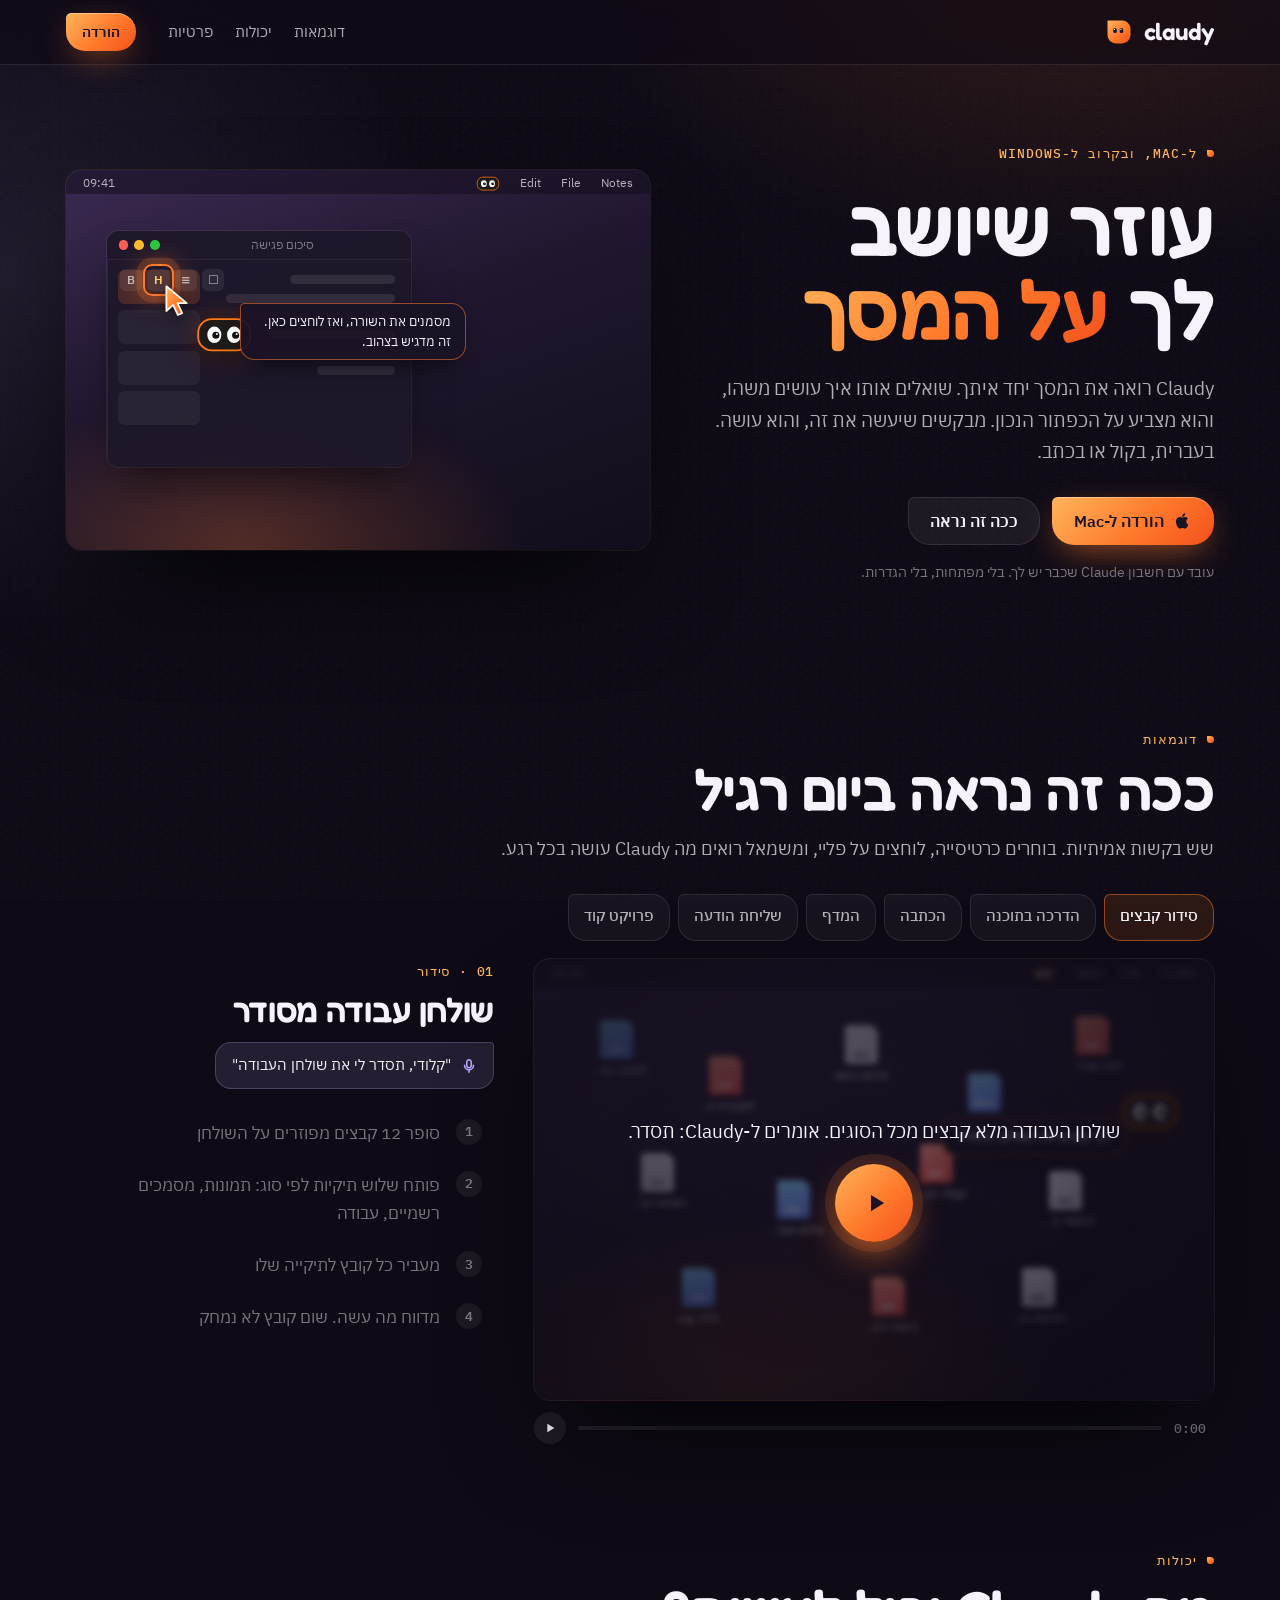
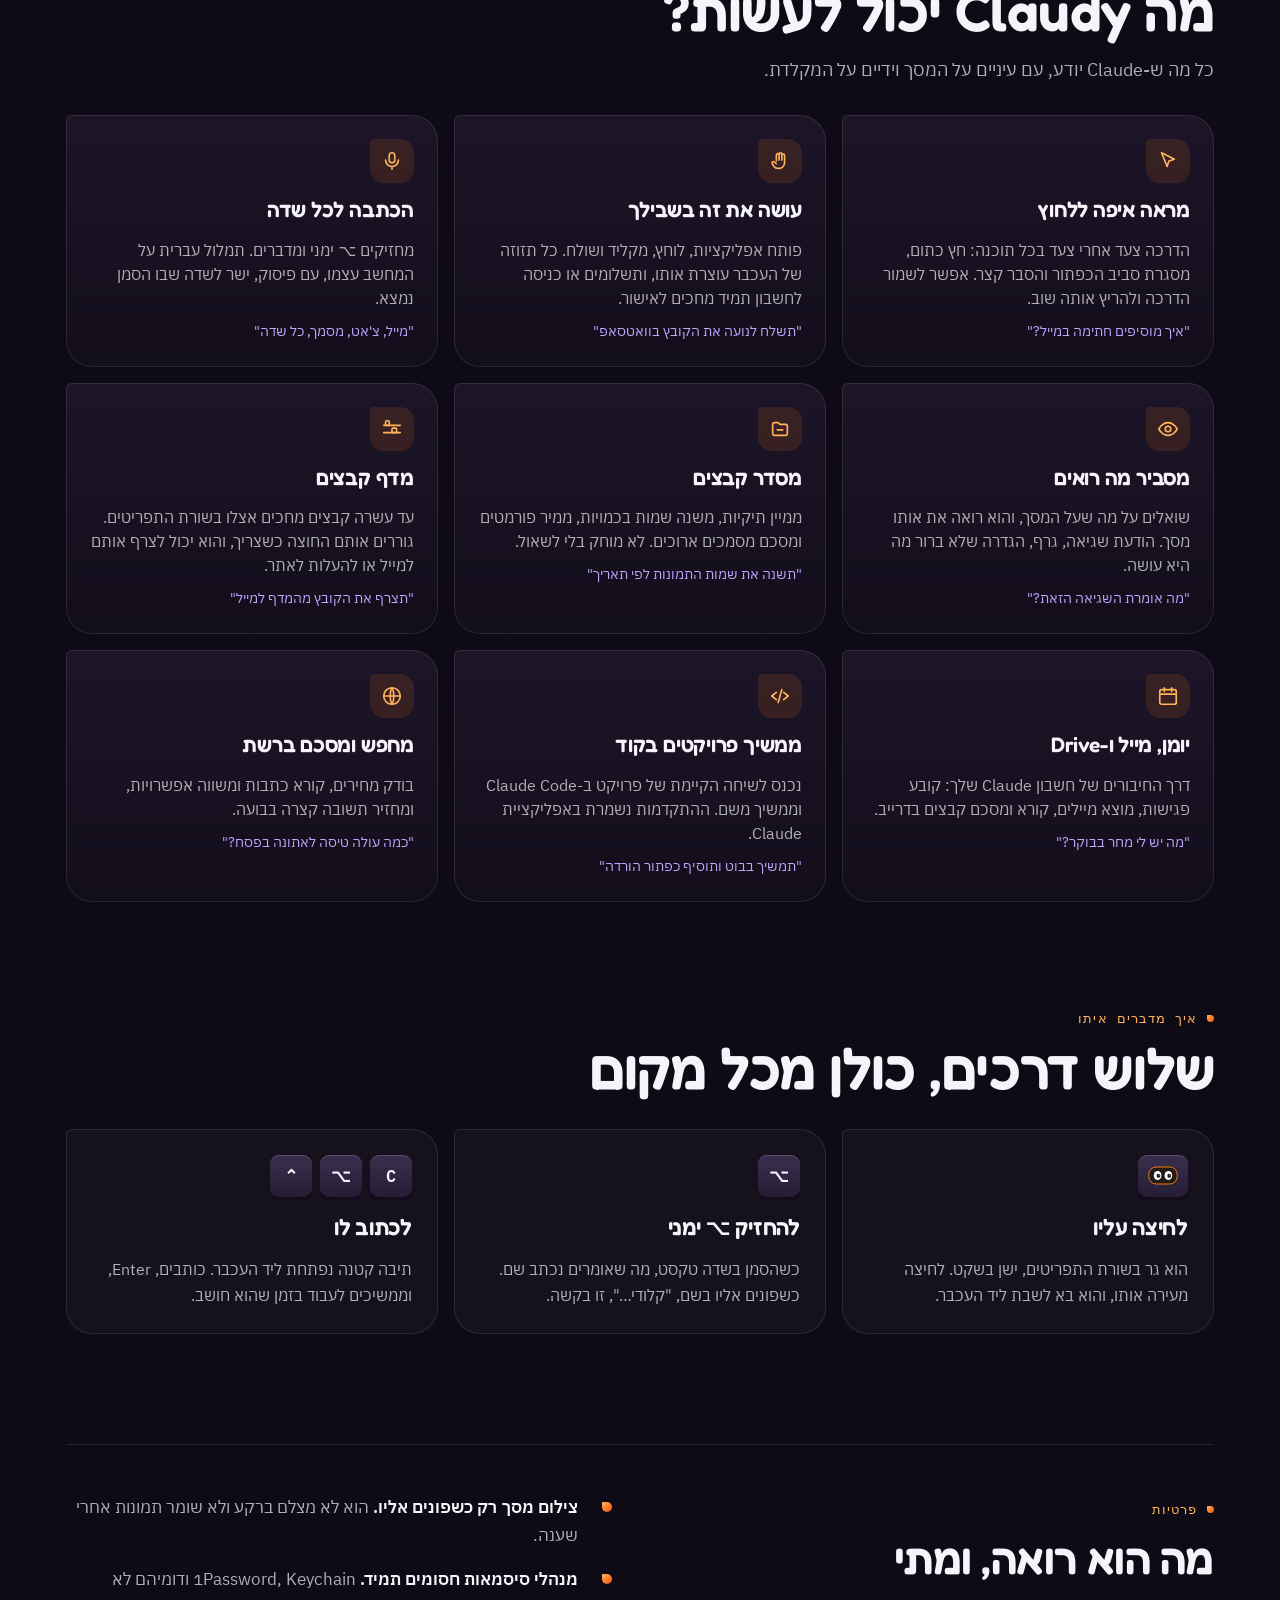
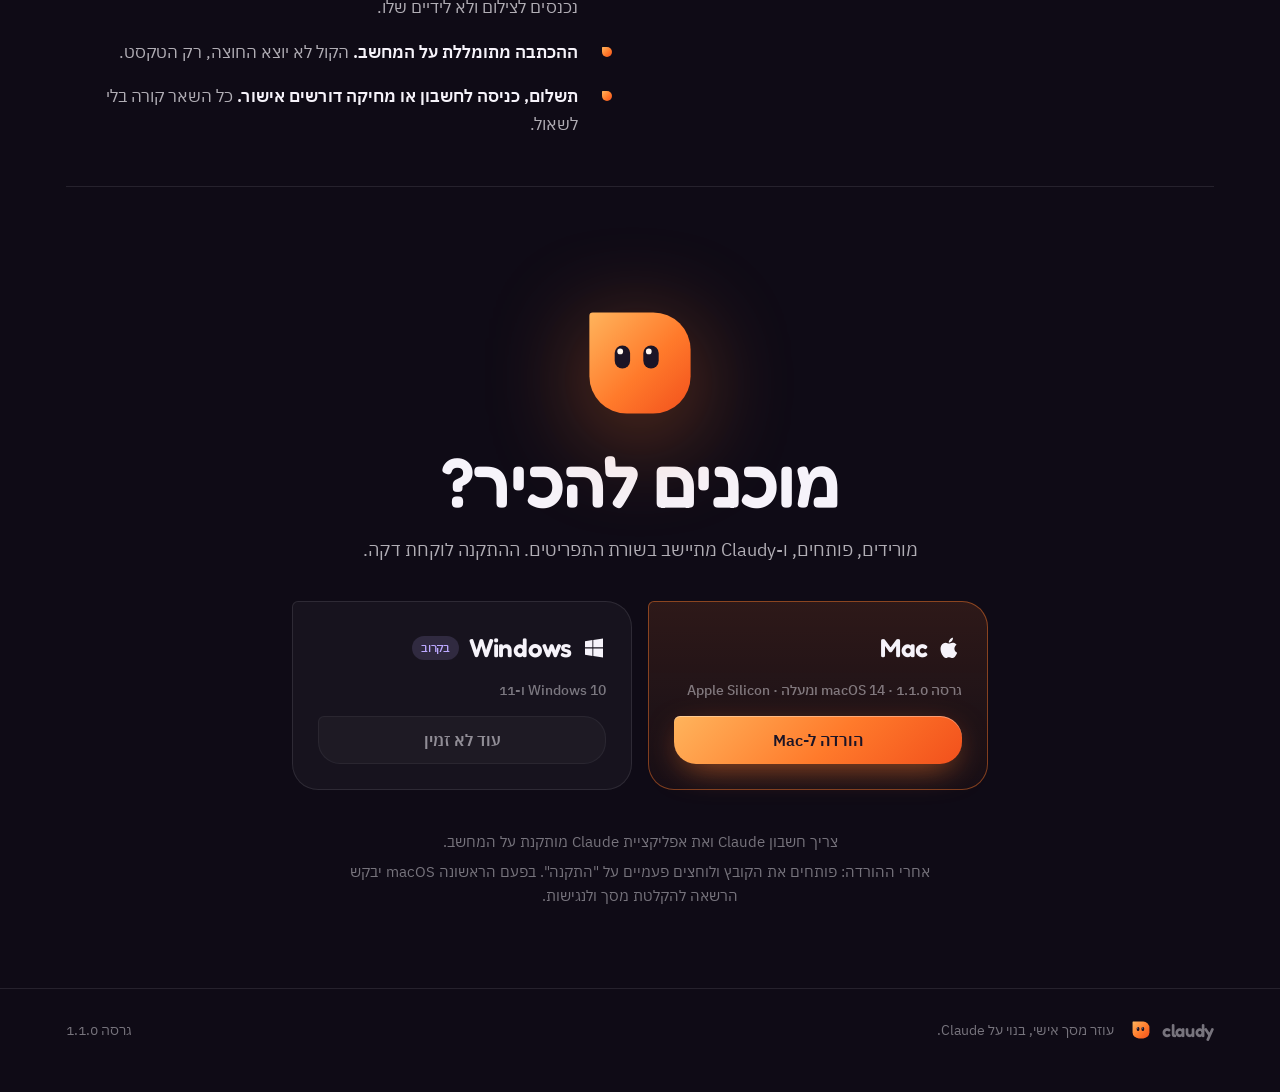
==== index.html @ 17c53e14 "Claudy site 1.1.0" ====
<!doctype html>
<html lang="he" dir="rtl">
<head>
<meta charset="utf-8">
<meta name="viewport" content="width=device-width, initial-scale=1, viewport-fit=cover">
<title>Claudy</title>
<meta name="description" content="Claudy יושב בשורת התפריטים, רואה את המסך יחד איתך, מצביע על הכפתור הנכון ועושה משימות. בעברית.">
<link rel="icon" href="assets/mark.svg" type="image/svg+xml">
<link rel="preconnect" href="https://fonts.googleapis.com">
<link rel="preconnect" href="https://fonts.gstatic.com" crossorigin>
<link rel="stylesheet" href="https://fonts.googleapis.com/css2?family=Fredoka:wght@500;600;700&family=IBM+Plex+Sans+Hebrew:wght@400;500;600&family=IBM+Plex+Mono:wght@500&display=swap">
<style>
/* Layout: one long night sky. A hero with a live desktop, then six sticky stages that play as you scroll,
   then the faces, the ways in, and the downloads. Claudy himself rides next to the mouse the whole way. */
:root {
  --night: #0F0B16;
  --plum: #1B1426;
  --plum-2: #261D35;
  --plum-3: #3A2E4E;
  --mist: #F6F3FA;
  --mist-2: rgba(246, 243, 250, .7);
  --mist-3: rgba(246, 243, 250, .45);
  --line: rgba(246, 243, 250, .1);
  --ember: #FF7A2B;
  --ember-hi: #FFB45C;
  --ember-lo: #F2501C;
  --lilac: #BBA8FF;
  --mint: #7DE3B5;
  --grad: linear-gradient(135deg, #FFB45C 0%, #FF7A2B 55%, #F2501C 100%);
  --f-display: "Fredoka", ui-rounded, "SF Pro Rounded", system-ui, sans-serif;
  --f-body: "IBM Plex Sans Hebrew", -apple-system, "Segoe UI", system-ui, sans-serif;
  --f-mono: "IBM Plex Mono", ui-monospace, Menlo, monospace;
  --pad: max(16px, env(safe-area-inset-left, 0px));
  --pad-r: max(16px, env(safe-area-inset-right, 0px));
  color-scheme: dark;
}
* { box-sizing: border-box; }
html { scroll-behavior: smooth; }
body {
  margin: 0; background: var(--night); color: var(--mist);
  font: 17px/1.65 var(--f-body); -webkit-font-smoothing: antialiased; overflow-x: hidden;
}
img, svg { max-width: 100%; }
a { color: inherit; }
h1, h2, h3 { font-family: var(--f-display); font-weight: 600; text-wrap: balance; margin: 0; letter-spacing: -.01em; }
p { margin: 0; }
.wrap { max-width: 1180px; margin: 0 auto; padding-left: var(--pad); padding-right: var(--pad-r); }
.sky {
  position: fixed; inset: 0; z-index: -1; pointer-events: none;
  background:
    radial-gradient(60vw 40vw at 85% -10%, rgba(255, 122, 43, .16), transparent 70%),
    radial-gradient(50vw 40vw at 0% 30%, rgba(187, 168, 255, .10), transparent 70%),
    var(--night);
}
.grain { position: fixed; inset: 0; z-index: -1; opacity: .06; pointer-events: none;
  background-image: url("data:image/svg+xml,%3Csvg xmlns='http://www.w3.org/2000/svg' width='160' height='160'%3E%3Cfilter id='n'%3E%3CfeTurbulence baseFrequency='.9' numOctaves='2'/%3E%3C/filter%3E%3Crect width='100%25' height='100%25' filter='url(%23n)'/%3E%3C/svg%3E"); }

/* nav */
nav { position: sticky; top: env(safe-area-inset-top, 0px); z-index: 40; backdrop-filter: blur(14px) saturate(1.3);
  background: rgba(15, 11, 22, .62); border-bottom: 1px solid var(--line); }
body::before { content: ""; position: fixed; inset: 0 0 auto; height: env(safe-area-inset-top, 0px); z-index: 41; background: var(--night); }
nav .wrap { display: flex; align-items: center; gap: 28px; height: 64px; }
.logo { display: flex; align-items: center; gap: 10px; text-decoration: none; direction: ltr; }
.logo svg { width: 30px; height: 30px; }
.logo b { font: 600 24px/1 var(--f-display); letter-spacing: -.02em; }
nav .links { display: flex; gap: 22px; margin-inline-start: auto; font-size: 15px; color: var(--mist-2); }
nav .links a { text-decoration: none; transition: color .15s; }
nav .links a:hover { color: var(--mist); }
.btn {
  display: inline-flex; align-items: center; gap: 10px; height: 48px; padding: 0 22px; border: 0; cursor: pointer;
  font: 600 16px/1 var(--f-body); text-decoration: none; color: var(--plum);
  background: var(--grad); border-radius: 6px 22px 22px 22px;
  box-shadow: 0 10px 34px -10px rgba(255, 122, 43, .75), inset 0 1px 0 rgba(255, 255, 255, .35);
  transition: transform .2s cubic-bezier(.3, 1.6, .5, 1), box-shadow .2s;
}
.btn:hover { transform: translateY(-2px); box-shadow: 0 16px 40px -10px rgba(255, 122, 43, .9), inset 0 1px 0 rgba(255, 255, 255, .35); }
.btn.ghost { background: rgba(255, 255, 255, .06); color: var(--mist); box-shadow: inset 0 0 0 1px var(--line); }
.btn.sm { height: 38px; padding: 0 16px; font-size: 14px; }
.btn:focus-visible, a:focus-visible { outline: 2px solid var(--ember-hi); outline-offset: 3px; }
nav .btn { margin-inline-start: 4px; }

/* hero */
.hero { padding-block: 72px 40px; }
.hero .wrap { display: grid; grid-template-columns: 1fr 1.15fr; gap: 56px; align-items: center; }
.eyebrow { font: 500 13px/1 var(--f-mono); letter-spacing: .08em; color: var(--ember-hi); text-transform: uppercase; display: inline-flex; gap: 10px; align-items: center; }
.eyebrow::before { content: ""; width: 7px; height: 7px; border-radius: 1px 7px 7px 7px; background: var(--grad); }
.hero h1 { font-size: clamp(44px, 6.4vw, 84px); line-height: 1.02; margin: 18px 0 22px; }
.hero h1 em { font-style: normal; background: var(--grad); -webkit-background-clip: text; background-clip: text; color: transparent; }
.hero .lead { font-size: clamp(17px, 1.5vw, 19.5px); color: var(--mist-2); max-width: 34em; }
.hero .cta { display: flex; flex-wrap: wrap; gap: 12px; margin-top: 30px; }
.hero .fine { margin-top: 16px; font-size: 13.5px; color: var(--mist-3); }

/* a fake Mac screen */
.screen {
  position: relative; aspect-ratio: 16 / 10.4; width: 100%; max-width: 100%; border-radius: 16px; overflow: hidden;
  background: linear-gradient(160deg, #3B2A52 0%, #20172E 45%, #120D1B 100%);
  box-shadow: 0 50px 120px -40px rgba(0, 0, 0, .9), 0 0 0 1px rgba(255, 255, 255, .08), inset 0 1px 0 rgba(255, 255, 255, .06);
  font-size: clamp(9px, 1.05vw, 13px); direction: rtl;
}
.screen::before { content: ""; position: absolute; inset: 0; pointer-events: none;
  background: radial-gradient(70% 60% at 30% 100%, rgba(255, 122, 43, .25), transparent 70%); }
.menubar { position: absolute; inset: 0 0 auto; height: 6.2%; display: flex; align-items: center; gap: 1.6em; padding: 0 1.4em;
  background: rgba(20, 14, 30, .55); backdrop-filter: blur(8px); color: var(--mist-2); font-size: .95em; z-index: 3; }
.menubar .face { margin-inline-end: auto; }
.menubar .clock { font-variant-numeric: tabular-nums; }
.win { position: absolute; border-radius: .9em; background: rgba(30, 23, 42, .92); box-shadow: 0 1.6em 3em -1em rgba(0, 0, 0, .6), 0 0 0 1px rgba(255, 255, 255, .07); overflow: hidden; }
.win .bar { height: 2.2em; display: flex; align-items: center; gap: .45em; padding: 0 .9em; border-bottom: 1px solid rgba(255, 255, 255, .06); direction: ltr; }
.win .bar i { width: .75em; height: .75em; border-radius: 50%; background: #FF5F57; }
.win .bar i:nth-child(2) { background: #FEBC2E; } .win .bar i:nth-child(3) { background: #28C840; }
.win .bar span { margin-inline-start: auto; margin-inline-end: auto; color: var(--mist-3); font-size: .9em; direction: rtl; }

/* Claudy as drawn in scenes */
.cl { position: absolute; width: 4.8em; height: 3.2em; z-index: 6; transition: left .6s cubic-bezier(.4, 1.4, .5, 1), top .6s cubic-bezier(.4, 1.4, .5, 1); }
.cl svg { width: 100%; height: 100%; overflow: visible; filter: drop-shadow(0 .4em .9em rgba(0, 0, 0, .55)) drop-shadow(0 0 .8em rgba(255, 120, 20, .25)); }
.bubble {
  position: absolute; z-index: 7; max-width: 17em; padding: .65em 1em; font-size: 1.02em; line-height: 1.45;
  background: rgba(27, 20, 38, .94); color: var(--mist); border: 1px solid rgba(255, 122, 43, .55);
  border-radius: .35em 1.1em 1.1em 1.1em; box-shadow: 0 1em 2em -1em rgba(0, 0, 0, .7);
  transition: opacity .3s, transform .3s; white-space: normal;
}
.bubble.off { opacity: 0; transform: translateY(.4em); }
.arrow { position: absolute; width: 2.1em; height: 2.6em; z-index: 8; transition: left .7s cubic-bezier(.5, 0, .2, 1), top .7s cubic-bezier(.5, 0, .2, 1), opacity .3s; filter: drop-shadow(0 .3em .5em rgba(0, 0, 0, .5)); }
.ring { position: absolute; z-index: 5; border: .2em solid var(--ember); border-radius: .7em; box-shadow: 0 0 0 .5em rgba(255, 122, 43, .18), 0 0 2em rgba(255, 122, 43, .5);
  transition: all .7s cubic-bezier(.5, 0, .2, 1); pointer-events: none; }

/* hero scene */
#heroScene .win.notes { left: 7%; top: 16%; width: 52%; height: 62%; }
.notes .side { position: absolute; inset: 2.2em auto 0 0; width: 34%; border-inline-end: 1px solid rgba(255, 255, 255, .06); padding: .8em; display: grid; gap: .5em; align-content: start; }
.notes .side b { display: block; height: 2.6em; border-radius: .5em; background: rgba(255, 255, 255, .05); }
.notes .side b:first-child { background: rgba(255, 122, 43, .18); }
.notes .page { position: absolute; inset: 2.2em 0 0 34%; padding: 1.2em; display: grid; gap: .7em; align-content: start; }
.notes .page s { display: block; height: .7em; border-radius: .4em; background: rgba(255, 255, 255, .09); text-decoration: none; }
.notes .tool { position: absolute; top: 2.9em; left: 1em; display: flex; gap: .4em; direction: ltr; }
.notes .tool u { width: 1.9em; height: 1.9em; border-radius: .5em; background: rgba(255, 255, 255, .07); display: grid; place-items: center; text-decoration: none; color: var(--mist-2); font-size: .9em; font-weight: 600; }

/* demos */
.section-head { padding-block: 110px 30px; display: grid; gap: 14px; max-width: 760px; }
.section-head h2 { font-size: clamp(34px, 4.4vw, 58px); line-height: 1.06; }
.section-head p { color: var(--mist-2); font-size: 18px; max-width: 40em; }
.demo { position: relative; height: 260vh; }
.demo .pin { position: sticky; top: calc(64px + env(safe-area-inset-top, 0px)); height: calc(100vh - 64px); display: flex; align-items: center; }
.demo .pin .wrap { width: 100%; display: grid; grid-template-columns: .82fr 1.18fr; gap: 56px; align-items: center; }
.demo .copy { display: grid; gap: 16px; align-content: center; }
.demo .copy .kicker { font: 500 13px/1 var(--f-mono); color: var(--ember-hi); letter-spacing: .06em; }
.demo .copy h3 { font-size: clamp(30px, 3.4vw, 46px); line-height: 1.08; }
.demo .copy p { color: var(--mist-2); font-size: 18px; max-width: 30em; }
.demo .ask { align-self: start; display: inline-flex; gap: 10px; align-items: center; padding: 10px 16px; border-radius: 4px 16px 16px 16px;
  background: rgba(187, 168, 255, .12); border: 1px solid rgba(187, 168, 255, .25); color: var(--mist); font-size: 15.5px; width: fit-content; max-width: 100%; }
.demo .ask svg { flex: none; width: 16px; height: 16px; color: var(--lilac); }
.progress { height: 3px; border-radius: 3px; background: var(--line); overflow: hidden; max-width: 240px; }
.progress i { display: block; height: 100%; width: calc(var(--p, 0) * 100%); background: var(--grad); }

/* desktop cleanup */
.file { position: absolute; width: 5.4em; display: grid; justify-items: center; gap: .25em; font-size: .82em; color: var(--mist); text-align: center; z-index: 2; will-change: transform; }
.file .ic { width: 3.1em; height: 3.7em; border-radius: .35em .9em .35em .35em; background: #E9E4F1; position: relative; box-shadow: 0 .4em .8em -.3em rgba(0, 0, 0, .5); }
.file .ic::after { content: attr(data-ext); position: absolute; bottom: .45em; inset-inline: 0; font: 700 .72em/1 var(--f-mono); color: #fff; padding: .2em 0; }
.file .ic[data-k="img"] { background: linear-gradient(160deg, #8BD3FF, #5B7CFA); }
.file .ic[data-k="doc"] { background: linear-gradient(160deg, #F4F1F8, #C9C0D8); } .file .ic[data-k="doc"]::after { color: #4A3D63; }
.file .ic[data-k="pdf"] { background: linear-gradient(160deg, #FF9C8A, #E5484D); }
.file .ic[data-k="vid"] { background: linear-gradient(160deg, #C4A6FF, #7C5CFF); }
.file span { text-shadow: 0 1px 3px rgba(0, 0, 0, .8); white-space: nowrap; overflow: hidden; text-overflow: ellipsis; max-width: 100%; }
.folder { position: absolute; width: 6.4em; display: grid; justify-items: center; gap: .3em; font-size: .88em; z-index: 1; transform-origin: 50% 80%; }
.folder .fi { width: 4.6em; height: 3.5em; position: relative; }
.folder .fi::before { content: ""; position: absolute; inset: 0 0 auto 0; width: 45%; height: 30%; border-radius: .4em .4em 0 0; background: #5AA7F2; }
.folder .fi::after { content: ""; position: absolute; inset: 20% 0 0; border-radius: .25em .5em .5em .5em; background: linear-gradient(180deg, #7CC0FF, #4C95E8); box-shadow: 0 .4em .9em -.3em rgba(0, 0, 0, .5); }
.folder b { font-weight: 500; text-shadow: 0 1px 3px rgba(0, 0, 0, .8); }
.folder em { position: absolute; top: -.4em; left: .2em; min-width: 1.6em; height: 1.6em; padding: 0 .35em; border-radius: 1em; background: var(--ember); color: var(--plum); font: 700 .8em/1.6em var(--f-body); font-style: normal; text-align: center; z-index: 2; }

/* editor tutorial */
.ed { position: absolute; inset: 9% 4% 5% 4%; display: grid; grid-template-rows: 2.2em 2.6em 1fr 32%; }
.ed .tools { display: flex; gap: .4em; padding: .3em .8em; align-items: center; direction: ltr; border-bottom: 1px solid rgba(255, 255, 255, .06); }
.ed .tools u { height: 1.9em; padding: 0 .7em; border-radius: .45em; background: rgba(255, 255, 255, .06); display: grid; place-items: center; text-decoration: none; color: var(--mist-2); font-size: .85em; }
.ed .tools u.exp { margin-left: auto; background: rgba(255, 122, 43, .2); color: var(--ember-hi); }
.ed .viewer { display: grid; place-items: center; }
.ed .viewer div { width: 58%; aspect-ratio: 16 / 9; border-radius: .4em; background: linear-gradient(135deg, #2D6D7A, #E08A4C 60%, #3B2A52); position: relative; overflow: hidden; }
.ed .viewer div::after { content: ""; position: absolute; width: 22%; aspect-ratio: 1; border-radius: 50%; background: #FFD27A; top: 18%; right: 20%; box-shadow: 0 0 2em #FFD27A; }
.ed .tl { border-top: 1px solid rgba(255, 255, 255, .06); position: relative; padding: .7em .8em; display: grid; gap: .4em; direction: ltr; }
.ed .track { display: flex; gap: .25em; height: 1.9em; }
.ed .track b { border-radius: .35em; background: linear-gradient(180deg, #8C76E8, #6A55C9); }
.ed .track.a b { background: linear-gradient(180deg, #3CBF94, #26876A); height: 1.4em; align-self: end; }
.ed .head { position: absolute; top: .3em; bottom: .3em; left: 41%; width: 2px; background: var(--ember-hi); box-shadow: 0 0 .6em var(--ember); }
.ed .head::before { content: ""; position: absolute; top: -.2em; left: -.35em; width: .8em; height: .6em; background: var(--ember-hi); border-radius: .15em; }
.steps { position: absolute; bottom: 3%; right: 3%; display: flex; gap: .35em; z-index: 9; }
.steps i { width: .55em; height: .55em; border-radius: 50%; background: rgba(255, 255, 255, .2); transition: background .3s, width .3s; }
.steps i.on { background: var(--ember); width: 1.6em; border-radius: .3em; }

/* dictation */
.chat { position: absolute; inset: 11% 8% 24% 8%; display: grid; grid-template-rows: 2.2em 1fr auto; }
.chat .log { padding: 1em 1.2em; display: grid; gap: .6em; align-content: end; }
.chat .log p { max-width: 70%; padding: .5em .9em; border-radius: 1em 1em 1em .3em; background: rgba(255, 255, 255, .07); justify-self: end; font-size: .95em; }
.chat .log p.me { justify-self: start; background: #2C6BE8; border-radius: 1em 1em .3em 1em; }
.chat .field { margin: .8em; padding: .7em 1em; min-height: 2.8em; border-radius: 1.4em; background: rgba(255, 255, 255, .06); box-shadow: inset 0 0 0 1px rgba(255, 255, 255, .1); display: flex; align-items: center; gap: .3em; flex-wrap: wrap; }
.chat .field.live { box-shadow: inset 0 0 0 2px rgba(255, 122, 43, .7), 0 0 1.4em rgba(255, 122, 43, .25); }
.chat .caret { display: inline-block; width: 2px; height: 1.2em; background: var(--ember-hi); animation: blink 1s steps(2) infinite; vertical-align: middle; }
@keyframes blink { 50% { opacity: 0; } }
.chat .raw { color: var(--mist-3); }
.key { position: absolute; z-index: 9; display: grid; place-items: center; min-width: 3.4em; height: 3.4em; padding: 0 .8em; border-radius: .6em;
  background: linear-gradient(180deg, #3A2E4E, #261D35); box-shadow: 0 .35em 0 #120D1B, inset 0 1px 0 rgba(255, 255, 255, .15); font: 600 1.05em/1 var(--f-mono); color: var(--mist); transition: transform .12s, box-shadow .12s, background .2s; direction: ltr; }
.key.down { transform: translateY(.3em); box-shadow: 0 .05em 0 #120D1B, 0 0 1.6em rgba(255, 122, 43, .6); background: linear-gradient(180deg, #FF8A3D, #F2501C); color: var(--plum); }
.key small { display: block; font-size: .55em; font-weight: 500; opacity: .7; margin-top: .2em; }
.wave { position: absolute; z-index: 9; display: flex; gap: .22em; align-items: center; height: 2.6em; }
.wave i { width: .28em; border-radius: .2em; background: var(--ember-hi); height: 20%; transition: height .12s; }

/* shelf */
.shelf-bar { position: absolute; top: 0; left: 0; right: 0; height: 6.2%; z-index: 4; }
.strip { position: absolute; top: 7.4%; z-index: 5; height: 7.2em; border-radius: 1.6em .4em 1.6em 1.6em; background: rgba(27, 20, 38, .95); border: 1px solid rgba(255, 122, 43, .6);
  box-shadow: 0 1.4em 3em -1em rgba(0, 0, 0, .8); display: flex; align-items: center; gap: .7em; padding: 0 .9em; overflow: hidden; direction: rtl; }
.strip .tile { flex: none; width: 5.3em; height: 5.6em; border-radius: .7em; background: rgba(255, 255, 255, .05); display: grid; justify-items: center; align-content: center; gap: .35em; font-size: .78em; color: var(--mist-2); }
.strip .tile .ic { width: 2.4em; height: 2.9em; }
.drop { position: absolute; z-index: 2; border: .15em dashed rgba(255, 255, 255, .25); border-radius: .9em; display: grid; place-items: center; text-align: center; color: var(--mist-3); transition: all .3s; padding: 1em; }
.drop.ok { border-color: var(--mint); color: var(--mint); background: rgba(125, 227, 181, .08); border-style: solid; }
.badge { position: absolute; top: -.35em; left: -.45em; min-width: 1.4em; height: 1.4em; border-radius: 1em; background: var(--ember); color: var(--plum); font: 700 .75em/1.4em var(--f-body); text-align: center; z-index: 2; transition: transform .25s cubic-bezier(.3, 1.8, .5, 1); }

/* hands */
.msgr { position: absolute; inset: 11% 6% 6% 6%; display: grid; grid-template-columns: 34% 1fr; grid-template-rows: 2.2em 1fr; }
.msgr .bar { grid-column: 1 / -1; }
.msgr .contacts { border-inline-end: 1px solid rgba(255, 255, 255, .06); padding: .6em; display: grid; gap: .3em; align-content: start; }
.msgr .search { height: 2.2em; border-radius: .6em; background: rgba(255, 255, 255, .06); display: flex; align-items: center; padding: 0 .8em; color: var(--mist-3); font-size: .9em; margin-bottom: .4em; transition: box-shadow .3s; }
.msgr .search.on { box-shadow: inset 0 0 0 2px var(--ember); color: var(--mist); }
.msgr .c { display: flex; gap: .6em; align-items: center; padding: .45em .5em; border-radius: .6em; font-size: .92em; transition: background .3s; }
.msgr .c.on { background: rgba(44, 107, 232, .35); }
.msgr .c i { width: 2.1em; height: 2.1em; border-radius: 50%; flex: none; background: linear-gradient(135deg, #F3B4C9, #B66AD9); }
.msgr .c:nth-child(3) i { background: linear-gradient(135deg, #9FD6FF, #4C7DF0); } .msgr .c:nth-child(4) i { background: linear-gradient(135deg, #B8F0C9, #3BAA77); }
.msgr .c:nth-child(5) i { background: linear-gradient(135deg, #FFD9A0, #E58B2E); }
.msgr .c small { display: block; color: var(--mist-3); font-size: .85em; }
.msgr .conv { display: grid; grid-template-rows: 1fr auto; }
.msgr .conv .log { padding: 1em; display: grid; gap: .5em; align-content: end; }
.msgr .conv .log p { max-width: 70%; padding: .5em .9em; border-radius: 1em 1em 1em .3em; background: rgba(255, 255, 255, .07); justify-self: end; font-size: .95em; }
.msgr .conv .log p.me { justify-self: start; background: #2C6BE8; border-radius: 1em 1em .3em 1em; }
.msgr .conv .field { margin: .7em; height: 2.6em; border-radius: 1.3em; background: rgba(255, 255, 255, .06); display: flex; align-items: center; padding: 0 1em; font-size: .95em; }
.check { position: absolute; z-index: 9; width: 4em; height: 4em; opacity: 0; transform: scale(.6); transition: all .35s cubic-bezier(.3, 1.8, .5, 1); }
.check.on { opacity: 1; transform: scale(1); }

/* projects */
.term { position: absolute; inset: 12% 6% 7% 34%; font-family: var(--f-mono); font-size: .88em; direction: ltr; text-align: left; }
.term .body { padding: 1em 1.2em; display: grid; gap: .55em; }
.term .ln { opacity: .0; transform: translateY(.3em); transition: all .35s; color: var(--mist-2); display: flex; gap: .7em; }
.term .ln.on { opacity: 1; transform: none; }
.term .ln b { color: var(--ember-hi); font-weight: 500; } .term .ln .ok { color: var(--mint); }
.plist { position: absolute; inset: 12% 68% 7% 4%; padding: .8em; display: grid; gap: .45em; align-content: start; }
.plist div { padding: .55em .7em; border-radius: .6em; background: rgba(255, 255, 255, .04); font-size: .88em; color: var(--mist-2); transition: all .4s; }
.plist div.on { background: rgba(255, 122, 43, .16); color: var(--mist); box-shadow: inset 0 0 0 1px rgba(255, 122, 43, .5); }
.plist small { display: block; color: var(--mist-3); font-size: .85em; }

/* examples player: tabs on top, the screen plays, the beats on the side light up in step */
.tabs { display: flex; gap: 8px; flex-wrap: wrap; margin-bottom: 18px; }
.tab { all: unset; cursor: pointer; position: relative; overflow: hidden; padding: 10px 16px 12px; border-radius: 6px 18px 18px 18px;
  background: rgba(255, 255, 255, .04); box-shadow: inset 0 0 0 1px var(--line); color: var(--mist-2); font-size: 15px; font-weight: 500; transition: background .2s, color .2s; }
.tab:hover { color: var(--mist); background: rgba(255, 255, 255, .07); }
.tab[aria-selected="true"] { color: var(--mist); background: rgba(255, 120, 20, .12); box-shadow: inset 0 0 0 1px rgba(255, 122, 43, .5); }
.tab i { position: absolute; inset: auto 0 0 auto; height: 3px; width: calc(var(--p, 0) * 100%); background: var(--grad); }
.tab:focus-visible { outline: 2px solid var(--ember-hi); outline-offset: 2px; }
.player { display: grid; grid-template-columns: 1.35fr .85fr; gap: 40px; align-items: start; }
.stagebox { position: relative; min-width: 0; }
.stagebox .stage { display: none; }
.stagebox .stage.on { display: block; }
.playov { all: unset; position: absolute; inset: 0 0 44px 0; border-radius: 16px; cursor: pointer; z-index: 20; display: grid; place-content: center; justify-items: center; gap: 18px;
  background: radial-gradient(60% 60% at 50% 50%, rgba(15, 11, 22, .55), rgba(15, 11, 22, .82)); backdrop-filter: blur(3px); transition: opacity .35s; text-align: center; padding: 20px; }
.playov.hide { opacity: 0; pointer-events: none; }
.playov .sit { max-width: 26em; font-size: clamp(15px, 1.6vw, 19px); color: var(--mist); line-height: 1.5; text-wrap: balance; }
.pbtn { width: 78px; height: 78px; border-radius: 50%; display: grid; place-items: center; color: var(--plum); background: var(--grad);
  box-shadow: 0 16px 40px -10px rgba(255, 122, 43, .9), 0 0 0 10px rgba(255, 122, 43, .14); transition: transform .25s cubic-bezier(.3, 1.6, .5, 1); }
.pbtn svg { margin-right: -4px; }
.playov:hover .pbtn { transform: scale(1.08); }
.playov:focus-visible .pbtn { outline: 3px solid var(--mist); outline-offset: 4px; }
.pbar { display: flex; align-items: center; gap: 12px; margin-top: 12px; direction: ltr; }
.pbar button { all: unset; cursor: pointer; width: 32px; height: 32px; border-radius: 50%; display: grid; place-items: center; background: rgba(255, 255, 255, .07); color: var(--mist); }
.pbar button:hover { background: rgba(255, 255, 255, .13); }
.scrub { flex: 1; height: 4px; border-radius: 4px; background: var(--line); overflow: hidden; }
.scrub i { display: block; height: 100%; width: 0; background: var(--grad); }
#ptime { font: 500 12.5px var(--f-mono); color: var(--mist-3); font-variant-numeric: tabular-nums; min-width: 3.2em; }
.explain { display: grid; gap: 14px; align-content: start; padding-top: 6px; min-width: 0; }
.explain .kicker { font: 500 13px/1 var(--f-mono); color: var(--ember-hi); letter-spacing: .06em; }
.explain h3 { font-size: clamp(26px, 2.6vw, 36px); line-height: 1.1; }
.explain .ask { display: inline-flex; gap: 10px; align-items: center; padding: 10px 16px; border-radius: 16px 4px 16px 16px;
  background: rgba(187, 168, 255, .12); border: 1px solid rgba(187, 168, 255, .25); font-size: 15px; width: fit-content; max-width: 100%; }
.explain .ask svg { flex: none; width: 16px; height: 16px; color: var(--lilac); }
.beats { list-style: none; margin: 6px 0 0; padding: 0; display: grid; gap: 4px; counter-reset: b; }
.beats li { counter-increment: b; display: grid; grid-template-columns: 30px 1fr; gap: 12px; align-items: start; padding: 10px 12px; border-radius: 6px 16px 16px 16px;
  color: var(--mist-3); transition: color .35s, background .35s; }
.beats li::before { content: counter(b); width: 26px; height: 26px; border-radius: 50%; display: grid; place-items: center; font: 600 13px/1 var(--f-mono);
  background: rgba(255, 255, 255, .06); color: var(--mist-3); transition: all .35s; }
.beats li.done { color: var(--mist-2); }
.beats li.done::before { background: rgba(125, 227, 181, .16); color: var(--mint); content: "✓"; }
.beats li.now { color: var(--mist); background: rgba(255, 255, 255, .045); }
.beats li.now::before { background: var(--grad); color: var(--plum); }
.explain .next { font-size: 13.5px; color: var(--mist-3); min-height: 1.4em; }

/* capabilities */
.caps { display: grid; grid-template-columns: repeat(3, minmax(0, 1fr)); gap: 16px; }
.cap { padding: 24px; border-radius: 6px 26px 26px 26px; background: linear-gradient(180deg, rgba(38, 29, 53, .6), rgba(27, 20, 38, .35)); box-shadow: inset 0 0 0 1px var(--line);
  display: grid; gap: 10px; align-content: start; transition: transform .3s cubic-bezier(.3, 1.5, .5, 1), box-shadow .3s; }
.cap:hover { transform: translateY(-4px); box-shadow: inset 0 0 0 1px rgba(255, 122, 43, .45), 0 20px 40px -22px rgba(255, 122, 43, .5); }
.cap .ic { width: 44px; height: 44px; border-radius: 4px 14px 14px 14px; display: grid; place-items: center; background: rgba(255, 120, 20, .13); color: var(--ember-hi); }
.cap .ic svg { width: 22px; height: 22px; }
.cap h3 { font-size: 21px; }
.cap p { color: var(--mist-2); font-size: 15.5px; line-height: 1.55; }
.cap q { quotes: none; font-size: 14px; color: var(--lilac); }
.reveal { transition: opacity .6s ease, transform .6s cubic-bezier(.2, .8, .2, 1); }
.reveal.pre { opacity: 0; transform: translateY(24px); }
@media (max-width: 920px) { .player { grid-template-columns: 1fr; gap: 22px; } .caps { grid-template-columns: 1fr 1fr; } }
@media (max-width: 560px) { .caps { grid-template-columns: 1fr; } .tab { padding: 8px 12px 10px; font-size: 14px; } }

/* faces */
.faces { display: grid; grid-template-columns: repeat(4, minmax(0, 1fr)); gap: 16px; padding-bottom: 40px; }
.facecard { border-radius: 6px 26px 26px 26px; padding: 26px 22px 22px; background: linear-gradient(180deg, rgba(38, 29, 53, .7), rgba(27, 20, 38, .5)); box-shadow: inset 0 0 0 1px var(--line);
  display: grid; gap: 12px; justify-items: start; transition: transform .3s cubic-bezier(.3, 1.5, .5, 1), box-shadow .3s; }
.facecard:hover { transform: translateY(-4px); box-shadow: inset 0 0 0 1px rgba(255, 122, 43, .45), 0 20px 40px -20px rgba(255, 122, 43, .4); }
.facecard svg { width: 92px; height: 92px; overflow: visible; }
.facecard h3 { font-size: 21px; }
.facecard p { color: var(--mist-2); font-size: 15px; line-height: 1.55; }

/* ways in */
.ways { display: grid; grid-template-columns: repeat(3, minmax(0, 1fr)); gap: 16px; }
.way { padding: 26px; border-radius: 6px 26px 26px 26px; background: rgba(255, 255, 255, .03); box-shadow: inset 0 0 0 1px var(--line); display: grid; gap: 12px; align-content: start; }
.way .keys { display: flex; gap: 8px; direction: ltr; justify-content: flex-end; }
.way kbd { min-width: 42px; height: 42px; padding: 0 10px; display: grid; place-items: center; border-radius: 9px; font: 600 17px/1 var(--f-mono); color: var(--mist);
  background: linear-gradient(180deg, #3A2E4E, #261D35); box-shadow: 0 4px 0 #120D1B, inset 0 1px 0 rgba(255, 255, 255, .15); }
.way h3 { font-size: 22px; }
.way p { color: var(--mist-2); font-size: 15.5px; }

.privacy { margin-top: 110px; display: grid; grid-template-columns: 1fr 1fr; gap: 56px; align-items: start; padding-block: 48px; border-top: 1px solid var(--line); border-bottom: 1px solid var(--line); }
.privacy h2 { font-size: clamp(30px, 3.4vw, 44px); line-height: 1.1; }
.privacy ul { margin: 0; padding: 0; list-style: none; display: grid; gap: 16px; }
.privacy li { display: grid; grid-template-columns: 22px 1fr; gap: 12px; color: var(--mist-2); }
.privacy li::before { content: ""; width: 10px; height: 10px; margin-top: 9px; border-radius: 1px 10px 10px 10px; background: var(--grad); }
.privacy li b { color: var(--mist); font-weight: 600; }

/* download */
.dl { padding-block: 110px 80px; text-align: center; display: grid; justify-items: center; gap: 18px; }
.dl .big { width: 132px; height: 132px; filter: drop-shadow(0 20px 50px rgba(255, 122, 43, .45)); animation: float 5s ease-in-out infinite; }
@keyframes float { 50% { transform: translateY(-10px) rotate(-2deg); } }
.dl h2 { font-size: clamp(40px, 5.4vw, 72px); line-height: 1.02; }
.dl > p { color: var(--mist-2); font-size: 18px; max-width: 36em; }
.platforms { display: grid; grid-template-columns: repeat(2, minmax(0, 340px)); gap: 16px; margin-top: 18px; justify-content: center; width: 100%; }
.plat { text-align: start; padding: 26px; border-radius: 6px 26px 26px 26px; background: rgba(255, 255, 255, .035); box-shadow: inset 0 0 0 1px var(--line); display: grid; gap: 10px; }
.plat.main { background: linear-gradient(180deg, rgba(255, 122, 43, .13), rgba(255, 122, 43, .03)); box-shadow: inset 0 0 0 1px rgba(255, 122, 43, .45); }
.plat h3 { font-size: 26px; display: flex; align-items: center; gap: 10px; }
.plat h3 svg { width: 24px; height: 24px; }
.plat .meta { font: 500 13.5px/1.5 var(--f-body); color: var(--mist-3); direction: rtl; }
.plat .btn { justify-content: center; margin-top: 6px; }
.plat .soon { font-size: 12px; padding: 2px 9px; border-radius: 99px; background: rgba(187, 168, 255, .15); color: var(--lilac); font-family: var(--f-body); font-weight: 500; }
.btn[aria-disabled="true"] { pointer-events: none; opacity: .55; }
.steps-install { margin-top: 22px; display: grid; gap: 6px; color: var(--mist-3); font-size: 14.5px; max-width: 40em; }
footer { padding-block: 30px 50px; color: var(--mist-3); font-size: 14px; border-top: 1px solid var(--line); }
footer .wrap { display: flex; gap: 16px; align-items: center; flex-wrap: wrap; }
footer .logo svg { width: 22px; height: 22px; } footer .logo b { font-size: 18px; }

/* the Claudy that follows the mouse */
#buddy { position: fixed; left: 0; top: 0; z-index: 100; pointer-events: none; width: 66px; height: 44px; will-change: transform; transition: opacity .3s; }
#buddy svg { width: 100%; height: 100%; overflow: visible; filter: drop-shadow(0 6px 12px rgba(0, 0, 0, .6)) drop-shadow(0 0 10px rgba(255, 120, 20, .25)); }
#buddy .say { position: absolute; top: 2px; right: 74px; white-space: nowrap; padding: 7px 13px; font-size: 14px; border-radius: 14px 4px 14px 14px;
  background: rgba(27, 20, 38, .95); border: 1px solid rgba(255, 122, 43, .55); color: var(--mist); box-shadow: 0 10px 24px -8px rgba(0, 0, 0, .7);
  opacity: 0; transform: translateX(6px) scale(.96); transform-origin: right top; transition: opacity .25s, transform .25s; }
#buddy .say.on { opacity: 1; transform: none; }
#buddy .zz { position: absolute; top: -14px; left: -6px; font: 600 14px var(--f-display); color: var(--lilac); opacity: 0; transition: opacity .4s; }
#buddy.sleep .zz { opacity: 1; animation: zz 2.4s ease-in-out infinite; }
@keyframes zz { 50% { transform: translate(-4px, -6px); } }
@media (hover: none) { #buddy { display: none; } }

@media (max-width: 920px) {
  .hero .wrap, .demo .pin .wrap, .privacy { grid-template-columns: 1fr; gap: 28px; }
  .hero { padding-block: 40px 20px; }
  .demo { height: 230vh; }
  .demo .pin .wrap { gap: 18px; }
  .demo .copy p { font-size: 16px; }
  .demo .copy h3 { font-size: 28px; }
  .faces { grid-template-columns: repeat(2, minmax(0, 1fr)); }
  .ways { grid-template-columns: 1fr; }
  nav .links { display: none; }
  nav .btn { margin-inline-start: auto; }
}
@media (max-width: 560px) {
  .platforms { grid-template-columns: 1fr; }
  .demo .copy p { display: none; }
  .faces { grid-template-columns: 1fr 1fr; gap: 10px; }
  .facecard { padding: 18px 14px; } .facecard svg { width: 64px; height: 64px; } .facecard p { font-size: 13.5px; }
}
@media (prefers-reduced-motion: reduce) {
  html { scroll-behavior: auto; }
  .dl .big, #buddy .zz { animation: none; }
  .cl, .arrow, .ring { transition: none; }
}
</style>
</head>
<body>
<div class="sky" aria-hidden="true"></div>
<div class="grain" aria-hidden="true"></div>

<svg width="0" height="0" style="position:absolute" aria-hidden="true">
  <defs>
    <linearGradient id="em" x1="0" y1="0" x2="1" y2="1"><stop offset="0" stop-color="#FFB45C"/><stop offset=".55" stop-color="#FF7A2B"/><stop offset="1" stop-color="#F2501C"/></linearGradient>
    <path id="shape" d="M14 17 Q14 14 17 14 L72 14 A34 34 0 0 1 106 48 L106 72 A34 34 0 0 1 72 106 L48 106 A34 34 0 0 1 14 72 Z"/>
    <symbol id="mark" viewBox="0 0 120 120">
      <use href="#shape" fill="url(#em)"/>
      <rect x="37" y="44" width="14" height="21" rx="7" fill="#1B1426"/><rect x="63" y="44" width="14" height="21" rx="7" fill="#1B1426"/>
      <circle cx="42" cy="49.5" r="2.6" fill="#FFF6EE"/><circle cx="68" cy="49.5" r="2.6" fill="#FFF6EE"/>
    </symbol>
    <symbol id="claudy" viewBox="0 0 120 80">
      <rect x="10" y="10" width="100" height="60" rx="26" fill="#1F1B19" stroke="#FF7814" stroke-width="3.5"/>
      <ellipse cx="41" cy="40" rx="13.5" ry="16" fill="#fff"/><ellipse cx="79" cy="40" rx="13.5" ry="16" fill="#fff"/>
      <circle cx="44" cy="41" r="6.8" fill="#121212"/><circle cx="82" cy="41" r="6.8" fill="#121212"/>
      <circle cx="46" cy="38.5" r="1.9" fill="#fff"/><circle cx="84" cy="38.5" r="1.9" fill="#fff"/>
    </symbol>
    <symbol id="arrow" viewBox="0 0 24 30"><path d="M2 2 L2 24 L8 18.5 L12.2 27.5 L16 25.8 L11.9 17 L20 17 Z" fill="url(#em)" stroke="#FFF6EE" stroke-width="1.6" stroke-linejoin="round"/></symbol>
    <symbol id="apple" viewBox="0 0 24 24"><path fill="currentColor" d="M16.4 12.6c0-2.6 2.1-3.8 2.2-3.9-1.2-1.8-3.1-2-3.7-2-1.6-.2-3.1.9-3.9.9-.8 0-2-.9-3.4-.9-1.7 0-3.3 1-4.2 2.6-1.8 3.1-.5 7.7 1.3 10.2.9 1.2 1.9 2.6 3.2 2.6 1.3-.1 1.8-.8 3.3-.8 1.6 0 2 .8 3.4.8 1.4 0 2.3-1.3 3.1-2.5 1-1.4 1.4-2.8 1.4-2.9 0 0-2.7-1-2.7-4.1zM13.9 5c.7-.9 1.2-2 1-3.2-1 0-2.3.7-3 1.6-.7.8-1.3 2-1.1 3.1 1.2.1 2.3-.6 3.1-1.5z"/></symbol>
    <symbol id="win" viewBox="0 0 24 24"><path fill="currentColor" d="M3 5.2 10.4 4v7.3H3zm8.3-1.3L21 2.5v8.8h-9.7zM3 12.6h7.4V20L3 18.8zm8.3 0H21v8.9l-9.7-1.4z"/></symbol>
    <symbol id="mic" viewBox="0 0 16 16"><path fill="none" stroke="currentColor" stroke-width="1.6" stroke-linecap="round" d="M8 1.8a2.2 2.2 0 0 0-2.2 2.2v3.6a2.2 2.2 0 0 0 4.4 0V4A2.2 2.2 0 0 0 8 1.8zM3.6 7.4a4.4 4.4 0 0 0 8.8 0M8 11.8v2.4"/></symbol>
  </defs>
</svg>

<nav aria-label="ראשי">
  <div class="wrap">
    <a class="logo" href="#top" aria-label="Claudy"><svg><use href="#mark"/></svg><b>claudy</b></a>
    <div class="links"><a href="#demos">דוגמאות</a><a href="#can">יכולות</a><a href="#privacy">פרטיות</a></div>
    <a class="btn sm" href="#download" data-say="אני כאן למטה">הורדה</a>
  </div>
</nav>

<header class="hero" id="top">
  <div class="wrap">
    <div>
      <span class="eyebrow">ל-Mac, ובקרוב ל-Windows</span>
      <h1>עוזר שיושב לך <em>על המסך</em></h1>
      <p class="lead">Claudy רואה את המסך יחד איתך. שואלים אותו איך עושים משהו, והוא מצביע על הכפתור הנכון. מבקשים שיעשה את זה, והוא עושה. בעברית, בקול או בכתב.</p>
      <div class="cta">
        <a class="btn" href="#download" data-say="בוא נתקין אותי"><svg width="18" height="18"><use href="#apple"/></svg>הורדה ל-Mac</a>
        <a class="btn ghost" href="#demos" data-say="גוללים, ואני מראה">ככה זה נראה</a>
      </div>
      <p class="fine">עובד עם חשבון Claude שכבר יש לך. בלי מפתחות, בלי הגדרות.</p>
    </div>
    <div class="screen" id="heroScene" data-say="זה אני, בגרסה הקטנה" aria-label="הדגמה: Claudy מצביע על כפתור ההדגשה בתוכנת פתקים">
      <div class="menubar"><span>Notes</span><span>File</span><span>Edit</span><span class="face"></span><span class="clock">09:41</span></div>
      <div class="win notes">
        <div class="bar"><i></i><i></i><i></i><span>סיכום פגישה</span></div>
        <div class="side"><b></b><b></b><b></b><b></b></div>
        <div class="tool"><u>B</u><u data-t="hl" style="color:#FFD27A">H</u><u>≡</u><u>☐</u></div>
        <div class="page"><s style="width:62%"></s><s></s><s style="width:88%"></s><s style="width:74%; background:rgba(255,210,122,.35)"></s><s style="width:80%"></s><s style="width:46%"></s></div>
      </div>
      <div class="ring" id="hRing"></div>
      <svg class="arrow" id="hArrow"><use href="#arrow"/></svg>
      <div class="cl" id="hCl"><svg viewBox="0 0 120 80"><use href="#claudy"/></svg></div>
      <div class="bubble" id="hBub">מסמנים את השורה, ואז לוחצים כאן. זה מדגיש בצהוב.</div>
    </div>
  </div>
</header>

<main>
<section class="wrap" id="demos">
  <div class="section-head">
    <span class="eyebrow">דוגמאות</span>
    <h2>ככה זה נראה ביום רגיל</h2>
    <p>שש בקשות אמיתיות. בוחרים כרטיסייה, לוחצים על פליי, ומשמאל רואים מה Claudy עושה בכל רגע.</p>
  </div>
  <div class="tabs" role="tablist" aria-label="דוגמאות"><button class="tab" role="tab" data-i="0" aria-selected="false"><span>סידור קבצים</span><i></i></button><button class="tab" role="tab" data-i="1" aria-selected="false"><span>הדרכה בתוכנה</span><i></i></button><button class="tab" role="tab" data-i="2" aria-selected="false"><span>הכתבה</span><i></i></button><button class="tab" role="tab" data-i="3" aria-selected="false"><span>המדף</span><i></i></button><button class="tab" role="tab" data-i="4" aria-selected="false"><span>שליחת הודעה</span><i></i></button><button class="tab" role="tab" data-i="5" aria-selected="false"><span>פרויקט קוד</span><i></i></button></div>
  <div class="player">
    <div class="stagebox">
      <div class="screen stage" data-scene="desk" data-say="תראו כמה בלגן">
      <div class="menubar"><span>Finder</span><span>File</span><span>View</span><span class="face"></span><span class="clock">16:20</span></div>
      <div class="desk"></div>
      <div class="cl"><svg viewBox="0 0 120 80"><use href="#claudy"/></svg></div>
      <div class="bubble off"></div>
    </div><div class="screen stage" data-scene="edit" data-say="שלושה צעדים, זה הכל">
      <div class="menubar"><span>Editor</span><span>File</span><span>Clip</span><span class="face"></span><span class="clock">11:05</span></div>
      <div class="win ed">
        <div class="bar"><i></i><i></i><i></i><span>טיול לים.mov</span></div>
        <div class="tools"><u data-t="select">Select</u><u data-t="blade">✂ Blade</u><u>Trim</u><u>Text</u><u class="exp" data-t="export">Export ↗</u></div>
        <div class="viewer"><div></div></div>
        <div class="tl" data-t="tl">
          <div class="track"><b style="width:22%"></b><b style="width:30%" data-t="clip"></b><b style="width:18%"></b><b style="width:24%"></b></div>
          <div class="track a"><b style="width:52%"></b><b style="width:40%"></b></div>
          <div class="head"></div>
        </div>
      </div>
      <div class="ring"></div>
      <svg class="arrow"><use href="#arrow"/></svg>
      <div class="cl"><svg viewBox="0 0 120 80"><use href="#claudy"/></svg></div>
      <div class="bubble off"></div>
      <div class="steps"><i></i><i></i><i></i></div>
    </div><div class="screen stage" data-scene="dict" data-say="אני מקשיב">
      <div class="menubar"><span>Messages</span><span>Edit</span><span class="face"></span><span class="clock">18:47</span></div>
      <div class="win chat">
        <div class="bar"><i></i><i></i><i></i><span>אמא</span></div>
        <div class="log"><p>מתי אתה מגיע?</p></div>
        <div class="field"><span class="txt"></span><span class="caret"></span></div>
      </div>
      <div class="key" style="left:8%; bottom:5%">⌥<small>right</small></div>
      <div class="wave" style="left:22%; bottom:8%"></div>
      <div class="cl"><svg viewBox="0 0 120 80"><use href="#claudy"/></svg></div>
    </div><div class="screen stage" data-scene="shelf" data-say="תנו לי, אני אחזיק">
      <div class="menubar"><span>Safari</span><span>File</span><span class="face"></span><span class="clock">13:12</span></div>
      <div class="win" style="left:6%; top:42%; width:56%; height:52%">
        <div class="bar"><i></i><i></i><i></i><span>טופס הגשה</span></div>
        <div class="drop" style="inset:3em 1.4em 1.4em">גוררים קבצים לכאן</div>
      </div>
      <div class="desk"></div>
      <div class="strip" style="opacity:0"></div>
      <div class="cl" style="width:3.4em;height:2.4em"><svg viewBox="0 0 120 80"><use href="#claudy"/></svg><span class="badge" style="transform:scale(0)">0</span></div>
    </div><div class="screen stage" data-scene="hands" data-say="שנייה, אני על זה">
      <div class="menubar"><span>Messages</span><span>Edit</span><span class="face"></span><span class="clock">19:02</span></div>
      <div class="win msgr">
        <div class="bar"><i></i><i></i><i></i><span>הודעות</span></div>
        <div class="contacts">
          <div class="search">חיפוש</div>
          <div class="c" data-t="mom"><i></i><div>אמא<small>מתי אתה מגיע?</small></div></div>
          <div class="c"><i></i><div>נועה<small>שלחתי לך את הקובץ</small></div></div>
          <div class="c"><i></i><div>ועד הבית<small>מחר יש מים חמים</small></div></div>
          <div class="c"><i></i><div>יואב<small>נדבר בערב</small></div></div>
        </div>
        <div class="conv"><div class="log"><p>מתי אתה מגיע?</p></div><div class="field"><span class="txt" style="color:var(--mist-3)">הודעה</span></div></div>
      </div>
      <svg class="arrow"><use href="#arrow"/></svg>
      <div class="cl"><svg viewBox="0 0 120 80"><use href="#claudy"/></svg></div>
      <svg class="check" viewBox="0 0 40 40"><circle cx="20" cy="20" r="19" fill="#7DE3B5"/><path d="M11 20.5l6 6 12-13" fill="none" stroke="#1B1426" stroke-width="4" stroke-linecap="round" stroke-linejoin="round"/></svg>
    </div><div class="screen stage" data-scene="proj" data-say="קסדה, ויאללה לעבודה">
      <div class="menubar"><span>Claude</span><span class="face"></span><span class="clock">22:30</span></div>
      <div class="win plist">
        <div data-p="0">video-bot<small>בוט הורדת סרטונים</small></div>
        <div>portfolio-site<small>האתר האישי</small></div>
        <div>seminar<small>סמינריון</small></div>
      </div>
      <div class="win term">
        <div class="bar"><i></i><i></i><i></i><span>video-bot</span></div>
        <div class="body">
          <div class="ln"><b>›</b>resume session 7f3a… (yesterday)</div>
          <div class="ln"><b>read</b>bot/handlers.py</div>
          <div class="ln"><b>edit</b>add_download_button()</div>
          <div class="ln"><b>run</b>pytest -q</div>
          <div class="ln"><span class="ok">✓ 14 passed</span></div>
          <div class="ln"><b>say</b>הכפתור נוסף ועובד</div>
        </div>
      </div>
      <div class="cl"><svg viewBox="0 0 120 80"><use href="#claudy"/></svg></div>
      <div class="bubble off"></div>
    </div>
      <button class="playov" id="playov" aria-label="הפעלה">
        <span class="sit" id="sit"></span>
        <span class="pbtn"><svg viewBox="0 0 24 24" width="30" height="30"><path d="M8 5.5v13l10.5-6.5z" fill="currentColor"/></svg></span>
      </button>
      <div class="pbar"><button id="pp" aria-label="השהיה"><svg viewBox="0 0 24 24" width="16" height="16"><path id="ppIcon" d="M7 5h3.5v14H7zM13.5 5H17v14h-3.5z" fill="currentColor"/></svg></button><div class="scrub"><i id="scrubFill"></i></div><span id="ptime">0:00</span></div>
    </div>
    <div class="explain">
      <span class="kicker" id="exKick"></span>
      <h3 id="exTitle"></h3>
      <div class="ask" id="exAsk"><svg><use href="#mic"/></svg><span></span></div>
      <ol class="beats" id="beats"></ol>
      <p class="next" id="exNext"></p>
    </div>
  </div>
</section>

<section class="wrap" id="can">
  <div class="section-head">
    <span class="eyebrow">יכולות</span>
    <h2>מה Claudy יכול לעשות?</h2>
    <p>כל מה ש-Claude יודע, עם עיניים על המסך וידיים על המקלדת.</p>
  </div>
  <div class="caps" id="caps"></div>
</section>

<section class="wrap">
  <div class="section-head">
    <span class="eyebrow">איך מדברים איתו</span>
    <h2>שלוש דרכים, כולן מכל מקום</h2>
  </div>
  <div class="ways">
    <div class="way" data-say="נגיעה קטנה ואני ער">
      <div class="keys"><kbd style="padding:0 8px"><svg width="34" height="23" viewBox="0 0 120 80"><use href="#claudy"/></svg></kbd></div>
      <h3>לחיצה עליו</h3>
      <p>הוא גר בשורת התפריטים, ישן בשקט. לחיצה מעירה אותו, והוא בא לשבת ליד העכבר.</p>
    </div>
    <div class="way" data-say="מחזיקים ומדברים">
      <div class="keys"><kbd>⌥</kbd></div>
      <h3>להחזיק ⌥ ימני</h3>
      <p>כשהסמן בשדה טקסט, מה שאומרים נכתב שם. כשפונים אליו בשם, "קלודי…", זו בקשה.</p>
    </div>
    <div class="way" data-say="או פשוט לכתוב לי">
      <div class="keys"><kbd>⌃</kbd><kbd>⌥</kbd><kbd>C</kbd></div>
      <h3>לכתוב לו</h3>
      <p>תיבה קטנה נפתחת ליד העכבר. כותבים, Enter, וממשיכים לעבוד בזמן שהוא חושב.</p>
    </div>
  </div>

  <div class="privacy" id="privacy">
    <div>
      <span class="eyebrow">פרטיות</span>
      <h2 style="margin-top:14px">מה הוא רואה, ומתי</h2>
    </div>
    <ul>
      <li><span><b>צילום מסך רק כשפונים אליו.</b> הוא לא מצלם ברקע ולא שומר תמונות אחרי שענה.</span></li>
      <li><span><b>מנהלי סיסמאות חסומים תמיד.</b> 1Password, Keychain ודומיהם לא נכנסים לצילום ולא לידיים שלו.</span></li>
      <li><span><b>ההכתבה מתומללת על המחשב.</b> הקול לא יוצא החוצה, רק הטקסט.</span></li>
      <li><span><b>תשלום, כניסה לחשבון או מחיקה דורשים אישור.</b> כל השאר קורה בלי לשאול.</span></li>
    </ul>
  </div>
</section>

<section class="dl" id="download">
  <svg class="big"><use href="#mark"/></svg>
  <h2>מוכנים להכיר?</h2>
  <p>מורידים, פותחים, ו-Claudy מתיישב בשורת התפריטים. ההתקנה לוקחת דקה.</p>
  <div class="platforms">
    <div class="plat main" data-say="זה אני! לחיצה ואני אצלך">
      <h3><svg><use href="#apple"/></svg>Mac</h3>
      <div class="meta">גרסה <span data-version>1.1.0</span> · macOS 14 ומעלה · Apple Silicon</div>
      <a class="btn" id="dlMac" href="downloads/Claudy-mac.zip" download>הורדה ל-Mac</a>
    </div>
    <div class="plat" data-say="עובדים על זה">
      <h3><svg><use href="#win"/></svg>Windows <span class="soon">בקרוב</span></h3>
      <div class="meta">Windows 10 ו-11</div>
      <a class="btn ghost" id="dlWin" href="downloads/Claudy-windows.zip" aria-disabled="true">עוד לא זמין</a>
    </div>
  </div>
  <div class="steps-install">
    <span>צריך חשבון Claude ואת אפליקציית Claude מותקנת על המחשב.</span>
    <span>אחרי ההורדה: פותחים את הקובץ ולוחצים פעמיים על "התקנה". בפעם הראשונה macOS יבקש הרשאה להקלטת מסך ולנגישות.</span>
  </div>
</section>
</main>

<footer>
  <div class="wrap">
    <a class="logo" href="#top"><svg><use href="#mark"/></svg><b>claudy</b></a>
    <span>עוזר מסך אישי, בנוי על Claude.</span><span style="margin-inline-start:auto">גרסה <span data-version>1.1.0</span></span>
  </div>
</footer>

<div id="buddy" aria-hidden="true">
  <svg viewBox="0 0 120 80">
    <defs>
      <clipPath id="bcl"><ellipse cx="41" cy="40" rx="13.5" ry="16"/></clipPath>
      <clipPath id="bcr"><ellipse cx="79" cy="40" rx="13.5" ry="16"/></clipPath>
    </defs>
    <g id="bBody">
      <rect x="10" y="10" width="100" height="60" rx="26" fill="#1F1B19" stroke="#FF7814" stroke-width="3.5"/>
      <g clip-path="url(#bcl)"><ellipse cx="41" cy="40" rx="13.5" ry="16" fill="#fff"/><circle class="pu" cx="41" cy="40" r="6.8" fill="#121212"/><circle class="hi" cx="43" cy="37.5" r="1.9" fill="#fff"/><rect class="lid" x="25" y="22" width="32" height="0" fill="#1F1B19"/></g>
      <g clip-path="url(#bcr)"><ellipse cx="79" cy="40" rx="13.5" ry="16" fill="#fff"/><circle class="pu" cx="79" cy="40" r="6.8" fill="#121212"/><circle class="hi" cx="81" cy="37.5" r="1.9" fill="#fff"/><rect class="lid" x="63" y="22" width="32" height="0" fill="#1F1B19"/></g>
      <path class="brow" d="M30 18 Q41 13 52 18" fill="none" stroke="#fff" stroke-width="3" stroke-linecap="round" opacity="0"/>
      <path class="brow" d="M68 18 Q79 13 90 18" fill="none" stroke="#fff" stroke-width="3" stroke-linecap="round" opacity="0"/>
      <ellipse id="bMouth" cx="60" cy="60" rx="0" ry="0" fill="#0B0908" stroke="#FF7814" stroke-width="1.5"/>
    </g>
    <g id="bProps"></g>
  </svg>
  <span class="zz">z z</span>
  <div class="say"></div>
</div>
</div>

<script>
const $ = (s, r = document) => r.querySelector(s);
const $$ = (s, r = document) => [...r.querySelectorAll(s)];
const clamp = (v, a = 0, b = 1) => Math.min(b, Math.max(a, v));
const seg = (p, a, b) => clamp((p - a) / (b - a));
const ease = t => t < .5 ? 2 * t * t : 1 - Math.pow(-2 * t + 2, 2) / 2;
const lerp = (a, b, t) => a + (b - a) * t;
const reduced = matchMedia("(prefers-reduced-motion: reduce)").matches;

/* Positions inside a stage, in % of the stage, from an element's box. */
function spot(stage, el, ax = .5, ay = .5) {
  const s = stage.getBoundingClientRect(), r = el.getBoundingClientRect();
  return { x: (r.left - s.left + r.width * ax) / s.width * 100, y: (r.top - s.top + r.height * ay) / s.height * 100,
           w: r.width / s.width * 100, h: r.height / s.height * 100 };
}
const place = (el, x, y) => { el.style.left = x + "%"; el.style.top = y + "%"; };
function say(b, text, x, y) {
  if (!text) { b.classList.add("off"); return; }
  if (b.dataset.t !== text) { b.textContent = text; b.dataset.t = text; }
  b.classList.remove("off"); place(b, x, y);
}

/* ---------- hero: Claudy points at the highlight button, then wanders ---------- */
(() => {
  const st = $("#heroScene"), ring = $("#hRing"), arrow = $("#hArrow"), cl = $("#hCl"), bub = $("#hBub");
  const tgt = $('[data-t="hl"]', st);
  function go() {
    const t = spot(st, tgt);
    Object.assign(ring.style, { left: (t.x - t.w / 2 - .8) + "%", top: (t.y - t.h / 2 - 1.2) + "%", width: (t.w + 1.6) + "%", height: (t.h + 2.4) + "%" });
    place(arrow, t.x + 1, t.y + 1);
    place(cl, t.x + 6, t.y + 9);
    place(bub, Math.max(2, t.x + 14), t.y + 6);
  }
  go(); addEventListener("resize", go); addEventListener("load", go);
  document.fonts && document.fonts.ready.then(go);
  // menu-bar face in every scene
  $$(".menubar .face").forEach(f => f.innerHTML = '<svg width="2.1em" height="1.4em" viewBox="0 0 120 80" style="vertical-align:middle"><use href="#claudy"/></svg>');
})();

/* ---------- scenes ---------- */
const scenes = {};

/* 1. desktop cleanup */
scenes.desk = (() => {
  const files = [
    ["תמונה 2031.jpg", "img", "JPG", 0], ["חשבונית מאי.pdf", "pdf", "PDF", 1], ["סיכום.docx", "doc", "DOC", 2],
    ["IMG_4410.heic", "img", "HEIC", 0], ["חוזה שכירות.pdf", "pdf", "PDF", 1], ["רשימת קניות.txt", "doc", "TXT", 2],
    ["צילום מסך.png", "img", "PNG", 0], ["קבלה 0417.pdf", "pdf", "PDF", 1], ["הרצאה 3.docx", "doc", "DOC", 2],
    ["סלפי.jpg", "img", "JPG", 0], ["ביטוח רכב.pdf", "pdf", "PDF", 1], ["רעיונות.docx", "doc", "DOC", 2],
  ];
  const starts = [[8, 14], [24, 22], [44, 15], [62, 26], [78, 13], [14, 44], [34, 50], [55, 42], [74, 48], [20, 70], [48, 72], [70, 70]];
  const folders = [["תמונות", 16, 76], ["מסמכים רשמיים", 44, 76], ["עבודה", 72, 76]];
  return stage => {
    const desk = $(".desk", stage);
    desk.innerHTML = folders.map(([n, x, y], i) => `<div class="folder" data-f="${i}" style="left:${x}%;top:${y}%"><em>0</em><div class="fi"></div><b>${n}</b></div>`).join("") +
      files.map(([n, k, ext], i) => `<div class="file" data-i="${i}" style="left:${starts[i][0]}%;top:${starts[i][1]}%"><div class="ic" data-k="${k}" data-ext="${ext}"></div><span>${n}</span></div>`).join("");
    const fEls = $$(".file", desk), dEls = $$(".folder", desk), cl = $(".cl", stage), bub = $(".bubble", stage);
    return p => {
      const fo = ease(seg(p, .08, .22));
      dEls.forEach(d => d.style.transform = `scale(${fo})`);
      const counts = [0, 0, 0];
      let active = -1;
      fEls.forEach((el, i) => {
        const f = files[i][3], a = .22 + i * .045, t = ease(seg(p, a, a + .12));
        const [sx, sy] = starts[i], [, tx, ty] = folders[f];
        el.style.left = lerp(sx, tx + 1.2, t) + "%"; el.style.top = lerp(sy, ty - 2, t) + "%"; el.style.transform = `scale(${1 - .6 * t})`;
        el.style.opacity = t > .96 ? 0 : 1;
        if (t > .96) counts[f]++;
        if (t > 0 && t < 1) active = i;
      });
      dEls.forEach((d, i) => { const e = $("em", d); e.textContent = counts[i]; e.style.display = counts[i] ? "" : "none"; });
      if (active >= 0) { const [sx, sy] = starts[active]; place(cl, sx + 5, sy - 3); }
      else if (p < .22) place(cl, 86, 30); else place(cl, 46, 50);
      if (p < .1) say(bub, "12 קבצים על השולחן. מתחיל.", 60, 36);
      else if (p < .22) say(bub, "שלוש תיקיות: תמונות, מסמכים רשמיים ועבודה.", 46, 28);
      else if (p > .82) say(bub, "סידרתי 12 קבצים ב-3 תיקיות. לא מחקתי כלום.", 30, 34);
      else say(bub, null);
    };
  };
})();

/* 2. editing tutorial */
scenes.edit = stage => {
  const ring = $(".ring", stage), arrow = $(".arrow", stage), cl = $(".cl", stage), bub = $(".bubble", stage), dots = $$(".steps i", stage);
  const steps = [
    ['[data-t="blade"]', "לוחצים על הלהב, או B במקלדת."],
    ['[data-t="clip"]', "עכשיו לוחצים על הקליפ בדיוק איפה שרוצים לחתוך."],
    ['[data-t="export"]', "וזהו. Export, ובוחרים איכות."],
  ];
  let last = -2;
  return p => {
    const k = p < .12 ? -1 : p < .42 ? 0 : p < .72 ? 1 : 2;
    dots.forEach((d, i) => d.classList.toggle("on", i === k));
    if (k === last) return; last = k;
    if (k < 0) { ring.style.opacity = 0; arrow.style.opacity = 0; place(cl, 82, 44); say(bub, "יש פה שלושה צעדים. אני מראה כל אחד.", 50, 30); return; }
    const t = spot(stage, $(steps[k][0], stage));
    ring.style.opacity = 1; arrow.style.opacity = 1;
    Object.assign(ring.style, { left: (t.x - t.w / 2 - .7) + "%", top: (t.y - t.h / 2 - 1) + "%", width: (t.w + 1.4) + "%", height: (t.h + 2) + "%" });
    place(arrow, t.x + .5, t.y + 1);
    place(cl, clamp(t.x + 4, 4, 88), clamp(t.y + 8, 10, 80));
    say(bub, steps[k][1], clamp(t.x - 10, 2, 58), clamp(t.y + (t.y > 60 ? -24 : 12), 8, 70));
  };
};

/* 3. dictation */
scenes.dict = stage => {
  const key = $(".key", stage), wave = $(".wave", stage), txt = $(".txt", stage), field = $(".field", stage), cl = $(".cl", stage), log = $(".log", stage);
  wave.innerHTML = "<i></i>".repeat(14);
  const bars = $$("i", wave);
  const raw = "בדרך אני אהיה אצלך בעוד עשר דקות תשאירי לי קפה".split(" ");
  const done = "בדרך! אהיה אצלך בעוד 10 דקות, תשאירי לי קפה.";
  let sent = false;
  place(cl, 84, 80);
  return (p, time) => {
    const talking = p > .08 && p < .62;
    key.classList.toggle("down", talking);
    field.classList.toggle("live", talking);
    bars.forEach((b, i) => b.style.height = talking ? (25 + 70 * Math.abs(Math.sin(time / 140 + i * .9) * Math.sin(time / 330 + i))) + "%" : "15%");
    if (p < .62) {
      const n = Math.floor(seg(p, .12, .58) * raw.length);
      txt.className = "txt raw"; txt.textContent = raw.slice(0, n).join(" ");
    } else if (p < .82) { txt.className = "txt"; txt.textContent = done; }
    const s = p > .84;
    if (s !== sent) {
      sent = s;
      $$(".me", log).forEach(e => e.remove());
      if (s) { log.insertAdjacentHTML("beforeend", `<p class="me">${done}</p>`); txt.textContent = ""; }
    }
  };
};

/* 4. shelf */
scenes.shelf = stage => {
  const desk = $(".desk", stage), strip = $(".strip", stage), cl = $(".cl", stage), badge = $(".badge", stage), drop = $(".drop", stage);
  const items = [["מצגת.pdf", "pdf", "PDF", 72, 30], ["חוזה.pdf", "pdf", "PDF", 84, 46], ["תמונת פרופיל.jpg", "img", "JPG", 70, 64]];
  desk.innerHTML = items.map(([n, k, e, x, y]) => `<div class="file" style="left:${x}%;top:${y}%"><div class="ic" data-k="${k}" data-ext="${e}"></div><span>${n}</span></div>`).join("");
  strip.innerHTML = items.map(([n, k, e]) => `<div class="tile"><div class="ic" data-k="${k}" data-ext="${e}" style="position:relative;border-radius:.3em .7em .3em .3em"></div>${n.split(".")[0]}</div>`).join("") +
    '<div class="tile" style="opacity:.35"></div>'.repeat(3);
  const fEls = $$(".file", desk), tiles = $$(".tile", strip);
  const home = () => { const f = spot(stage, $(".menubar .face", stage)); return f; };
  return p => {
    const h = home();
    place(cl, h.x - 2.2, h.y - 2.4);
    let n = 0;
    fEls.forEach((el, i) => {
      const t = ease(seg(p, .06 + i * .09, .18 + i * .09));
      const [, , , sx, sy] = items[i];
      el.style.left = lerp(sx, h.x - 2, t) + "%"; el.style.top = lerp(sy, h.y - 3, t) + "%";
      el.style.transform = `scale(${1 - .75 * t})`; el.style.opacity = t > .95 ? 0 : 1;
      if (t > .95) n++;
    });
    badge.textContent = n; badge.style.transform = `scale(${n ? 1 : 0})`;
    const o = ease(seg(p, .42, .56));
    const w = lerp(4, 50, o);
    strip.style.opacity = o; strip.style.left = clamp(h.x + 3 - w, 1, 99) + "%";
    strip.style.width = w + "%"; strip.style.transform = `scaleY(${.5 + .5 * o})`; strip.style.transformOrigin = "100% 0";
    // drag the first tile out to the drop zone
    const d = ease(seg(p, .62, .82));
    const t0 = tiles[0];
    if (d > 0 && d < 1) { t0.style.transform = `translate(${-d * 9}em, ${d * 13}em) rotate(${-6 * d}deg)`; t0.style.opacity = 1; }
    else t0.style.transform = "";
    if (d >= 1) t0.style.opacity = .25;
    const ok = p > .82;
    drop.classList.toggle("ok", ok);
    drop.textContent = ok ? "✓ מצגת.pdf הועלתה" : "גוררים קבצים לכאן";
    if (p > .88) { strip.style.opacity = 1 - seg(p, .88, .96); }
  };
};

/* 5. hands */
scenes.hands = stage => {
  const arrow = $(".arrow", stage), cl = $(".cl", stage), search = $(".search", stage), mom = $('[data-t="mom"]', stage), txt = $(".conv .txt", stage),
        log = $(".conv .log", stage), check = $(".check", stage);
  const msg = "הגעתי הביתה, הכל טוב";
  let sent = false;
  return p => {
    const sp = spot(stage, search), mp = spot(stage, mom), fp = spot(stage, $(".conv .field", stage));
    let a;
    if (p < .12) a = [92, 70];
    else if (p < .36) a = [sp.x + 4, sp.y];
    else if (p < .5) a = [mp.x, mp.y];
    else a = [fp.x - 10, fp.y];
    place(arrow, a[0], a[1]); place(cl, clamp(a[0] + 4, 3, 90), clamp(a[1] + 6, 10, 82));
    search.classList.toggle("on", p > .14 && p < .5);
    const q = "אמא".slice(0, Math.floor(seg(p, .18, .32) * 3));
    search.textContent = p > .14 && p < .5 ? (q || "|") : "חיפוש";
    mom.classList.toggle("on", p > .46);
    const typed = msg.slice(0, Math.floor(seg(p, .54, .78) * msg.length));
    const s = p > .84;
    txt.textContent = s ? "הודעה" : (typed || "הודעה");
    txt.style.color = typed && !s ? "var(--mist)" : "var(--mist-3)";
    if (s !== sent) { sent = s; $$(".me", log).forEach(e => e.remove()); if (s) log.insertAdjacentHTML("beforeend", `<p class="me">${msg}</p>`); }
    check.classList.toggle("on", p > .88);
    place(check, clamp(a[0] - 6, 2, 80), clamp(a[1] - 20, 8, 70));
  };
};

/* 6. projects */
scenes.proj = stage => {
  const cl = $(".cl", stage), bub = $(".bubble", stage), lines = $$(".ln", stage), first = $('[data-p="0"]', stage);
  // a work helmet on top of the mark
  cl.innerHTML = `<svg viewBox="0 0 120 80"><use href="#claudy"/><g class="helmet" style="transition:transform .5s cubic-bezier(.3,1.6,.5,1),opacity .3s">
    <path d="M26 16 Q26 -22 60 -22 Q94 -22 94 16 Z" fill="#FFCC1A" stroke="#1B1426" stroke-opacity=".5" stroke-width="2"/>
    <rect x="53" y="-22" width="14" height="38" rx="4" fill="#E69E00"/><rect x="16" y="10" width="88" height="9" rx="4.5" fill="#FFCC1A" stroke="#1B1426" stroke-opacity=".5" stroke-width="2"/></g></svg>`;
  const helmet = $(".helmet", cl);
  return p => {
    const on = p > .2;
    helmet.style.opacity = on ? 1 : 0; helmet.style.transform = on ? "none" : "translateY(-30px)";
    first.classList.toggle("on", p > .12);
    lines.forEach((l, i) => l.classList.toggle("on", p > .26 + i * .09));
    place(cl, p < .12 ? 80 : 20, p < .12 ? 70 : 76);
    if (p < .12) say(bub, "מחפש את הבוט בין הפרויקטים…", 50, 50);
    else if (p < .26) say(bub, "מצאתי: video-bot. ממשיך מאתמול.", 30, 60);
    else if (p > .84) say(bub, "הכפתור נוסף ועובד. רואים את זה גם באפליקציית Claude.", 34, 56);
    else say(bub, null);
  };
};

/* ---------- examples player ---------- */
const META = {
  desk: { kick: "סידור", title: "שולחן עבודה מסודר", ask: "קלודי, תסדר לי את שולחן העבודה",
    sit: "שולחן העבודה מלא קבצים מכל הסוגים. אומרים ל-Claudy: תסדר.",
    beats: [[0, "סופר 12 קבצים מפוזרים על השולחן"], [.1, "פותח שלוש תיקיות לפי סוג: תמונות, מסמכים רשמיים, עבודה"],
            [.24, "מעביר כל קובץ לתיקייה שלו"], [.84, "מדווח מה עשה. שום קובץ לא נמחק"]] },
  edit: { kick: "הדרכה", title: "לומדים את התוכנה בתוך התוכנה", ask: "איך חותכים את הקטע הזה ומייצאים?",
    sit: "תוכנת עריכה פתוחה, ולא ברור איפה הכלים. שואלים את Claudy.",
    beats: [[0, "רואה את המסך ומבין באיזו תוכנה מדובר"], [.12, "צעד 1: מקיף את כלי החיתוך ומסביר"],
            [.42, "צעד 2: מראה איפה בדיוק ללחוץ על הקליפ"], [.72, "צעד 3: מוביל לייצוא"]] },
  dict: { kick: "הכתבה", title: "מדברים, והטקסט נכנס לשדה", ask: "מחזיקים ⌥ ימני ומדברים",
    sit: "אמא שואלת מתי מגיעים. הידיים עסוקות, אז מכתיבים.",
    beats: [[.08, "מחזיקים ⌥ ימני, Claudy מקשיב"], [.14, "התמלול רץ על המחשב, מילה אחרי מילה"],
            [.62, "משחררים: הוא מוסיף פיסוק והופך מילים למספרים"], [.84, "הטקסט נכנס לשדה ונשלח"]] },
  shelf: { kick: "המדף", title: "מדף לקבצים שבדרך", ask: "גוררים קבצים אל Claudy",
    sit: "צריך להעלות מצגת לטופס, והקבצים מפוזרים בכל מקום.",
    beats: [[.05, "גוררים שלושה קבצים אל Claudy בשורת התפריטים"], [.42, "המדף נפתח ומראה מה מחכה"],
            [.62, "גוררים את המצגת ישר לטופס"], [.82, "הקובץ עלה"]] },
  hands: { kick: "ידיים", title: "מבקשים, והוא עושה", ask: "תכתוב לאמא שהגעתי",
    sit: "הגעתם הביתה וצריך לעדכן את אמא. אומרים את זה ל-Claudy.",
    beats: [[.1, "פותח את אפליקציית ההודעות"], [.16, "מחפש את אמא"], [.46, "נכנס לשיחה"],
            [.54, "מקליד את ההודעה ושולח"], [.88, "וי אחד גדול: בוצע"]] },
  proj: { kick: "פרויקטים", title: "ממשיך פרויקט ב-Claude Code", ask: "תמשיך בבוט ותוסיף כפתור הורדה",
    sit: "יש בוט שעבדתם עליו אתמול ב-Claude Code. מבקשים להמשיך.",
    beats: [[.05, "מחפש את הפרויקט בין השיחות שלך"], [.2, "חובש קסדה ונכנס לשיחה של אתמול"],
            [.3, "קורא את הקוד, עורך ומריץ בדיקות"], [.84, "מדווח. הכל שמור גם באפליקציית Claude"]] },
};
const DUR = 11000;
const player = (() => {
  const tabsEl = $$(".tab"), stagesEl = $$(".stagebox .stage"), ov = $("#playov"), beatsEl = $("#beats");
  const order = stagesEl.map(st => st.dataset.scene);
  const runs = stagesEl.map(st => scenes[st.dataset.scene](st));
  let cur = 0, t = 0, playing = false, started = false, lastT = 0, endHold = 0;
  function select(i, autoplay) {
    cur = i; t = 0; endHold = 0;
    tabsEl.forEach((b, k) => { b.setAttribute("aria-selected", k === i); b.style.setProperty("--p", 0); });
    stagesEl.forEach((st, k) => st.classList.toggle("on", k === i));
    const m = META[order[i]];
    $("#exKick").textContent = `0${i + 1} · ${m.kick}`;
    $("#exTitle").textContent = m.title;
    $("#exAsk span").textContent = `"${m.ask}"`;
    $("#sit").textContent = m.sit;
    beatsEl.innerHTML = m.beats.map(([, txt]) => `<li>${txt}</li>`).join("");
    $("#exNext").textContent = "";
    runs[i](0, performance.now());
    playing = !!autoplay;
    ov.classList.toggle("hide", playing);
    draw();
  }
  function draw() {
    const p = clamp(t / DUR), m = META[order[cur]];
    tabsEl[cur].style.setProperty("--p", p);
    $("#scrubFill").style.width = p * 100 + "%";
    const sec = Math.floor(t / 1000); $("#ptime").textContent = `0:${String(sec).padStart(2, "0")}`;
    $("#ppIcon").setAttribute("d", playing ? "M7 5h3.5v14H7zM13.5 5H17v14h-3.5z" : "M8 5.5v13l10.5-6.5z");
    const lis = $$("li", beatsEl);
    let now = -1; m.beats.forEach(([at], k) => { if (p >= at && (t > 0)) now = k; });
    lis.forEach((li, k) => { li.className = k < now || (p >= 1 && k === now) ? "done" : k === now ? "now" : ""; });
  }
  function loop(ts) {
    const dt = Math.min(400, ts - (lastT || ts)); lastT = ts;
    if (playing) {
      if (t < DUR) { t = Math.min(DUR, t + dt); runs[cur](t / DUR, ts); }
      else {
        endHold += dt;
        const nxt = (cur + 1) % order.length;
        $("#exNext").textContent = `עוד רגע: ${META[order[nxt]].title}`;
        if (endHold > 2600) select(nxt, true);
      }
      draw();
    } else if (order[cur] === "dict") runs[cur](t / DUR, ts);
    requestAnimationFrame(loop);
  }
  ov.addEventListener("click", () => { started = true; if (t >= DUR) t = 0; playing = true; ov.classList.add("hide"); draw(); });
  $("#pp").addEventListener("click", () => {
    if (t >= DUR) { select(cur, true); return; }
    playing = !playing; started = true; ov.classList.toggle("hide", playing || t > 0); draw();
  });
  tabsEl.forEach((b, i) => b.addEventListener("click", () => select(i, started)));
  $(".stagebox").addEventListener("keydown", e => { if (e.key === " ") { e.preventDefault(); $("#pp").click(); } });
  // pause when the player scrolls out of view, resume when it's back
  let wasPlaying = false;
  new IntersectionObserver(([e]) => {
    if (!e.isIntersecting) { wasPlaying = playing; playing = false; draw(); }
    else if (wasPlaying) { playing = true; wasPlaying = false; }
  }, { threshold: .25 }).observe($(".player"));
  select(0, false);
  requestAnimationFrame(loop);
  return { select, seek(p) { t = p * DUR; runs[cur](p, performance.now()); draw(); } };
})();
window.__goto = (name, p) => { const i = $$(".stagebox .stage").findIndex(s => s.dataset.scene === name); player.select(i, false); $("#playov").classList.add("hide"); player.seek(p); };

/* ---------- capabilities ---------- */
(() => {
  const I = {
    point: '<path d="M5 3l14 7-6 2-2 6z"/>',
    hand: '<path d="M8 12V5.5a1.5 1.5 0 0 1 3 0V11m0-1V4.5a1.5 1.5 0 0 1 3 0V11m0-.5V6a1.5 1.5 0 0 1 3 0v8a6 6 0 0 1-6 6h-1a6 6 0 0 1-4.8-2.4L3.6 15a1.5 1.5 0 0 1 2.3-1.9L8 15"/>',
    mic: '<rect x="9" y="3" width="6" height="11" rx="3"/><path d="M5 11a7 7 0 0 0 14 0M12 18v3"/>',
    eye: '<path d="M2 12s3.6-7 10-7 10 7 10 7-3.6 7-10 7S2 12 2 12z"/><circle cx="12" cy="12" r="3"/>',
    files: '<path d="M4 7a2 2 0 0 1 2-2h4l2 2h6a2 2 0 0 1 2 2v8a2 2 0 0 1-2 2H6a2 2 0 0 1-2-2z"/><path d="M9 13h6"/>',
    shelf: '<path d="M3 8h18M3 16h18"/><rect x="5" y="3" width="4" height="5" rx="1"/><rect x="12" y="11" width="5" height="5" rx="1"/>',
    cal: '<rect x="3" y="5" width="18" height="16" rx="2"/><path d="M3 10h18M8 3v4M16 3v4"/>',
    code: '<path d="M8 8l-5 4 5 4M16 8l5 4-5 4M14 5l-4 14"/>',
    web: '<circle cx="12" cy="12" r="9"/><path d="M3 12h18M12 3c2.5 3 2.5 15 0 18M12 3c-2.5 3-2.5 15 0 18"/>',
  };
  const C = [
    ["point", "מראה איפה ללחוץ", "הדרכה צעד אחרי צעד בכל תוכנה: חץ כתום, מסגרת סביב הכפתור והסבר קצר. אפשר לשמור הדרכה ולהריץ אותה שוב.", "איך מוסיפים חתימה במייל?"],
    ["hand", "עושה את זה בשבילך", "פותח אפליקציות, לוחץ, מקליד ושולח. כל תזוזה של העכבר עוצרת אותו, ותשלומים או כניסה לחשבון תמיד מחכים לאישור.", "תשלח לנועה את הקובץ בוואטסאפ"],
    ["mic", "הכתבה לכל שדה", "מחזיקים ⌥ ימני ומדברים. תמלול עברית על המחשב עצמו, עם פיסוק, ישר לשדה שבו הסמן נמצא.", "מייל, צ'אט, מסמך, כל שדה"],
    ["eye", "מסביר מה רואים", "שואלים על מה שעל המסך, והוא רואה את אותו מסך. הודעת שגיאה, גרף, הגדרה שלא ברור מה היא עושה.", "מה אומרת השגיאה הזאת?"],
    ["files", "מסדר קבצים", "ממיין תיקיות, משנה שמות בכמויות, ממיר פורמטים ומסכם מסמכים ארוכים. לא מוחק בלי לשאול.", "תשנה את שמות התמונות לפי תאריך"],
    ["shelf", "מדף קבצים", "עד עשרה קבצים מחכים אצלו בשורת התפריטים. גוררים אותם החוצה כשצריך, והוא יכול לצרף אותם למייל או להעלות לאתר.", "תצרף את הקובץ מהמדף למייל"],
    ["cal", "יומן, מייל ו-Drive", "דרך החיבורים של חשבון Claude שלך: קובע פגישות, מוצא מיילים, קורא ומסכם קבצים בדרייב.", "מה יש לי מחר בבוקר?"],
    ["code", "ממשיך פרויקטים בקוד", "נכנס לשיחה הקיימת של פרויקט ב-Claude Code וממשיך משם. ההתקדמות נשמרת באפליקציית Claude.", "תמשיך בבוט ותוסיף כפתור הורדה"],
    ["web", "מחפש ומסכם ברשת", "בודק מחירים, קורא כתבות ומשווה אפשרויות, ומחזיר תשובה קצרה בבועה.", "כמה עולה טיסה לאתונה בפסח?"],
  ];
  $("#caps").innerHTML = C.map(([ic, h, p, q]) => `<article class="cap reveal" data-say="${h}? בכיף">
    <span class="ic"><svg viewBox="0 0 24 24" fill="none" stroke="currentColor" stroke-width="1.8" stroke-linecap="round" stroke-linejoin="round">${I[ic]}</svg></span>
    <h3>${h}</h3><p>${p}</p><q>"${q}"</q></article>`).join("");
})();

/* scroll reveal: elements below the fold rise in; anything already on screen just stays */
(() => {
  if (reduced || !("IntersectionObserver" in window)) return;
  const els = $$(".reveal, .way, .privacy li, .plat");
  const io = new IntersectionObserver(es => es.forEach(e => { if (e.isIntersecting) { e.target.classList.remove("pre"); io.unobserve(e.target); } }), { rootMargin: "0px 0px -8% 0px" });
  els.forEach((el, i) => {
    el.classList.add("reveal");
    if (el.getBoundingClientRect().top > innerHeight) { el.classList.add("pre"); el.style.transitionDelay = (i % 3) * 80 + "ms"; io.observe(el); }
  });
})();

/* ---------- the Claudy that rides next to your mouse (drawn like the real app) ---------- */
(() => {
  const b = $("#buddy"); if (!b || matchMedia("(hover: none)").matches) return;
  const sayEl = $(".say", b), body = $("#bBody"), props = $("#bProps"), mouth = $("#bMouth");
  const pupils = $$(".pu", b), his = $$(".hi", b), lids = $$(".lid", b), brows = $$(".brow", b);
  const EYES = [41, 79];
  let mx = innerWidth * .7, my = innerHeight * .35, x = mx, y = my, vx = 0, vy = 0, last = performance.now();
  let idleSince = performance.now(), inside = false, blinkAt = performance.now() + 2500, sayUntil = 0, current = "";
  let trick = null, nextTrick = 7000 + Math.random() * 6000;
  b.style.opacity = 0;
  addEventListener("pointermove", e => {
    mx = e.clientX; my = e.clientY; idleSince = performance.now(); nextTrick = 7000 + Math.random() * 7000;
    if (trick) endTrick();
    if (!inside) { inside = true; b.style.opacity = 1; show("היי! אני Claudy", 1800); }
  });
  document.addEventListener("pointerleave", () => { inside = false; b.style.opacity = 0; });
  function show(text, ms = 2200) {
    if (!text) return;
    if (text !== current) { sayEl.textContent = text; current = text; }
    sayEl.classList.add("on"); sayUntil = performance.now() + ms;
  }
  document.addEventListener("pointerover", e => { const t = e.target.closest("[data-say]"); if (t) show(t.dataset.say); });

  /* boredom: after some seconds without the mouse moving he does one of these, like in the app */
  const TRICKS = {
    look:    { dur: 2600 },                                   // glances around
    yawn:    { dur: 2400 },
    roll:    { dur: 1700, say: "נו…" },                       // eye roll
    flip:    { dur: 1300 },                                   // a backflip
    juggle:  { dur: 3600 },                                   // three orange balls
    bubbles: { dur: 3200 },                                   // blows bubbles
    whistle: { dur: 2600, say: "♪ ♫" },
  };
  function startTrick(now) {
    const names = Object.keys(TRICKS).filter(n => n !== trick?.name);
    const name = names[Math.floor(Math.random() * names.length)];
    trick = { name, start: now, dur: TRICKS[name].dur };
    if (TRICKS[name].say) show(TRICKS[name].say, 1400);
    props.innerHTML = name === "juggle" ? [0, 1, 2].map(i => `<circle r="5.5" fill="#FF7814" stroke="#FFB45C" stroke-width="1.5" data-i="${i}"/>`).join("")
      : name === "bubbles" ? [0, 1, 2, 3].map(i => `<circle r="4" fill="none" stroke="#BBA8FF" stroke-width="1.6" data-i="${i}"/>`).join("") : "";
  }
  function endTrick() { trick = null; props.innerHTML = ""; body.setAttribute("transform", ""); mouth.setAttribute("rx", 0); mouth.setAttribute("ry", 0); }

  function tick(now) {
    const dt = Math.min(48, now - last) / 16.7; last = now;
    const idle = now - idleSince;
    const asleep = idle > 26000;
    if (!trick && !asleep && idle > nextTrick) startTrick(now);
    if (trick && now - trick.start > trick.dur) { endTrick(); nextTrick = idle + 8000 + Math.random() * 8000; }
    const u = trick ? (now - trick.start) / trick.dur : 0, tn = trick?.name;

    // springy follow, a little behind and below the pointer
    const tx = mx + 20, ty = my + 20;
    vx = (vx + (tx - x) * .09 * dt) * .74; vy = (vy + (ty - y) * .09 * dt) * .74;
    x += vx * dt; y += vy * dt;
    let tilt = clamp(vx * .9, -14, 14), hop = 0;
    if (tn === "flip") { tilt += 360 * ease(clamp(u * 1.15)); hop = -Math.sin(Math.PI * clamp(u)) * 26; }
    if (tn === "whistle") tilt += Math.sin(u * Math.PI * 6) * 6;
    b.style.transform = `translate(${x}px, ${y + hop}px) rotate(${tilt}deg)`;

    // gaze
    let lx = clamp((mx - x - 33) / 40, -1, 1), ly = clamp((my - y - 22) / 40, -1, 1);
    if (tn === "look") { const k = u < .3 ? -1 : u < .55 ? 1 : u < .75 ? -.4 : 0; lx = k; ly = -.2; }
    if (tn === "roll") { const a = Math.PI * (.1 + 1.8 * ease(u)); lx = -Math.cos(a) * .9; ly = -Math.abs(Math.sin(a)) * .95; }
    if (tn === "juggle") { const i = Math.floor(u * 9) % 3; lx = [-.5, 0, .5][i]; ly = -1; }
    if (tn === "bubbles") { lx = 0; ly = -.8; }
    pupils.forEach((p, i) => { p.setAttribute("cx", EYES[i] + lx * 5.5); p.setAttribute("cy", 40 + ly * 7); });
    his.forEach((h, i) => { h.setAttribute("cx", EYES[i] + 2 + lx * 5.5); h.setAttribute("cy", 37.5 + ly * 7); });

    // lids: blink, sleepy, yawn squint
    let blink = 0;
    if (now > blinkAt) { blink = Math.max(0, Math.sin((now - blinkAt) / 220 * Math.PI)); if (now > blinkAt + 220) blinkAt = now + 2200 + Math.random() * 3500; }
    let closed = asleep ? 1 : blink;
    if (tn === "yawn") closed = Math.max(closed, .6 * Math.sin(Math.PI * u));
    if (tn === "whistle") closed = Math.max(closed, .45);
    if (idle > 18000 && !asleep) closed = Math.max(closed, .45 * clamp((idle - 18000) / 8000));   // drowsy
    lids.forEach(l => l.setAttribute("height", 34 * closed));
    b.classList.toggle("sleep", asleep);

    // brows show only when they mean something
    const browUp = tn === "roll" ? 1 : tn === "yawn" ? Math.sin(Math.PI * u) : tn === "look" ? .6 : 0;
    brows.forEach(br => { br.setAttribute("opacity", browUp ? .3 + .7 * browUp : 0); br.setAttribute("transform", `translate(0 ${-browUp * 4})`); });

    // mouth: yawn opens wide, whistle a small o
    if (tn === "yawn") { const m = Math.sin(Math.PI * clamp(u * 1.1)); mouth.setAttribute("rx", 7 * m); mouth.setAttribute("ry", 6 * m); }
    else if (tn === "whistle" || tn === "bubbles") { mouth.setAttribute("rx", 3); mouth.setAttribute("ry", 3); }

    // props
    if (tn === "juggle") $$("circle", props).forEach((c, i) => {
      const ph = (u * 3 + i / 3) % 1;
      c.setAttribute("cx", 36 + 48 * ph); c.setAttribute("cy", 2 - Math.sin(Math.PI * ph) * 34);
    });
    if (tn === "bubbles") $$("circle", props).forEach((c, i) => {
      const ph = clamp(u * 1.6 - i * .2);
      c.setAttribute("cx", 60 + Math.sin(ph * 9 + i) * 8 + i * 3); c.setAttribute("cy", 58 - ph * 70);
      c.setAttribute("r", 2 + ph * 5); c.setAttribute("opacity", ph > 0 && ph < 1 ? 1 - ph * .8 : 0);
    });
    if (now > sayUntil) sayEl.classList.remove("on");
    requestAnimationFrame(tick);
  }
  requestAnimationFrame(tick);
})();
</script>
</body>
</html>
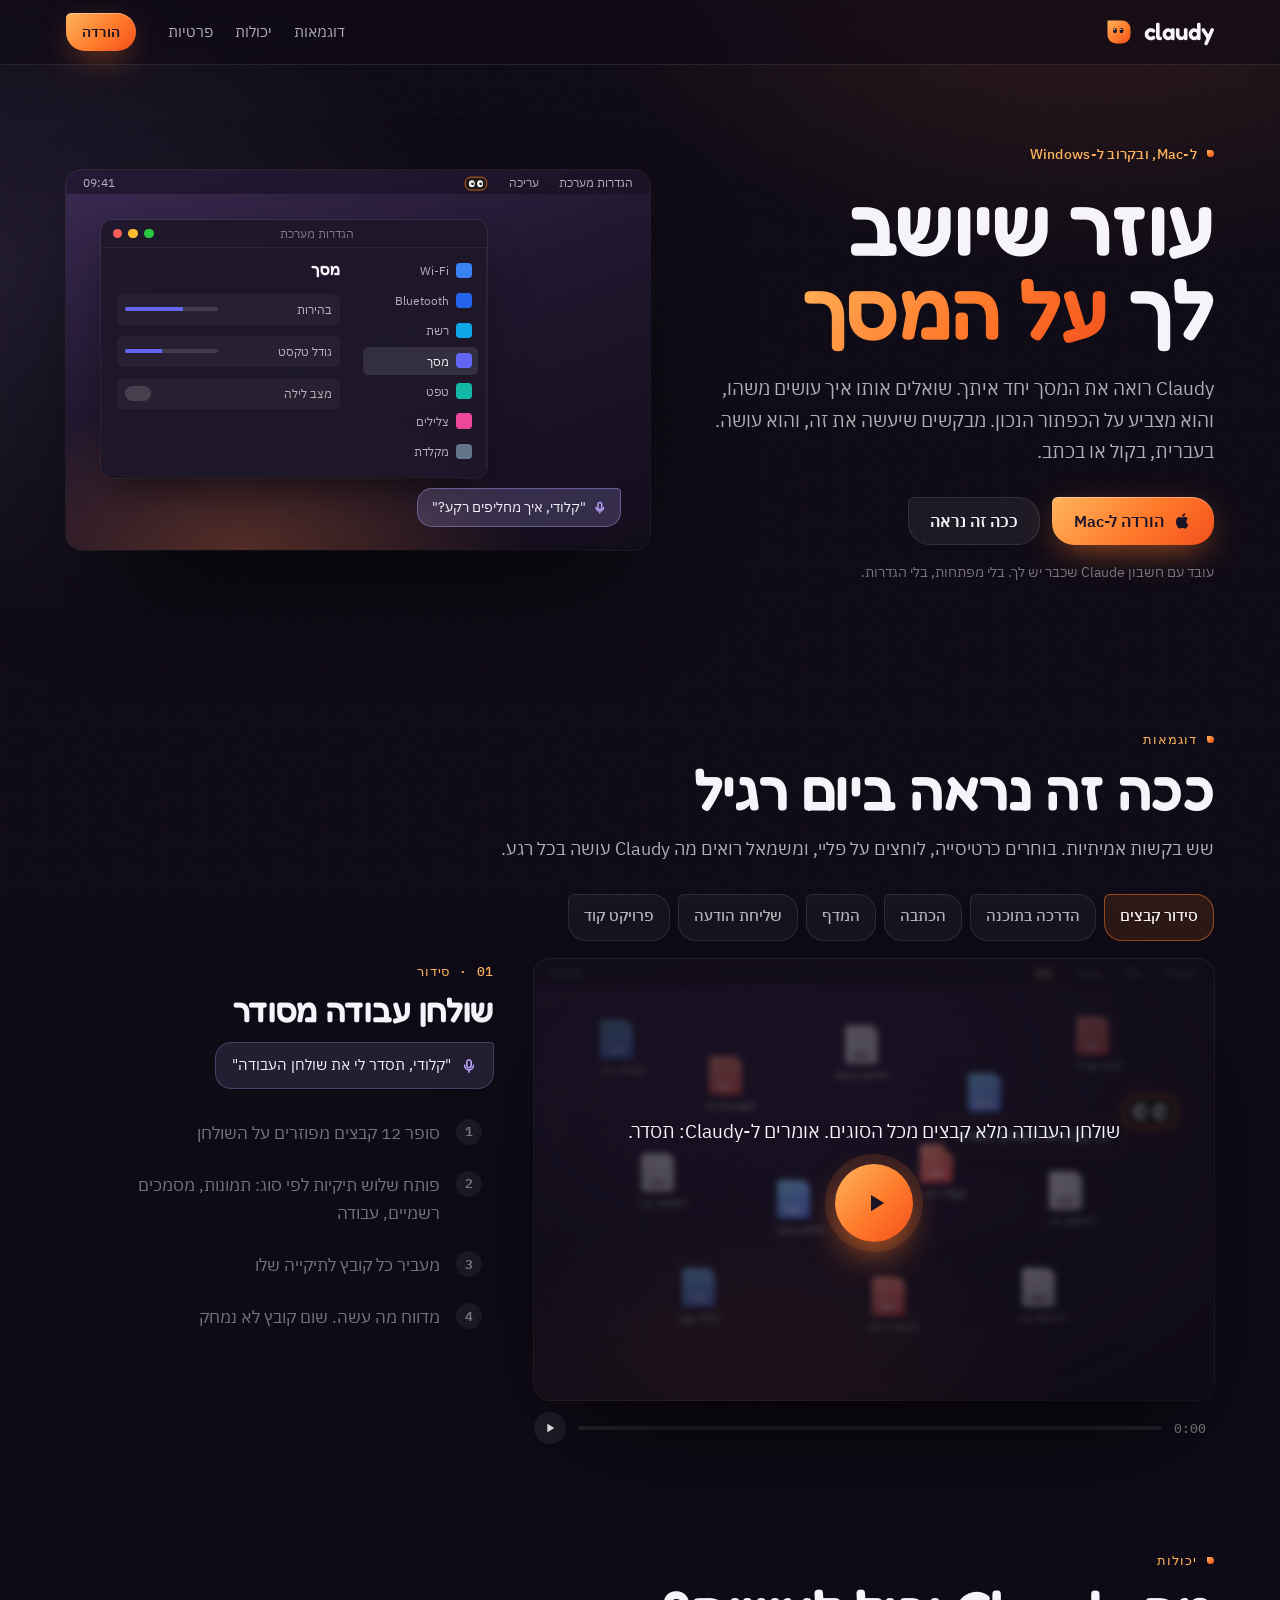
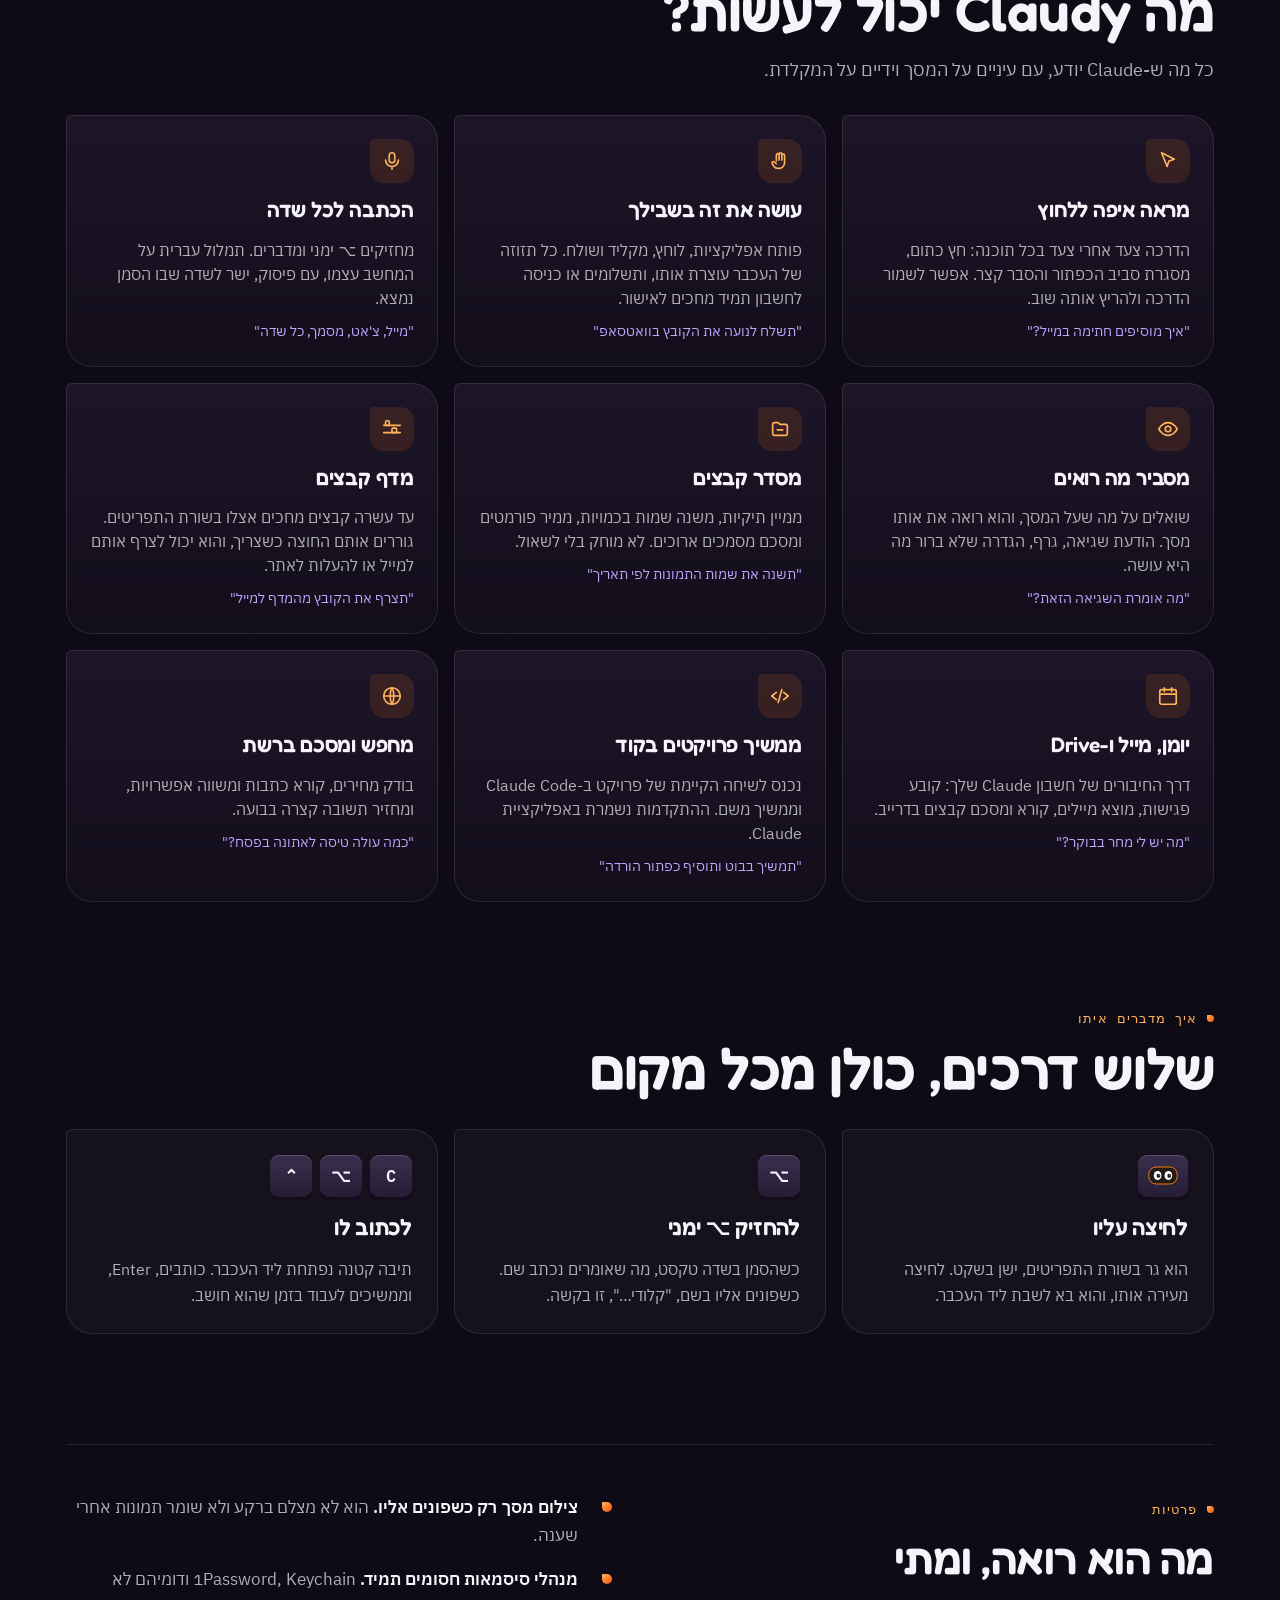
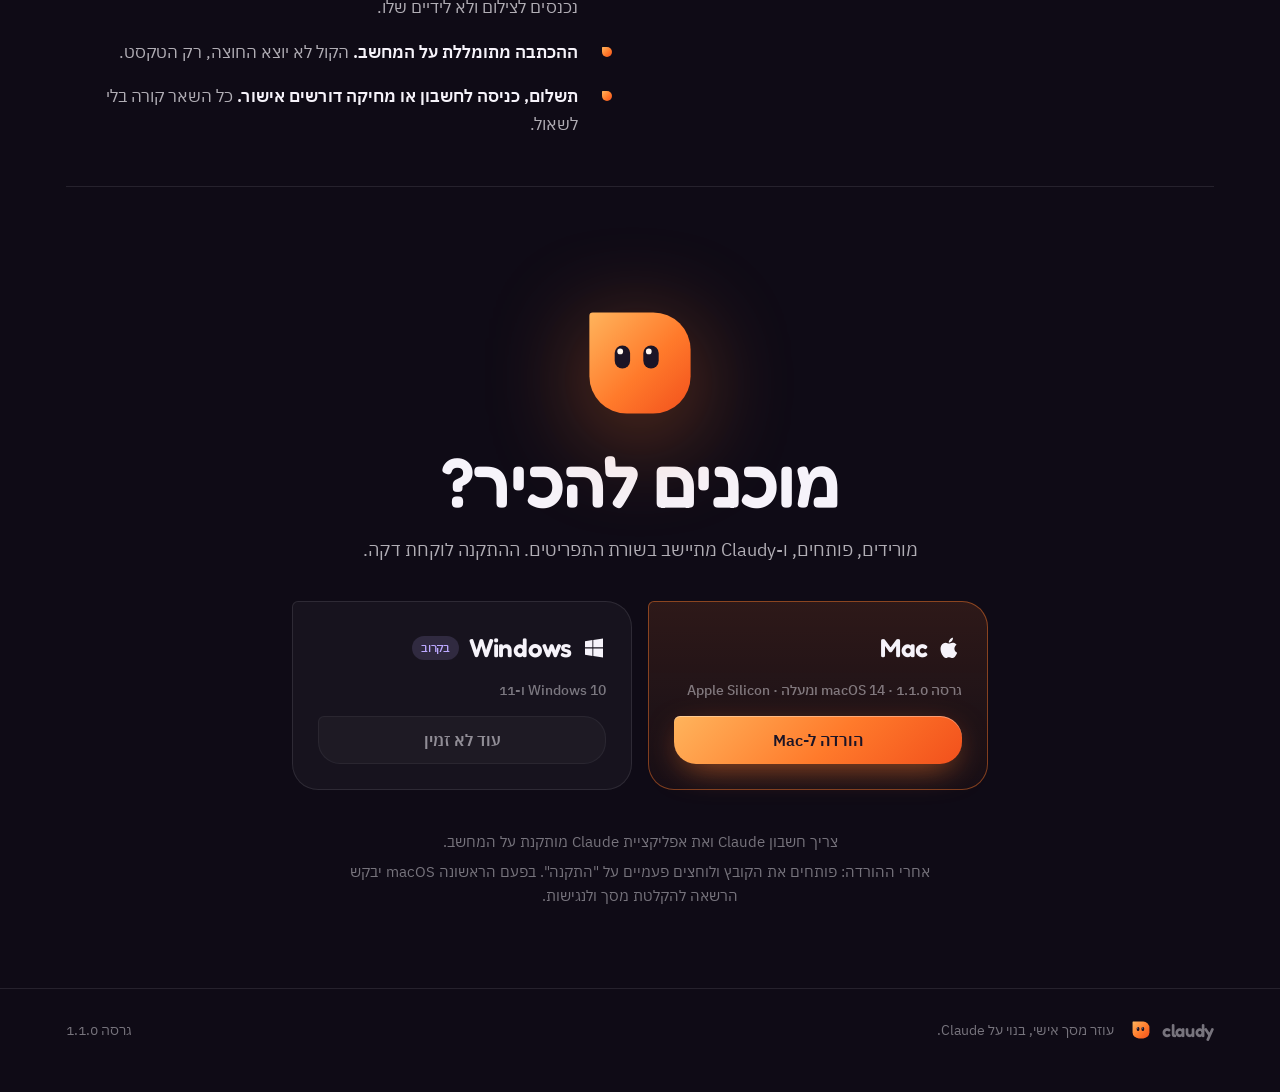
==== commit 4a76a805: "Claudy site 1.1.0" ====
--- a/index.html
+++ b/index.html
@@ -123,15 +123,34 @@
 .ring { position: absolute; z-index: 5; border: .2em solid var(--ember); border-radius: .7em; box-shadow: 0 0 0 .5em rgba(255, 122, 43, .18), 0 0 2em rgba(255, 122, 43, .5);
   transition: all .7s cubic-bezier(.5, 0, .2, 1); pointer-events: none; }
 
-/* hero scene */
-#heroScene .win.notes { left: 7%; top: 16%; width: 52%; height: 62%; }
-.notes .side { position: absolute; inset: 2.2em auto 0 0; width: 34%; border-inline-end: 1px solid rgba(255, 255, 255, .06); padding: .8em; display: grid; gap: .5em; align-content: start; }
-.notes .side b { display: block; height: 2.6em; border-radius: .5em; background: rgba(255, 255, 255, .05); }
-.notes .side b:first-child { background: rgba(255, 122, 43, .18); }
-.notes .page { position: absolute; inset: 2.2em 0 0 34%; padding: 1.2em; display: grid; gap: .7em; align-content: start; }
-.notes .page s { display: block; height: .7em; border-radius: .4em; background: rgba(255, 255, 255, .09); text-decoration: none; }
-.notes .tool { position: absolute; top: 2.9em; left: 1em; display: flex; gap: .4em; direction: ltr; }
-.notes .tool u { width: 1.9em; height: 1.9em; border-radius: .5em; background: rgba(255, 255, 255, .07); display: grid; place-items: center; text-decoration: none; color: var(--mist-2); font-size: .9em; font-weight: 600; }
+/* hero scene: ask → Claudy shows where → the wallpaper changes */
+#heroScene .wall2 { position: absolute; inset: 0; background: linear-gradient(160deg, #FFB45C 0%, #E2532A 45%, #5B2A6E 100%); opacity: 0; transition: opacity 1.2s ease; }
+#heroScene .wall2.on { opacity: 1; }
+.settings { left: 6%; top: 13%; width: 66%; height: 68%; }
+.settings .side { position: absolute; inset: 2.2em 0 0 auto; width: 34%; padding: .6em; display: grid; gap: .15em; align-content: start; border-inline-start: 1px solid rgba(255, 255, 255, .06); }
+.settings .it { display: flex; align-items: center; gap: .55em; padding: .32em .5em; border-radius: .45em; font-size: .95em; color: var(--mist-2); transition: background .3s, color .3s; }
+.settings .it i { width: 1.25em; height: 1.25em; border-radius: .3em; flex: none; }
+.settings .it.on { background: rgba(255, 255, 255, .1); color: var(--mist); }
+.settings .pane { position: absolute; inset: 2.2em 34% 0 0; padding: 1em 1.2em; display: none; align-content: start; gap: .8em; }
+.settings .pane.on { display: grid; animation: paneIn .35s ease; }
+@keyframes paneIn { from { opacity: 0; transform: translateX(.6em); } }
+.settings h4 { margin: 0 0 .2em; font: 600 1.2em/1.2 var(--f-display); color: var(--mist); }
+.settings .row { display: flex; align-items: center; gap: 1em; justify-content: space-between; font-size: .92em; color: var(--mist-2); padding: .5em .7em; border-radius: .5em; background: rgba(255, 255, 255, .04); }
+.settings .row b { width: 45%; height: .35em; border-radius: .3em; background: rgba(255, 255, 255, .12); overflow: hidden; direction: ltr; }
+.settings .row b u { display: block; height: 100%; background: #6366F1; }
+.settings .row em { width: 2.2em; height: 1.25em; border-radius: 1em; background: rgba(255, 255, 255, .14); }
+.settings .tiles { display: grid; grid-template-columns: repeat(3, 1fr); gap: .6em; }
+.settings .tiles i { aspect-ratio: 16 / 10; border-radius: .45em; box-shadow: inset 0 0 0 1px rgba(255, 255, 255, .1); transition: box-shadow .3s; }
+.settings .tiles i.sel { box-shadow: 0 0 0 .18em #3B82F6; }
+.hask { position: absolute; right: 5%; bottom: 6%; z-index: 9; display: flex; gap: .5em; align-items: center; padding: .55em 1em; border-radius: 1.1em .3em 1.1em 1.1em;
+  background: rgba(187, 168, 255, .2); border: 1px solid rgba(187, 168, 255, .4); color: var(--mist); font-size: 1.05em; backdrop-filter: blur(6px);
+  opacity: 0; transform: translateY(.6em); transition: opacity .4s, transform .4s; }
+.hask.on { opacity: 1; transform: none; }
+.hask svg { width: 1em; height: 1em; color: var(--lilac); }
+#hFace { transition: opacity .3s; }
+.ripple { position: absolute; z-index: 9; width: 2.6em; height: 2.6em; margin: -1.3em 0 0 -1.3em; border-radius: 50%; border: .2em solid var(--ember-hi); opacity: 0; pointer-events: none; }
+.ripple.go { animation: rip .55s ease-out; }
+@keyframes rip { from { opacity: 1; transform: scale(.3); } to { opacity: 0; transform: scale(1.4); } }
 
 /* demos */
 .section-head { padding-block: 110px 30px; display: grid; gap: 14px; max-width: 760px; }
@@ -420,7 +439,7 @@
 <header class="hero" id="top">
   <div class="wrap">
     <div>
-      <span class="eyebrow">ל-Mac, ובקרוב ל-Windows</span>
+      <span class="eyebrow" style="font-family:var(--f-body);text-transform:none;letter-spacing:.02em;font-size:14px">ל-Mac, ובקרוב ל-Windows</span>
       <h1>עוזר שיושב לך <em>על המסך</em></h1>
       <p class="lead">Claudy רואה את המסך יחד איתך. שואלים אותו איך עושים משהו, והוא מצביע על הכפתור הנכון. מבקשים שיעשה את זה, והוא עושה. בעברית, בקול או בכתב.</p>
       <div class="cta">
@@ -429,18 +448,45 @@
       </div>
       <p class="fine">עובד עם חשבון Claude שכבר יש לך. בלי מפתחות, בלי הגדרות.</p>
     </div>
-    <div class="screen" id="heroScene" data-say="זה אני, בגרסה הקטנה" aria-label="הדגמה: Claudy מצביע על כפתור ההדגשה בתוכנת פתקים">
-      <div class="menubar"><span>Notes</span><span>File</span><span>Edit</span><span class="face"></span><span class="clock">09:41</span></div>
-      <div class="win notes">
-        <div class="bar"><i></i><i></i><i></i><span>סיכום פגישה</span></div>
-        <div class="side"><b></b><b></b><b></b><b></b></div>
-        <div class="tool"><u>B</u><u data-t="hl" style="color:#FFD27A">H</u><u>≡</u><u>☐</u></div>
-        <div class="page"><s style="width:62%"></s><s></s><s style="width:88%"></s><s style="width:74%; background:rgba(255,210,122,.35)"></s><s style="width:80%"></s><s style="width:46%"></s></div>
+    <div class="screen" id="heroScene" data-say="ככה אני עוזר" aria-label="הדגמה: שואלים את Claudy איך מחליפים רקע, והוא מראה איפה ללחוץ">
+      <div class="wall2" id="hWall"></div>
+      <div class="menubar"><span>הגדרות מערכת</span><span>עריכה</span><span class="face" id="hFace"></span><span class="clock">09:41</span></div>
+      <div class="win settings">
+        <div class="bar"><i></i><i></i><i></i><span>הגדרות מערכת</span></div>
+        <div class="side">
+          <div class="it"><i style="background:#3B82F6"></i>Wi-Fi</div>
+          <div class="it"><i style="background:#2563EB"></i>Bluetooth</div>
+          <div class="it"><i style="background:#0EA5E9"></i>רשת</div>
+          <div class="it on" data-t="disp"><i style="background:#6366F1"></i>מסך</div>
+          <div class="it" data-t="wall"><i style="background:#14B8A6"></i>טפט</div>
+          <div class="it"><i style="background:#EC4899"></i>צלילים</div>
+          <div class="it"><i style="background:#64748B"></i>מקלדת</div>
+        </div>
+        <div class="pane disp on" id="pDisp">
+          <h4>מסך</h4>
+          <div class="row"><span>בהירות</span><b><u style="width:62%"></u></b></div>
+          <div class="row"><span>גודל טקסט</span><b><u style="width:40%"></u></b></div>
+          <div class="row"><span>מצב לילה</span><em></em></div>
+        </div>
+        <div class="pane walls" id="pWall">
+          <h4>טפט</h4>
+          <div class="tiles">
+            <i style="background:linear-gradient(160deg,#3B2A52,#120D1B)" class="sel"></i>
+            <i style="background:linear-gradient(160deg,#4FB3D9,#1E4E8C)"></i>
+            <i data-t="tile" style="background:linear-gradient(160deg,#FFB45C,#E2532A 55%,#5B2A6E)"></i>
+            <i style="background:linear-gradient(160deg,#9BE15D,#00A88E)"></i>
+            <i style="background:linear-gradient(160deg,#F9D9E4,#C084FC)"></i>
+            <i style="background:linear-gradient(160deg,#334155,#0F172A)"></i>
+          </div>
+        </div>
       </div>
-      <div class="ring" id="hRing"></div>
-      <svg class="arrow" id="hArrow"><use href="#arrow"/></svg>
-      <div class="cl" id="hCl"><svg viewBox="0 0 120 80"><use href="#claudy"/></svg></div>
-      <div class="bubble" id="hBub">מסמנים את השורה, ואז לוחצים כאן. זה מדגיש בצהוב.</div>
+      <div class="hask" id="hAsk"><svg><use href="#mic"/></svg>"קלודי, איך מחליפים רקע?"</div>
+      <div class="ring" id="hRing" style="opacity:0"></div>
+      <span class="ripple" id="hRip"></span>
+      <svg class="arrow" id="hArrow" style="opacity:0"><use href="#arrow"/></svg>
+      <div class="cl" id="hCl" style="opacity:0"><svg viewBox="0 0 120 80"><use href="#claudy"/></svg></div>
+      <div class="bubble off" id="hBub"></div>
+      <svg class="check" id="hCheck" viewBox="0 0 40 40"><circle cx="20" cy="20" r="19" fill="#7DE3B5"/><path d="M11 20.5l6 6 12-13" fill="none" stroke="#1B1426" stroke-width="4" stroke-linecap="round" stroke-linejoin="round"/></svg>
     </div>
   </div>
 </header>
@@ -668,21 +714,56 @@
   b.classList.remove("off"); place(b, x, y);
 }
 
-/* ---------- hero: Claudy points at the highlight button, then wanders ---------- */
+/* ---------- hero: you ask, Claudy comes out of the menu bar and shows where, the wallpaper changes ---------- */
+$$(".menubar .face").forEach(f => f.innerHTML = '<svg width="2.1em" height="1.4em" viewBox="0 0 120 80" style="vertical-align:middle"><use href="#claudy"/></svg>');
 (() => {
-  const st = $("#heroScene"), ring = $("#hRing"), arrow = $("#hArrow"), cl = $("#hCl"), bub = $("#hBub");
-  const tgt = $('[data-t="hl"]', st);
-  function go() {
-    const t = spot(st, tgt);
-    Object.assign(ring.style, { left: (t.x - t.w / 2 - .8) + "%", top: (t.y - t.h / 2 - 1.2) + "%", width: (t.w + 1.6) + "%", height: (t.h + 2.4) + "%" });
-    place(arrow, t.x + 1, t.y + 1);
-    place(cl, t.x + 6, t.y + 9);
-    place(bub, Math.max(2, t.x + 14), t.y + 6);
+  const st = $("#heroScene"), ring = $("#hRing"), arrow = $("#hArrow"), cl = $("#hCl"), bub = $("#hBub"), ask = $("#hAsk"),
+        face = $("#hFace"), rip = $("#hRip"), wall = $("#hWall"), check = $("#hCheck");
+  const T = sel => spot(st, $(sel, st));
+  const jump = (el, x, y) => { el.style.transition = "none"; place(el, x, y); el.offsetWidth; el.style.transition = ""; };
+  function pointAt(sel, text, bx, by) {
+    const t = T(sel);
+    Object.assign(ring.style, { opacity: 1, left: (t.x - t.w / 2 - .8) + "%", top: (t.y - t.h / 2 - 1.2) + "%", width: (t.w + 1.6) + "%", height: (t.h + 2.4) + "%" });
+    arrow.style.opacity = 1; place(arrow, t.x + 1, t.y + 1.5);
+    place(cl, clamp(t.x - 16, 2, 84), clamp(t.y + 6, 10, 80));
+    say(bub, text, clamp(t.x + (bx ?? -38), 2, 60), clamp(t.y + (by ?? 10), 8, 76));
   }
-  go(); addEventListener("resize", go); addEventListener("load", go);
-  document.fonts && document.fonts.ready.then(go);
-  // menu-bar face in every scene
-  $$(".menubar .face").forEach(f => f.innerHTML = '<svg width="2.1em" height="1.4em" viewBox="0 0 120 80" style="vertical-align:middle"><use href="#claudy"/></svg>');
+  function click(sel) { const t = T(sel); place(rip, t.x, t.y); rip.classList.toggle("go", false); rip.offsetWidth; rip.classList.add("go"); }
+  function reset() {
+    $("#pDisp").classList.add("on"); $("#pWall").classList.toggle("on", false);
+    $$('.settings .it', st).forEach(i => i.classList.toggle("on", i.dataset.t === "disp"));
+    $$('.tiles i', st).forEach((t, k) => t.classList.toggle("sel", k === 0));
+    wall.classList.toggle("on", false); check.classList.toggle("on", false); ask.classList.toggle("on", false);
+    ring.style.opacity = 0; arrow.style.opacity = 0; cl.style.opacity = 0; face.style.opacity = 1; say(bub, null);
+  }
+  const steps = [
+    [0, reset],
+    [700, () => ask.classList.add("on")],
+    [1700, () => {                                    // wakes up in the menu bar and comes out
+      const f = spot(st, face);
+      jump(cl, f.x - 3, f.y - 2); cl.style.opacity = 1; face.style.opacity = .2;
+      requestAnimationFrame(() => { const t = T('[data-t="wall"]'); place(cl, t.x - 16, t.y + 6); });
+    }],
+    [2700, () => pointAt('[data-t="wall"]', "זה כאן, ב'טפט'.")],
+    [4200, () => { click('[data-t="wall"]');
+      $$('.settings .it', st).forEach(i => i.classList.toggle("on", i.dataset.t === "wall"));
+      $("#pDisp").classList.toggle("on", false); $("#pWall").classList.add("on"); say(bub, null); ring.style.opacity = 0; }],
+    [5000, () => pointAt('[data-t="tile"]', "בוחרים תמונה, וזהו.", -10, 14)],
+    [6500, () => { click('[data-t="tile"]'); $$('.tiles i', st).forEach(t => t.classList.toggle("sel", t.dataset.t === "tile")); wall.classList.add("on"); }],
+    [7300, () => { ring.style.opacity = 0; arrow.style.opacity = 0; say(bub, null);
+      const c = spot(st, cl); place(check, c.x - 2, c.y - 16); check.classList.add("on"); }],
+    [9300, () => { check.classList.toggle("on", false); ask.classList.toggle("on", false);
+      const f = spot(st, face); place(cl, f.x - 3, f.y - 2); }],
+    [10100, () => { cl.style.opacity = 0; face.style.opacity = 1; }],
+  ];
+  const LOOP = 11000;
+  if (reduced) { reset(); ask.classList.add("on"); $("#pWall").classList.add("on"); cl.style.opacity = 1;
+    requestAnimationFrame(() => pointAt('[data-t="tile"]', "בוחרים תמונה, וזהו.", -10, 14)); return; }
+  let timers = [];
+  function run() { timers.forEach(clearTimeout); timers = steps.map(([t, f]) => setTimeout(f, t)); timers.push(setTimeout(run, LOOP)); }
+  const start = () => { if (!timers.length) run(); };
+  document.fonts ? document.fonts.ready.then(start) : start();
+  setTimeout(start, 800);
 })();
 
 /* ---------- scenes ---------- */
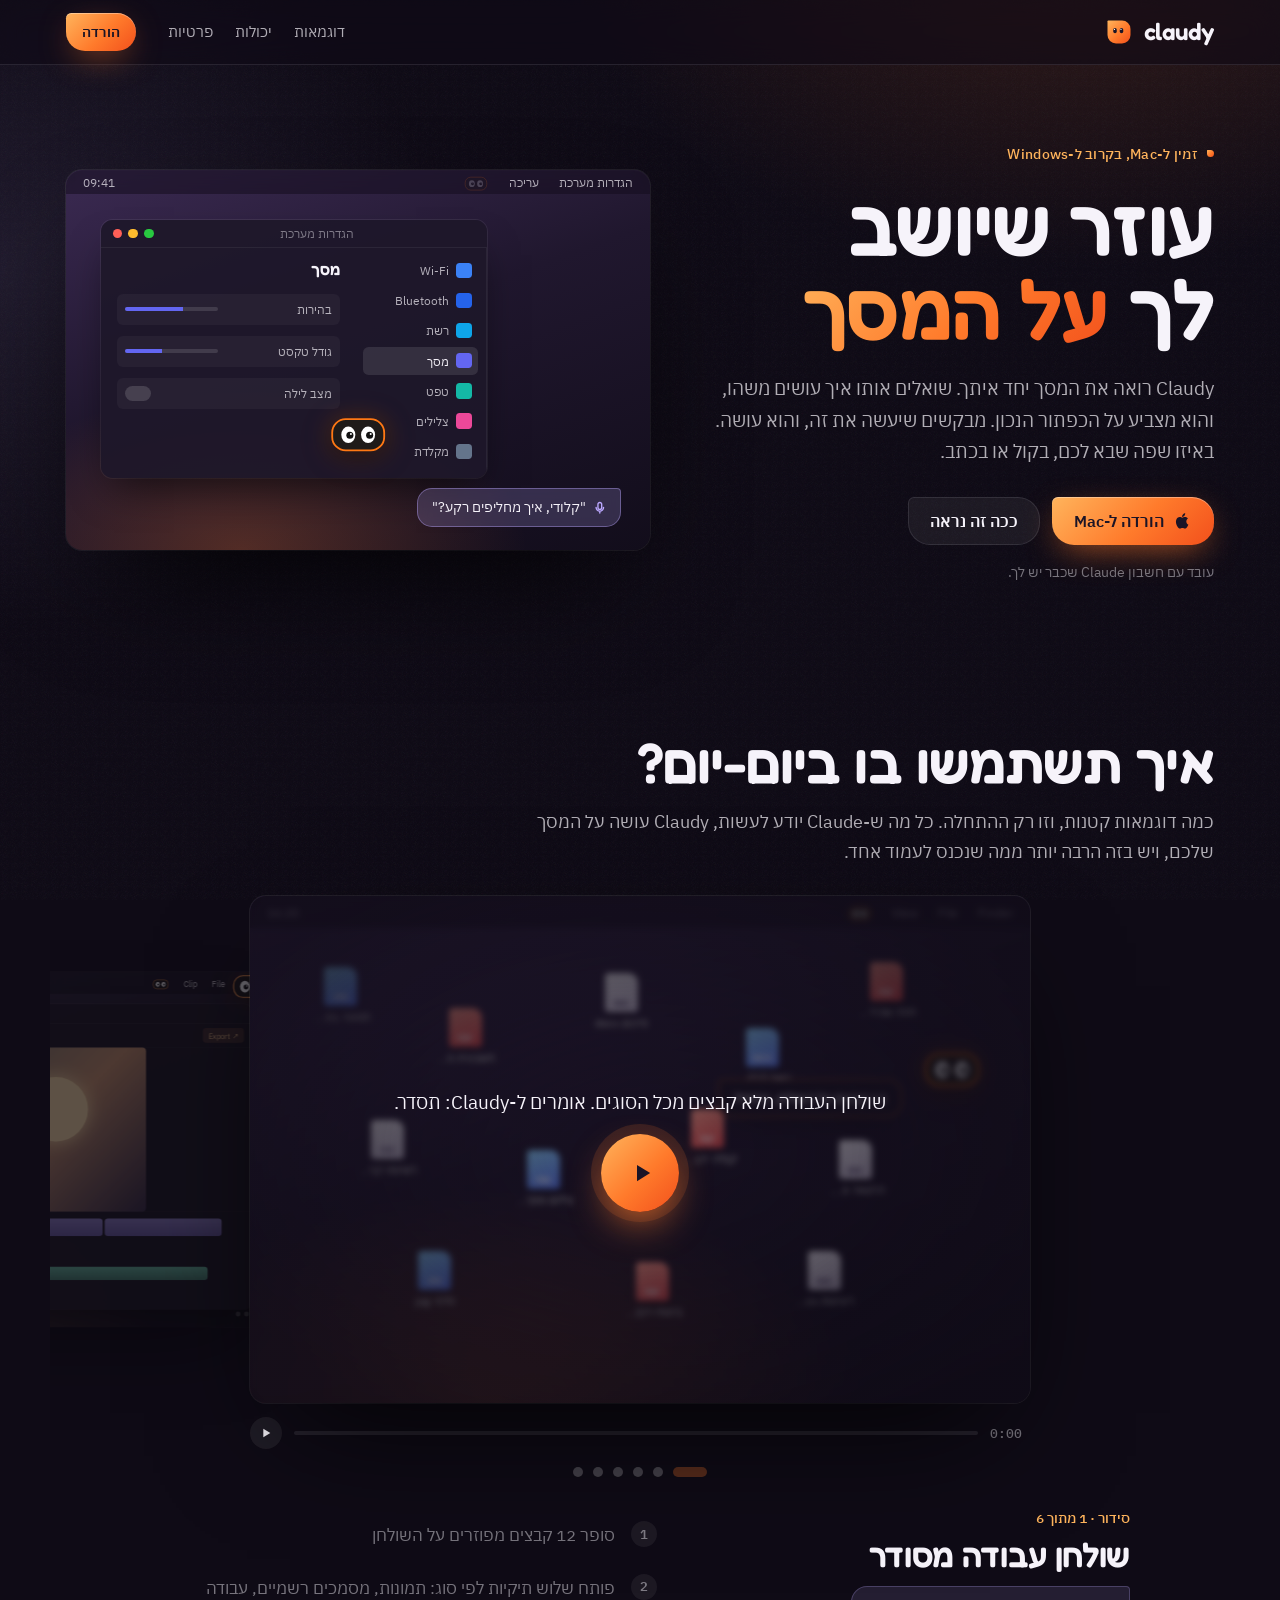
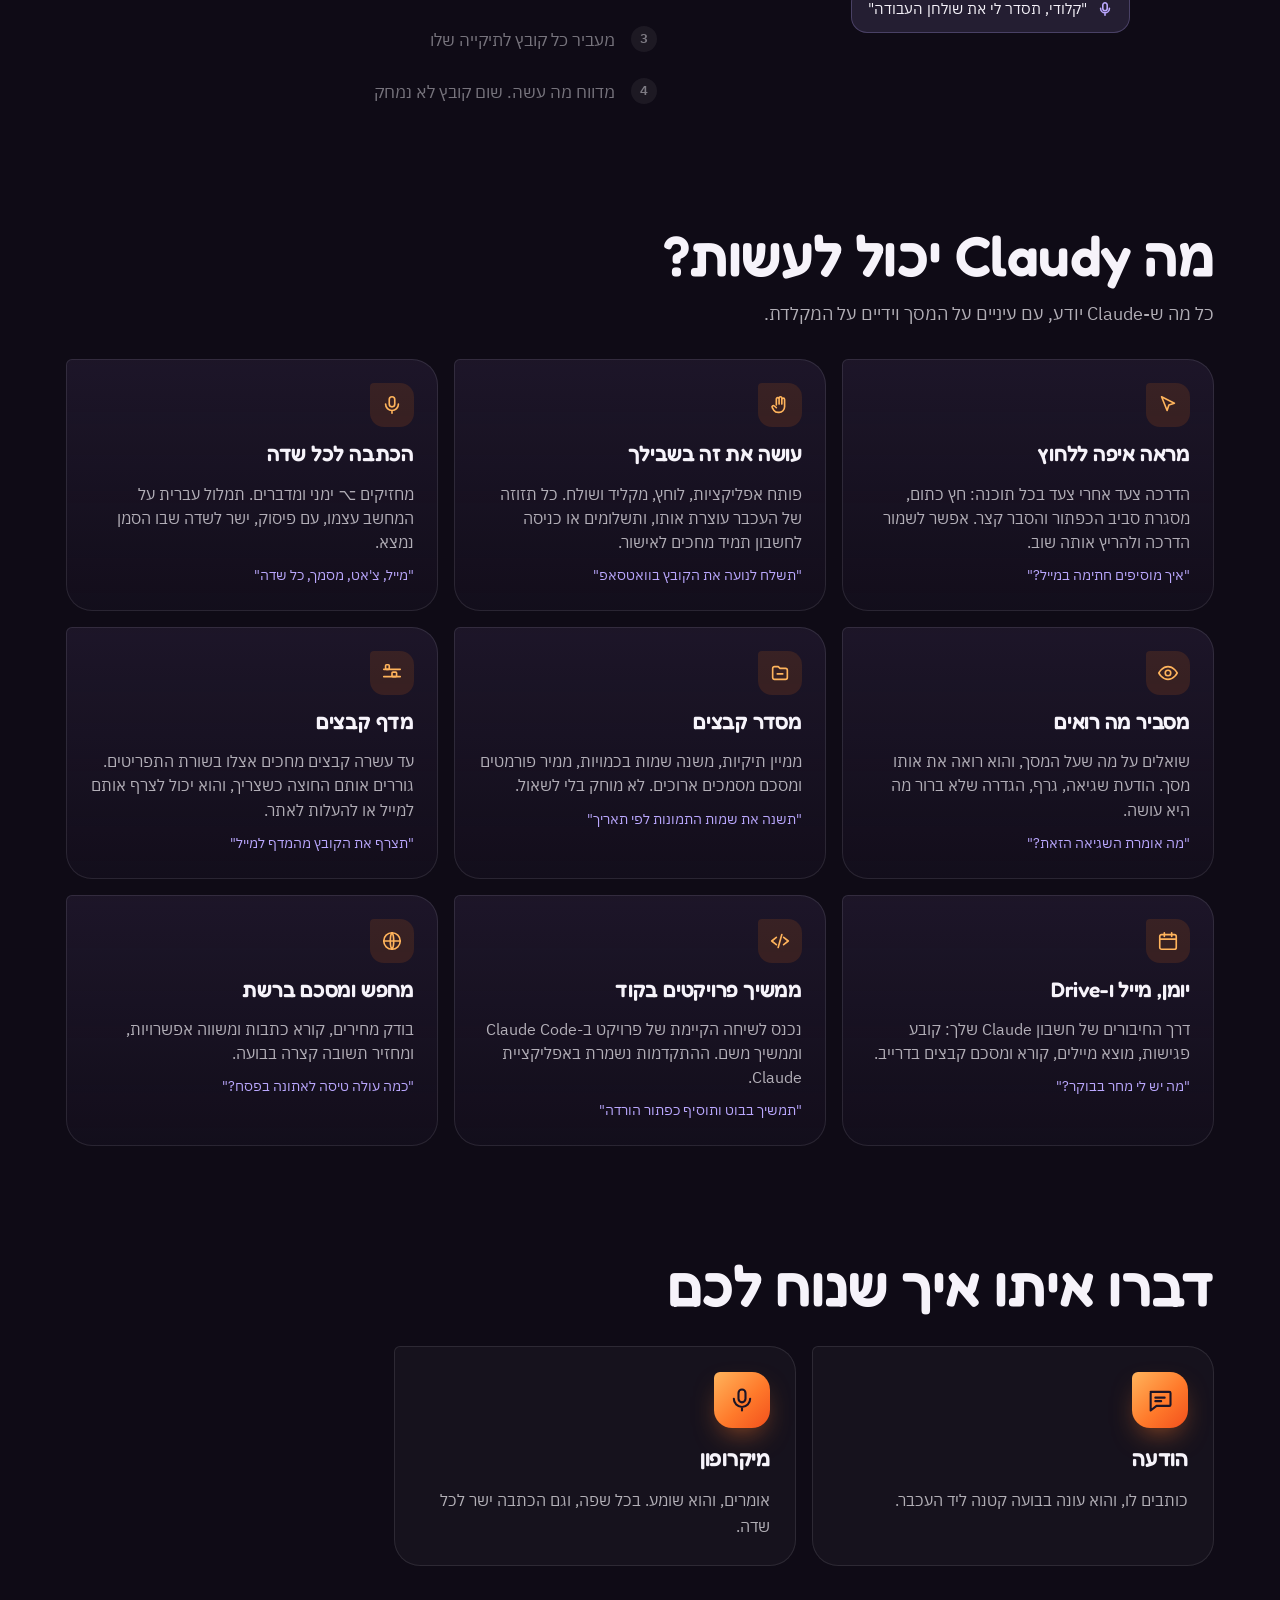
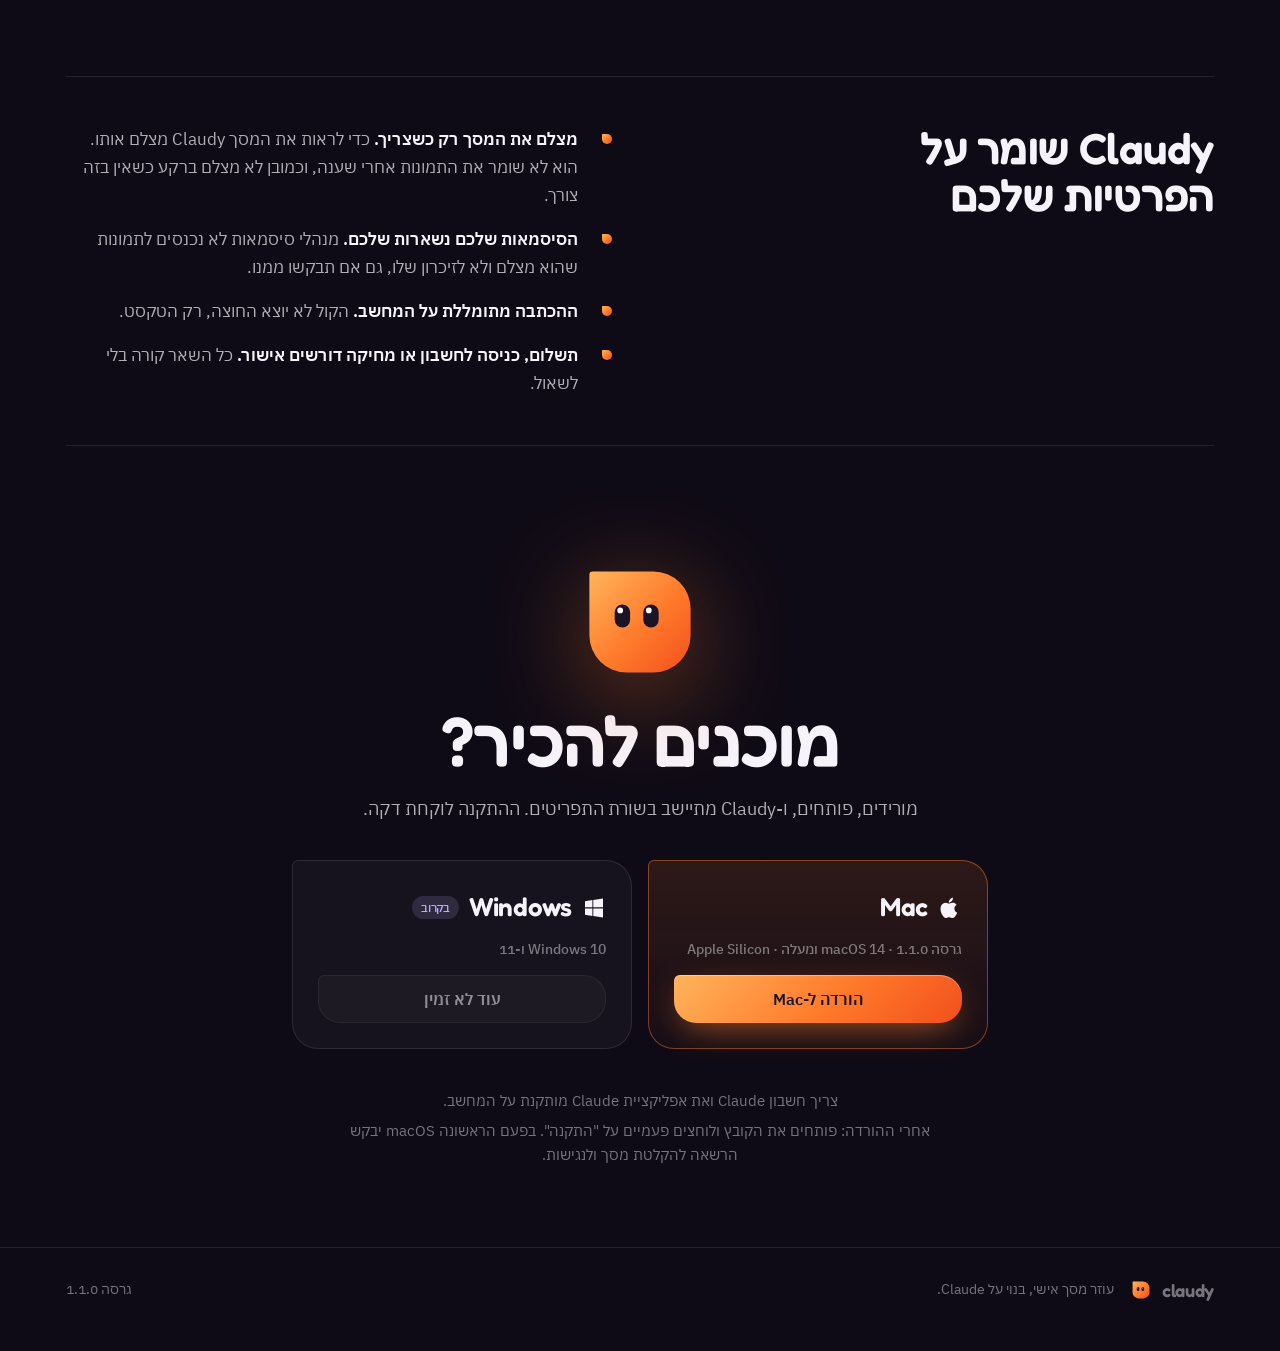
==== commit ff50199d: "Claudy site 1.1.0" ====
--- a/index.html
+++ b/index.html
@@ -261,40 +261,50 @@
 .plist div.on { background: rgba(255, 122, 43, .16); color: var(--mist); box-shadow: inset 0 0 0 1px rgba(255, 122, 43, .5); }
 .plist small { display: block; color: var(--mist-3); font-size: .85em; }
 
-/* examples player: tabs on top, the screen plays, the beats on the side light up in step */
-.tabs { display: flex; gap: 8px; flex-wrap: wrap; margin-bottom: 18px; }
-.tab { all: unset; cursor: pointer; position: relative; overflow: hidden; padding: 10px 16px 12px; border-radius: 6px 18px 18px 18px;
-  background: rgba(255, 255, 255, .04); box-shadow: inset 0 0 0 1px var(--line); color: var(--mist-2); font-size: 15px; font-weight: 500; transition: background .2s, color .2s; }
-.tab:hover { color: var(--mist); background: rgba(255, 255, 255, .07); }
-.tab[aria-selected="true"] { color: var(--mist); background: rgba(255, 120, 20, .12); box-shadow: inset 0 0 0 1px rgba(255, 122, 43, .5); }
-.tab i { position: absolute; inset: auto 0 0 auto; height: 3px; width: calc(var(--p, 0) * 100%); background: var(--grad); }
-.tab:focus-visible { outline: 2px solid var(--ember-hi); outline-offset: 2px; }
-.player { display: grid; grid-template-columns: 1.35fr .85fr; gap: 40px; align-items: start; }
-.stagebox { position: relative; min-width: 0; }
-.stagebox .stage { display: none; }
-.stagebox .stage.on { display: block; }
-.playov { all: unset; position: absolute; inset: 0 0 44px 0; border-radius: 16px; cursor: pointer; z-index: 20; display: grid; place-content: center; justify-items: center; gap: 18px;
-  background: radial-gradient(60% 60% at 50% 50%, rgba(15, 11, 22, .55), rgba(15, 11, 22, .82)); backdrop-filter: blur(3px); transition: opacity .35s; text-align: center; padding: 20px; }
+/* examples: a carousel. The current example is big in the middle, its neighbours small at the sides,
+   dots below. It plays on demand and stops at the end with a "next" arrow; it never moves on by itself. */
+#demos { overflow-x: clip; }
+.carousel { --aw: min(780px, 66vw); position: relative; height: calc(var(--aw) * .65); }
+.slide { position: absolute; top: 0; left: 50%; width: var(--aw); z-index: 2;
+  transform: translateX(-50%) translateX(calc(var(--o, 0) * -82%)) scale(var(--sc, 1)); transform-origin: 50% 50%;
+  transition: transform .65s cubic-bezier(.3, .9, .3, 1), opacity .5s, filter .5s; }
+.slide .stage { display: block; }
+.slide.side { --sc: .7; opacity: .45; filter: saturate(.6) brightness(.8); cursor: pointer; z-index: 1; }
+.slide.side:hover { opacity: .7; }
+.slide.side * { pointer-events: none; }
+.slide.far { --sc: .6; opacity: 0; pointer-events: none; }
+.playov { all: unset; position: absolute; top: 0; left: 50%; width: var(--aw); height: 100%; transform: translateX(-50%); border-radius: 16px; cursor: pointer; z-index: 20;
+  display: grid; place-content: center; justify-items: center; gap: 18px; text-align: center; padding: 20px; box-sizing: border-box;
+  background: radial-gradient(60% 60% at 50% 50%, rgba(15, 11, 22, .5), rgba(15, 11, 22, .8)); backdrop-filter: blur(3px); transition: opacity .35s; }
 .playov.hide { opacity: 0; pointer-events: none; }
 .playov .sit { max-width: 26em; font-size: clamp(15px, 1.6vw, 19px); color: var(--mist); line-height: 1.5; text-wrap: balance; }
 .pbtn { width: 78px; height: 78px; border-radius: 50%; display: grid; place-items: center; color: var(--plum); background: var(--grad);
   box-shadow: 0 16px 40px -10px rgba(255, 122, 43, .9), 0 0 0 10px rgba(255, 122, 43, .14); transition: transform .25s cubic-bezier(.3, 1.6, .5, 1); }
-.pbtn svg { margin-right: -4px; }
+#playov .pbtn svg { margin-right: -4px; }
 .playov:hover .pbtn { transform: scale(1.08); }
+.nextov:hover .pbtn { transform: translateX(-6px) scale(1.06); }
 .playov:focus-visible .pbtn { outline: 3px solid var(--mist); outline-offset: 4px; }
-.pbar { display: flex; align-items: center; gap: 12px; margin-top: 12px; direction: ltr; }
+.pbar { display: flex; align-items: center; gap: 12px; margin: 14px auto 0; width: var(--aw, min(780px, 66vw)); max-width: 100%; direction: ltr; }
 .pbar button { all: unset; cursor: pointer; width: 32px; height: 32px; border-radius: 50%; display: grid; place-items: center; background: rgba(255, 255, 255, .07); color: var(--mist); }
 .pbar button:hover { background: rgba(255, 255, 255, .13); }
 .scrub { flex: 1; height: 4px; border-radius: 4px; background: var(--line); overflow: hidden; }
 .scrub i { display: block; height: 100%; width: 0; background: var(--grad); }
 #ptime { font: 500 12.5px var(--f-mono); color: var(--mist-3); font-variant-numeric: tabular-nums; min-width: 3.2em; }
-.explain { display: grid; gap: 14px; align-content: start; padding-top: 6px; min-width: 0; }
-.explain .kicker { font: 500 13px/1 var(--f-mono); color: var(--ember-hi); letter-spacing: .06em; }
+.dots { display: flex; justify-content: center; gap: 10px; margin-top: 18px; }
+.dots button { all: unset; cursor: pointer; width: 10px; height: 10px; border-radius: 10px; background: rgba(255, 255, 255, .22); position: relative; overflow: hidden;
+  transition: width .35s cubic-bezier(.3, 1.3, .5, 1), background .3s; }
+.dots button:hover { background: rgba(255, 255, 255, .4); }
+.dots button[aria-selected="true"] { width: 34px; background: rgba(255, 122, 43, .3); }
+.dots button i { position: absolute; inset: 0 0 0 auto; width: calc(var(--p, 0) * 100%); background: var(--grad); }
+.dots button:focus-visible { outline: 2px solid var(--ember-hi); outline-offset: 3px; }
+.explain { display: grid; grid-template-columns: minmax(0, .9fr) minmax(0, 1.1fr); gap: 36px; align-items: start; margin: 34px auto 0; max-width: 980px; }
+.explain .ehead { display: grid; gap: 12px; align-content: start; }
+.explain .kicker { font: 500 14px/1 var(--f-body); color: var(--ember-hi); }
 .explain h3 { font-size: clamp(26px, 2.6vw, 36px); line-height: 1.1; }
 .explain .ask { display: inline-flex; gap: 10px; align-items: center; padding: 10px 16px; border-radius: 16px 4px 16px 16px;
   background: rgba(187, 168, 255, .12); border: 1px solid rgba(187, 168, 255, .25); font-size: 15px; width: fit-content; max-width: 100%; }
 .explain .ask svg { flex: none; width: 16px; height: 16px; color: var(--lilac); }
-.beats { list-style: none; margin: 6px 0 0; padding: 0; display: grid; gap: 4px; counter-reset: b; }
+.beats { list-style: none; margin: 0; padding: 0; display: grid; gap: 4px; counter-reset: b; }
 .beats li { counter-increment: b; display: grid; grid-template-columns: 30px 1fr; gap: 12px; align-items: start; padding: 10px 12px; border-radius: 6px 16px 16px 16px;
   color: var(--mist-3); transition: color .35s, background .35s; }
 .beats li::before { content: counter(b); width: 26px; height: 26px; border-radius: 50%; display: grid; place-items: center; font: 600 13px/1 var(--f-mono);
@@ -303,7 +313,7 @@
 .beats li.done::before { background: rgba(125, 227, 181, .16); color: var(--mint); content: "✓"; }
 .beats li.now { color: var(--mist); background: rgba(255, 255, 255, .045); }
 .beats li.now::before { background: var(--grad); color: var(--plum); }
-.explain .next { font-size: 13.5px; color: var(--mist-3); min-height: 1.4em; }
+@media (max-width: 920px) { .carousel { --aw: 84vw; } .pbar { width: 84vw; } .explain { grid-template-columns: 1fr; gap: 18px; } }
 
 /* capabilities */
 .caps { display: grid; grid-template-columns: repeat(3, minmax(0, 1fr)); gap: 16px; }
@@ -317,8 +327,8 @@
 .cap q { quotes: none; font-size: 14px; color: var(--lilac); }
 .reveal { transition: opacity .6s ease, transform .6s cubic-bezier(.2, .8, .2, 1); }
 .reveal.pre { opacity: 0; transform: translateY(24px); }
-@media (max-width: 920px) { .player { grid-template-columns: 1fr; gap: 22px; } .caps { grid-template-columns: 1fr 1fr; } }
-@media (max-width: 560px) { .caps { grid-template-columns: 1fr; } .tab { padding: 8px 12px 10px; font-size: 14px; } }
+@media (max-width: 920px) { .caps { grid-template-columns: 1fr 1fr; } }
+@media (max-width: 560px) { .caps { grid-template-columns: 1fr; } }
 
 /* faces */
 .faces { display: grid; grid-template-columns: repeat(4, minmax(0, 1fr)); gap: 16px; padding-bottom: 40px; }
@@ -331,6 +341,11 @@
 
 /* ways in */
 .ways { display: grid; grid-template-columns: repeat(3, minmax(0, 1fr)); gap: 16px; }
+.ways.two { grid-template-columns: repeat(2, minmax(0, 1fr)); max-width: 820px; }
+.way .wic { width: 56px; height: 56px; border-radius: 6px 18px 18px 18px; display: grid; place-items: center; background: var(--grad); color: var(--plum);
+  box-shadow: 0 12px 30px -12px rgba(255, 122, 43, .8); }
+.way .wic svg { width: 28px; height: 28px; }
+.way h3 { font-size: 26px; }
 .way { padding: 26px; border-radius: 6px 26px 26px 26px; background: rgba(255, 255, 255, .03); box-shadow: inset 0 0 0 1px var(--line); display: grid; gap: 12px; align-content: start; }
 .way .keys { display: flex; gap: 8px; direction: ltr; justify-content: flex-end; }
 .way kbd { min-width: 42px; height: 42px; padding: 0 10px; display: grid; place-items: center; border-radius: 9px; font: 600 17px/1 var(--f-mono); color: var(--mist);
@@ -339,7 +354,7 @@
 .way p { color: var(--mist-2); font-size: 15.5px; }
 
 .privacy { margin-top: 110px; display: grid; grid-template-columns: 1fr 1fr; gap: 56px; align-items: start; padding-block: 48px; border-top: 1px solid var(--line); border-bottom: 1px solid var(--line); }
-.privacy h2 { font-size: clamp(30px, 3.4vw, 44px); line-height: 1.1; }
+.privacy h2 { font-size: clamp(30px, 3.4vw, 44px); line-height: 1.1; margin: 0; }
 .privacy ul { margin: 0; padding: 0; list-style: none; display: grid; gap: 16px; }
 .privacy li { display: grid; grid-template-columns: 22px 1fr; gap: 12px; color: var(--mist-2); }
 .privacy li::before { content: ""; width: 10px; height: 10px; margin-top: 9px; border-radius: 1px 10px 10px 10px; background: var(--grad); }
@@ -439,14 +454,14 @@
 <header class="hero" id="top">
   <div class="wrap">
     <div>
-      <span class="eyebrow" style="font-family:var(--f-body);text-transform:none;letter-spacing:.02em;font-size:14px">ל-Mac, ובקרוב ל-Windows</span>
+      <span class="eyebrow" style="font-family:var(--f-body);text-transform:none;letter-spacing:.02em;font-size:14px">זמין ל-Mac, בקרוב ל-Windows</span>
       <h1>עוזר שיושב לך <em>על המסך</em></h1>
-      <p class="lead">Claudy רואה את המסך יחד איתך. שואלים אותו איך עושים משהו, והוא מצביע על הכפתור הנכון. מבקשים שיעשה את זה, והוא עושה. בעברית, בקול או בכתב.</p>
+      <p class="lead">Claudy רואה את המסך יחד איתך. שואלים אותו איך עושים משהו, והוא מצביע על הכפתור הנכון. מבקשים שיעשה את זה, והוא עושה. באיזו שפה שבא לכם, בקול או בכתב.</p>
       <div class="cta">
         <a class="btn" href="#download" data-say="בוא נתקין אותי"><svg width="18" height="18"><use href="#apple"/></svg>הורדה ל-Mac</a>
         <a class="btn ghost" href="#demos" data-say="גוללים, ואני מראה">ככה זה נראה</a>
       </div>
-      <p class="fine">עובד עם חשבון Claude שכבר יש לך. בלי מפתחות, בלי הגדרות.</p>
+      <p class="fine">עובד עם חשבון Claude שכבר יש לך.</p>
     </div>
     <div class="screen" id="heroScene" data-say="ככה אני עוזר" aria-label="הדגמה: שואלים את Claudy איך מחליפים רקע, והוא מראה איפה ללחוץ">
       <div class="wall2" id="hWall"></div>
@@ -494,19 +509,20 @@
 <main>
 <section class="wrap" id="demos">
   <div class="section-head">
-    <span class="eyebrow">דוגמאות</span>
-    <h2>ככה זה נראה ביום רגיל</h2>
-    <p>שש בקשות אמיתיות. בוחרים כרטיסייה, לוחצים על פליי, ומשמאל רואים מה Claudy עושה בכל רגע.</p>
+    <h2>איך תשתמשו בו ביום-יום?</h2>
+    <p>כמה דוגמאות קטנות, וזו רק ההתחלה. כל מה ש-Claude יודע לעשות, Claudy עושה על המסך שלכם, ויש בזה הרבה יותר ממה שנכנס לעמוד אחד.</p>
   </div>
-  <div class="tabs" role="tablist" aria-label="דוגמאות"><button class="tab" role="tab" data-i="0" aria-selected="false"><span>סידור קבצים</span><i></i></button><button class="tab" role="tab" data-i="1" aria-selected="false"><span>הדרכה בתוכנה</span><i></i></button><button class="tab" role="tab" data-i="2" aria-selected="false"><span>הכתבה</span><i></i></button><button class="tab" role="tab" data-i="3" aria-selected="false"><span>המדף</span><i></i></button><button class="tab" role="tab" data-i="4" aria-selected="false"><span>שליחת הודעה</span><i></i></button><button class="tab" role="tab" data-i="5" aria-selected="false"><span>פרויקט קוד</span><i></i></button></div>
-  <div class="player">
-    <div class="stagebox">
+  <div class="carousel" id="car" aria-roledescription="קרוסלה">
+    <div class="slide" data-i="0">
       <div class="screen stage" data-scene="desk" data-say="תראו כמה בלגן">
       <div class="menubar"><span>Finder</span><span>File</span><span>View</span><span class="face"></span><span class="clock">16:20</span></div>
       <div class="desk"></div>
       <div class="cl"><svg viewBox="0 0 120 80"><use href="#claudy"/></svg></div>
       <div class="bubble off"></div>
-    </div><div class="screen stage" data-scene="edit" data-say="שלושה צעדים, זה הכל">
+    </div>
+    </div>
+    <div class="slide" data-i="1">
+      <div class="screen stage" data-scene="edit" data-say="שלושה צעדים, זה הכל">
       <div class="menubar"><span>Editor</span><span>File</span><span>Clip</span><span class="face"></span><span class="clock">11:05</span></div>
       <div class="win ed">
         <div class="bar"><i></i><i></i><i></i><span>טיול לים.mov</span></div>
@@ -523,7 +539,10 @@
       <div class="cl"><svg viewBox="0 0 120 80"><use href="#claudy"/></svg></div>
       <div class="bubble off"></div>
       <div class="steps"><i></i><i></i><i></i></div>
-    </div><div class="screen stage" data-scene="dict" data-say="אני מקשיב">
+    </div>
+    </div>
+    <div class="slide" data-i="2">
+      <div class="screen stage" data-scene="dict" data-say="אני מקשיב">
       <div class="menubar"><span>Messages</span><span>Edit</span><span class="face"></span><span class="clock">18:47</span></div>
       <div class="win chat">
         <div class="bar"><i></i><i></i><i></i><span>אמא</span></div>
@@ -533,7 +552,10 @@
       <div class="key" style="left:8%; bottom:5%">⌥<small>right</small></div>
       <div class="wave" style="left:22%; bottom:8%"></div>
       <div class="cl"><svg viewBox="0 0 120 80"><use href="#claudy"/></svg></div>
-    </div><div class="screen stage" data-scene="shelf" data-say="תנו לי, אני אחזיק">
+    </div>
+    </div>
+    <div class="slide" data-i="3">
+      <div class="screen stage" data-scene="shelf" data-say="תנו לי, אני אחזיק">
       <div class="menubar"><span>Safari</span><span>File</span><span class="face"></span><span class="clock">13:12</span></div>
       <div class="win" style="left:6%; top:42%; width:56%; height:52%">
         <div class="bar"><i></i><i></i><i></i><span>טופס הגשה</span></div>
@@ -542,7 +564,10 @@
       <div class="desk"></div>
       <div class="strip" style="opacity:0"></div>
       <div class="cl" style="width:3.4em;height:2.4em"><svg viewBox="0 0 120 80"><use href="#claudy"/></svg><span class="badge" style="transform:scale(0)">0</span></div>
-    </div><div class="screen stage" data-scene="hands" data-say="שנייה, אני על זה">
+    </div>
+    </div>
+    <div class="slide" data-i="4">
+      <div class="screen stage" data-scene="hands" data-say="שנייה, אני על זה">
       <div class="menubar"><span>Messages</span><span>Edit</span><span class="face"></span><span class="clock">19:02</span></div>
       <div class="win msgr">
         <div class="bar"><i></i><i></i><i></i><span>הודעות</span></div>
@@ -558,7 +583,10 @@
       <svg class="arrow"><use href="#arrow"/></svg>
       <div class="cl"><svg viewBox="0 0 120 80"><use href="#claudy"/></svg></div>
       <svg class="check" viewBox="0 0 40 40"><circle cx="20" cy="20" r="19" fill="#7DE3B5"/><path d="M11 20.5l6 6 12-13" fill="none" stroke="#1B1426" stroke-width="4" stroke-linecap="round" stroke-linejoin="round"/></svg>
-    </div><div class="screen stage" data-scene="proj" data-say="קסדה, ויאללה לעבודה">
+    </div>
+    </div>
+    <div class="slide" data-i="5">
+      <div class="screen stage" data-scene="proj" data-say="קסדה, ויאללה לעבודה">
       <div class="menubar"><span>Claude</span><span class="face"></span><span class="clock">22:30</span></div>
       <div class="win plist">
         <div data-p="0">video-bot<small>בוט הורדת סרטונים</small></div>
@@ -579,25 +607,30 @@
       <div class="cl"><svg viewBox="0 0 120 80"><use href="#claudy"/></svg></div>
       <div class="bubble off"></div>
     </div>
-      <button class="playov" id="playov" aria-label="הפעלה">
-        <span class="sit" id="sit"></span>
-        <span class="pbtn"><svg viewBox="0 0 24 24" width="30" height="30"><path d="M8 5.5v13l10.5-6.5z" fill="currentColor"/></svg></span>
-      </button>
-      <div class="pbar"><button id="pp" aria-label="השהיה"><svg viewBox="0 0 24 24" width="16" height="16"><path id="ppIcon" d="M7 5h3.5v14H7zM13.5 5H17v14h-3.5z" fill="currentColor"/></svg></button><div class="scrub"><i id="scrubFill"></i></div><span id="ptime">0:00</span></div>
-    </div>
-    <div class="explain">
+    </div>
+    <button class="playov" id="playov" aria-label="הפעלה">
+      <span class="sit" id="sit"></span>
+      <span class="pbtn"><svg viewBox="0 0 24 24" width="30" height="30"><path d="M8 5.5v13l10.5-6.5z" fill="currentColor"/></svg></span>
+    </button>
+    <button class="playov nextov hide" id="nextov" aria-label="לדוגמה הבאה">
+      <span class="pbtn"><svg viewBox="0 0 24 24" width="30" height="30" fill="none" stroke="currentColor" stroke-width="2.6" stroke-linecap="round" stroke-linejoin="round"><path d="M19 12H5M11 6l-6 6 6 6"/></svg></span>
+      <span class="sit" id="nextLabel"></span>
+    </button>
+  </div>
+  <div class="pbar"><button id="pp" aria-label="השהיה"><svg viewBox="0 0 24 24" width="16" height="16"><path id="ppIcon" d="M7 5h3.5v14H7zM13.5 5H17v14h-3.5z" fill="currentColor"/></svg></button><div class="scrub"><i id="scrubFill"></i></div><span id="ptime">0:00</span></div>
+  <div class="dots" id="dots" role="tablist" aria-label="דוגמאות"></div>
+  <div class="explain">
+    <div class="ehead">
       <span class="kicker" id="exKick"></span>
       <h3 id="exTitle"></h3>
       <div class="ask" id="exAsk"><svg><use href="#mic"/></svg><span></span></div>
-      <ol class="beats" id="beats"></ol>
-      <p class="next" id="exNext"></p>
-    </div>
+    </div>
+    <ol class="beats" id="beats"></ol>
   </div>
 </section>
 
 <section class="wrap" id="can">
   <div class="section-head">
-    <span class="eyebrow">יכולות</span>
     <h2>מה Claudy יכול לעשות?</h2>
     <p>כל מה ש-Claude יודע, עם עיניים על המסך וידיים על המקלדת.</p>
   </div>
@@ -606,35 +639,28 @@
 
 <section class="wrap">
   <div class="section-head">
-    <span class="eyebrow">איך מדברים איתו</span>
-    <h2>שלוש דרכים, כולן מכל מקום</h2>
+    <h2>דברו איתו איך שנוח לכם</h2>
   </div>
-  <div class="ways">
-    <div class="way" data-say="נגיעה קטנה ואני ער">
-      <div class="keys"><kbd style="padding:0 8px"><svg width="34" height="23" viewBox="0 0 120 80"><use href="#claudy"/></svg></kbd></div>
-      <h3>לחיצה עליו</h3>
-      <p>הוא גר בשורת התפריטים, ישן בשקט. לחיצה מעירה אותו, והוא בא לשבת ליד העכבר.</p>
-    </div>
-    <div class="way" data-say="מחזיקים ומדברים">
-      <div class="keys"><kbd>⌥</kbd></div>
-      <h3>להחזיק ⌥ ימני</h3>
-      <p>כשהסמן בשדה טקסט, מה שאומרים נכתב שם. כשפונים אליו בשם, "קלודי…", זו בקשה.</p>
-    </div>
-    <div class="way" data-say="או פשוט לכתוב לי">
-      <div class="keys"><kbd>⌃</kbd><kbd>⌥</kbd><kbd>C</kbd></div>
-      <h3>לכתוב לו</h3>
-      <p>תיבה קטנה נפתחת ליד העכבר. כותבים, Enter, וממשיכים לעבוד בזמן שהוא חושב.</p>
+  <div class="ways two">
+    <div class="way" data-say="כתבו לי, אני קורא">
+      <span class="wic"><svg viewBox="0 0 24 24" fill="none" stroke="currentColor" stroke-width="1.8" stroke-linecap="round" stroke-linejoin="round"><path d="M4 5h16a1 1 0 0 1 1 1v10a1 1 0 0 1-1 1H9l-5 4V6a1 1 0 0 1 1-1z"/><path d="M8 10h8M8 13h5"/></svg></span>
+      <h3>הודעה</h3>
+      <p>כותבים לו, והוא עונה בבועה קטנה ליד העכבר.</p>
+    </div>
+    <div class="way" data-say="דברו, אני מקשיב">
+      <span class="wic"><svg viewBox="0 0 24 24" fill="none" stroke="currentColor" stroke-width="1.8" stroke-linecap="round" stroke-linejoin="round"><rect x="9" y="3" width="6" height="11" rx="3"/><path d="M5 11a7 7 0 0 0 14 0M12 18v3"/></svg></span>
+      <h3>מיקרופון</h3>
+      <p>אומרים, והוא שומע. בכל שפה, וגם הכתבה ישר לכל שדה.</p>
     </div>
   </div>
 
   <div class="privacy" id="privacy">
     <div>
-      <span class="eyebrow">פרטיות</span>
-      <h2 style="margin-top:14px">מה הוא רואה, ומתי</h2>
+      <h2>Claudy שומר על הפרטיות שלכם</h2>
     </div>
     <ul>
-      <li><span><b>צילום מסך רק כשפונים אליו.</b> הוא לא מצלם ברקע ולא שומר תמונות אחרי שענה.</span></li>
-      <li><span><b>מנהלי סיסמאות חסומים תמיד.</b> 1Password, Keychain ודומיהם לא נכנסים לצילום ולא לידיים שלו.</span></li>
+      <li><span><b>מצלם את המסך רק כשצריך.</b> כדי לראות את המסך Claudy מצלם אותו. הוא לא שומר את התמונות אחרי שענה, וכמובן לא מצלם ברקע כשאין בזה צורך.</span></li>
+      <li><span><b>הסיסמאות שלכם נשארות שלכם.</b> מנהלי סיסמאות לא נכנסים לתמונות שהוא מצלם ולא לזיכרון שלו, גם אם תבקשו ממנו.</span></li>
       <li><span><b>ההכתבה מתומללת על המחשב.</b> הקול לא יוצא החוצה, רק הטקסט.</span></li>
       <li><span><b>תשלום, כניסה לחשבון או מחיקה דורשים אישור.</b> כל השאר קורה בלי לשאול.</span></li>
     </ul>
@@ -974,68 +1000,86 @@
 };
 const DUR = 11000;
 const player = (() => {
-  const tabsEl = $$(".tab"), stagesEl = $$(".stagebox .stage"), ov = $("#playov"), beatsEl = $("#beats");
+  const car = $("#car"), slides = $$("#car .slide"), stagesEl = slides.map(sl => $(".stage", sl));
+  const ov = $("#playov"), nx = $("#nextov"), beatsEl = $("#beats");
   const order = stagesEl.map(st => st.dataset.scene);
   const runs = stagesEl.map(st => scenes[st.dataset.scene](st));
-  let cur = 0, t = 0, playing = false, started = false, lastT = 0, endHold = 0;
+  $("#dots").innerHTML = order.map((n, i) => `<button role="tab" aria-label="${META[n].title}" title="${META[n].title}" data-i="${i}"><i></i></button>`).join("");
+  const dots = $$("#dots button");
+  let cur = 0, t = 0, playing = false, started = false, lastT = 0;
+  function layout() {
+    slides.forEach((sl, i) => {
+      const o = i - cur;
+      sl.style.setProperty("--o", o);
+      sl.classList.toggle("side", Math.abs(o) === 1);
+      sl.classList.toggle("far", Math.abs(o) > 1);
+      sl.setAttribute("aria-hidden", o !== 0);
+    });
+    dots.forEach((d, i) => { d.setAttribute("aria-selected", i === cur); d.style.setProperty("--p", 0); });
+  }
   function select(i, autoplay) {
-    cur = i; t = 0; endHold = 0;
-    tabsEl.forEach((b, k) => { b.setAttribute("aria-selected", k === i); b.style.setProperty("--p", 0); });
-    stagesEl.forEach((st, k) => st.classList.toggle("on", k === i));
-    const m = META[order[i]];
-    $("#exKick").textContent = `0${i + 1} · ${m.kick}`;
+    cur = (i + order.length) % order.length; t = 0;
+    layout();
+    const m = META[order[cur]];
+    $("#exKick").textContent = `${m.kick} · ${cur + 1} מתוך ${order.length}`;
     $("#exTitle").textContent = m.title;
     $("#exAsk span").textContent = `"${m.ask}"`;
     $("#sit").textContent = m.sit;
     beatsEl.innerHTML = m.beats.map(([, txt]) => `<li>${txt}</li>`).join("");
-    $("#exNext").textContent = "";
-    runs[i](0, performance.now());
+    runs[cur](0, performance.now());
     playing = !!autoplay;
     ov.classList.toggle("hide", playing);
+    nx.classList.add("hide");
     draw();
+  }
+  function finished() {
+    playing = false;
+    const last = cur === order.length - 1;
+    $("#nextLabel").textContent = last ? "מההתחלה" : `הבא: ${META[order[cur + 1]].title}`;
+    nx.classList.remove("hide");
   }
   function draw() {
     const p = clamp(t / DUR), m = META[order[cur]];
-    tabsEl[cur].style.setProperty("--p", p);
+    dots[cur].style.setProperty("--p", p);
     $("#scrubFill").style.width = p * 100 + "%";
-    const sec = Math.floor(t / 1000); $("#ptime").textContent = `0:${String(sec).padStart(2, "0")}`;
+    $("#ptime").textContent = `0:${String(Math.floor(t / 1000)).padStart(2, "0")}`;
     $("#ppIcon").setAttribute("d", playing ? "M7 5h3.5v14H7zM13.5 5H17v14h-3.5z" : "M8 5.5v13l10.5-6.5z");
     const lis = $$("li", beatsEl);
-    let now = -1; m.beats.forEach(([at], k) => { if (p >= at && (t > 0)) now = k; });
+    let now = -1; m.beats.forEach(([at], k) => { if (t > 0 && p >= at) now = k; });
     lis.forEach((li, k) => { li.className = k < now || (p >= 1 && k === now) ? "done" : k === now ? "now" : ""; });
   }
   function loop(ts) {
     const dt = Math.min(400, ts - (lastT || ts)); lastT = ts;
     if (playing) {
-      if (t < DUR) { t = Math.min(DUR, t + dt); runs[cur](t / DUR, ts); }
-      else {
-        endHold += dt;
-        const nxt = (cur + 1) % order.length;
-        $("#exNext").textContent = `עוד רגע: ${META[order[nxt]].title}`;
-        if (endHold > 2600) select(nxt, true);
-      }
+      t = Math.min(DUR, t + dt); runs[cur](t / DUR, ts);
+      if (t >= DUR) finished();
       draw();
     } else if (order[cur] === "dict") runs[cur](t / DUR, ts);
     requestAnimationFrame(loop);
   }
-  ov.addEventListener("click", () => { started = true; if (t >= DUR) t = 0; playing = true; ov.classList.add("hide"); draw(); });
+  const play = () => { started = true; if (t >= DUR) t = 0; playing = true; ov.classList.add("hide"); nx.classList.add("hide"); draw(); };
+  ov.addEventListener("click", play);
+  nx.addEventListener("click", () => select(cur + 1, true));
   $("#pp").addEventListener("click", () => {
     if (t >= DUR) { select(cur, true); return; }
-    playing = !playing; started = true; ov.classList.toggle("hide", playing || t > 0); draw();
+    if (playing) { playing = false; draw(); } else play();
   });
-  tabsEl.forEach((b, i) => b.addEventListener("click", () => select(i, started)));
-  $(".stagebox").addEventListener("keydown", e => { if (e.key === " ") { e.preventDefault(); $("#pp").click(); } });
-  // pause when the player scrolls out of view, resume when it's back
+  dots.forEach((d, i) => d.addEventListener("click", () => select(i, false)));
+  slides.forEach((sl, i) => sl.addEventListener("click", () => { if (i !== cur) select(i, false); }));
+  car.addEventListener("keydown", e => {
+    if (e.key === "ArrowLeft") { select(cur + 1, false); e.preventDefault(); }       // RTL: left is forward
+    if (e.key === "ArrowRight") { select(cur - 1, false); e.preventDefault(); }
+  });
   let wasPlaying = false;
   new IntersectionObserver(([e]) => {
     if (!e.isIntersecting) { wasPlaying = playing; playing = false; draw(); }
     else if (wasPlaying) { playing = true; wasPlaying = false; }
-  }, { threshold: .25 }).observe($(".player"));
+  }, { threshold: .25 }).observe(car);
   select(0, false);
   requestAnimationFrame(loop);
   return { select, seek(p) { t = p * DUR; runs[cur](p, performance.now()); draw(); } };
 })();
-window.__goto = (name, p) => { const i = $$(".stagebox .stage").findIndex(s => s.dataset.scene === name); player.select(i, false); $("#playov").classList.add("hide"); player.seek(p); };
+window.__goto = (name, p) => { const i = $$("#car .stage").findIndex(s => s.dataset.scene === name); player.select(i, false); $("#playov").classList.add("hide"); player.seek(p); };
 
 /* ---------- capabilities ---------- */
 (() => {
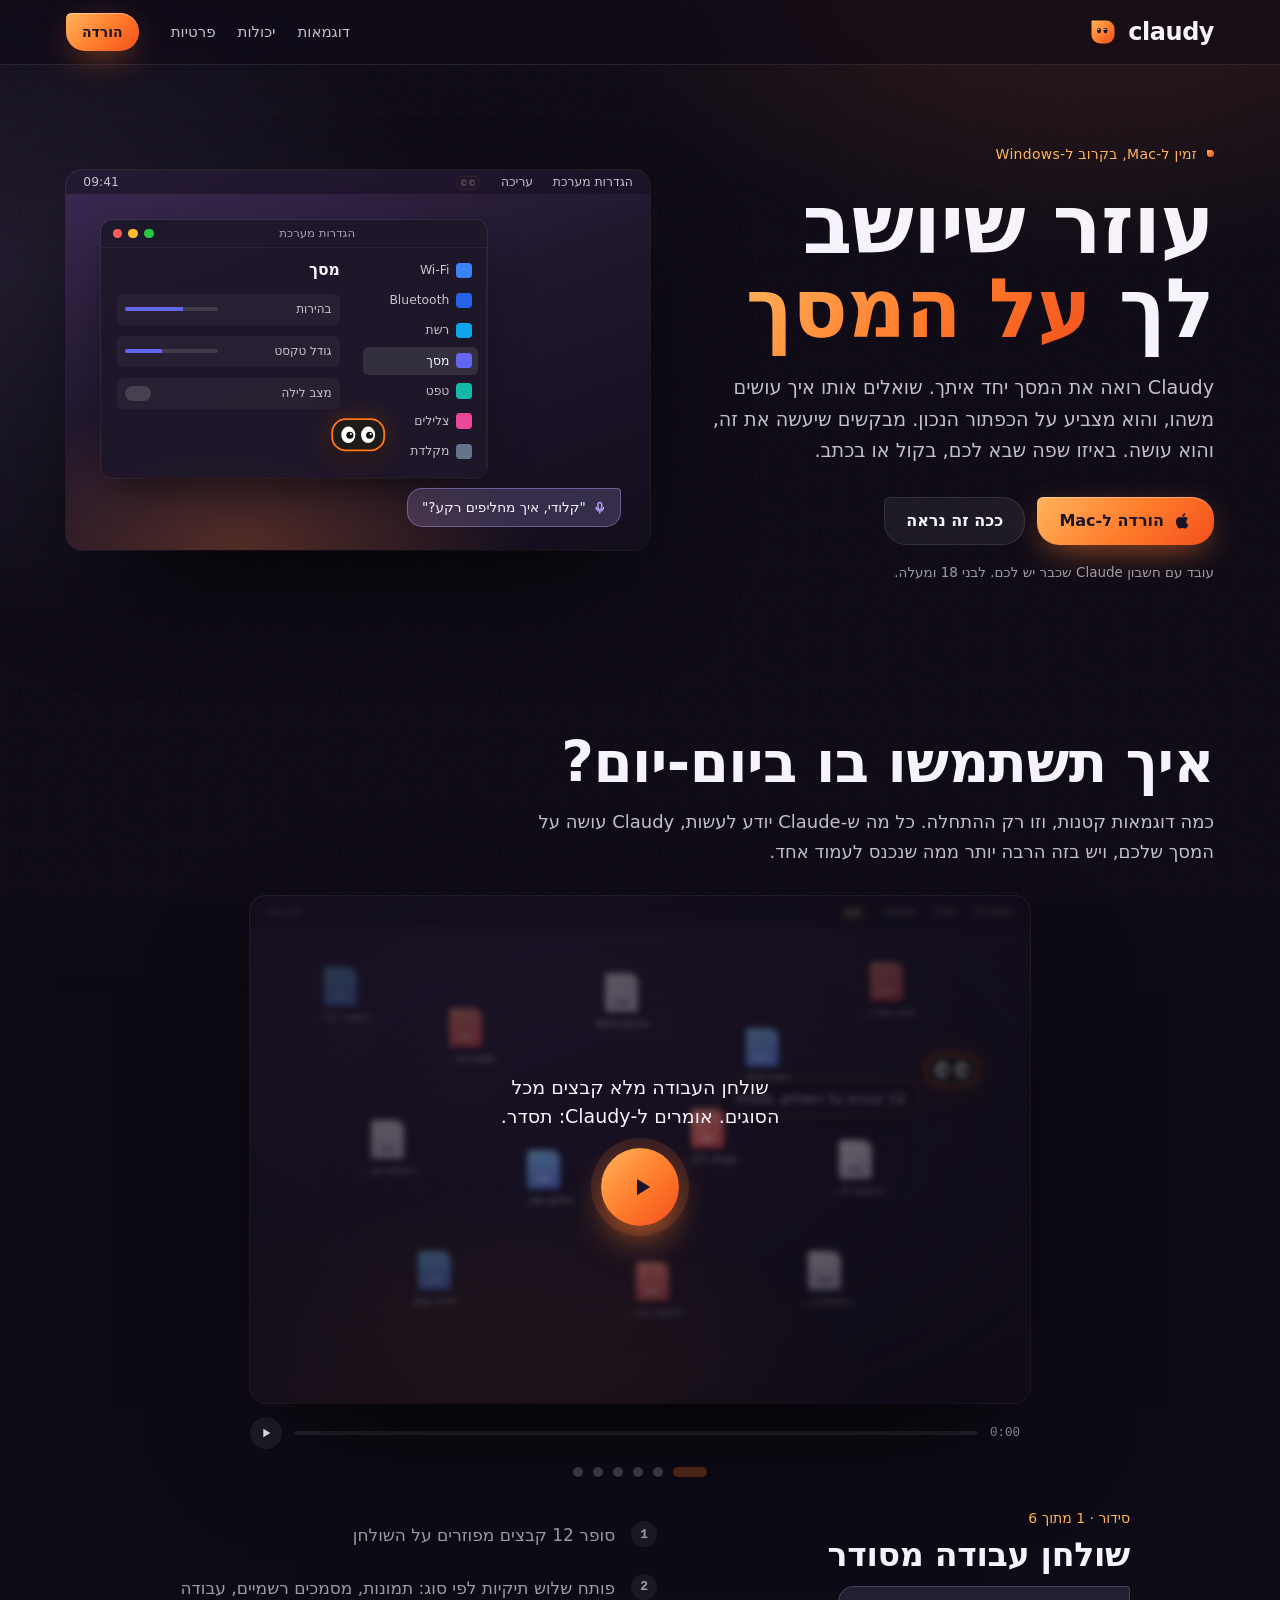
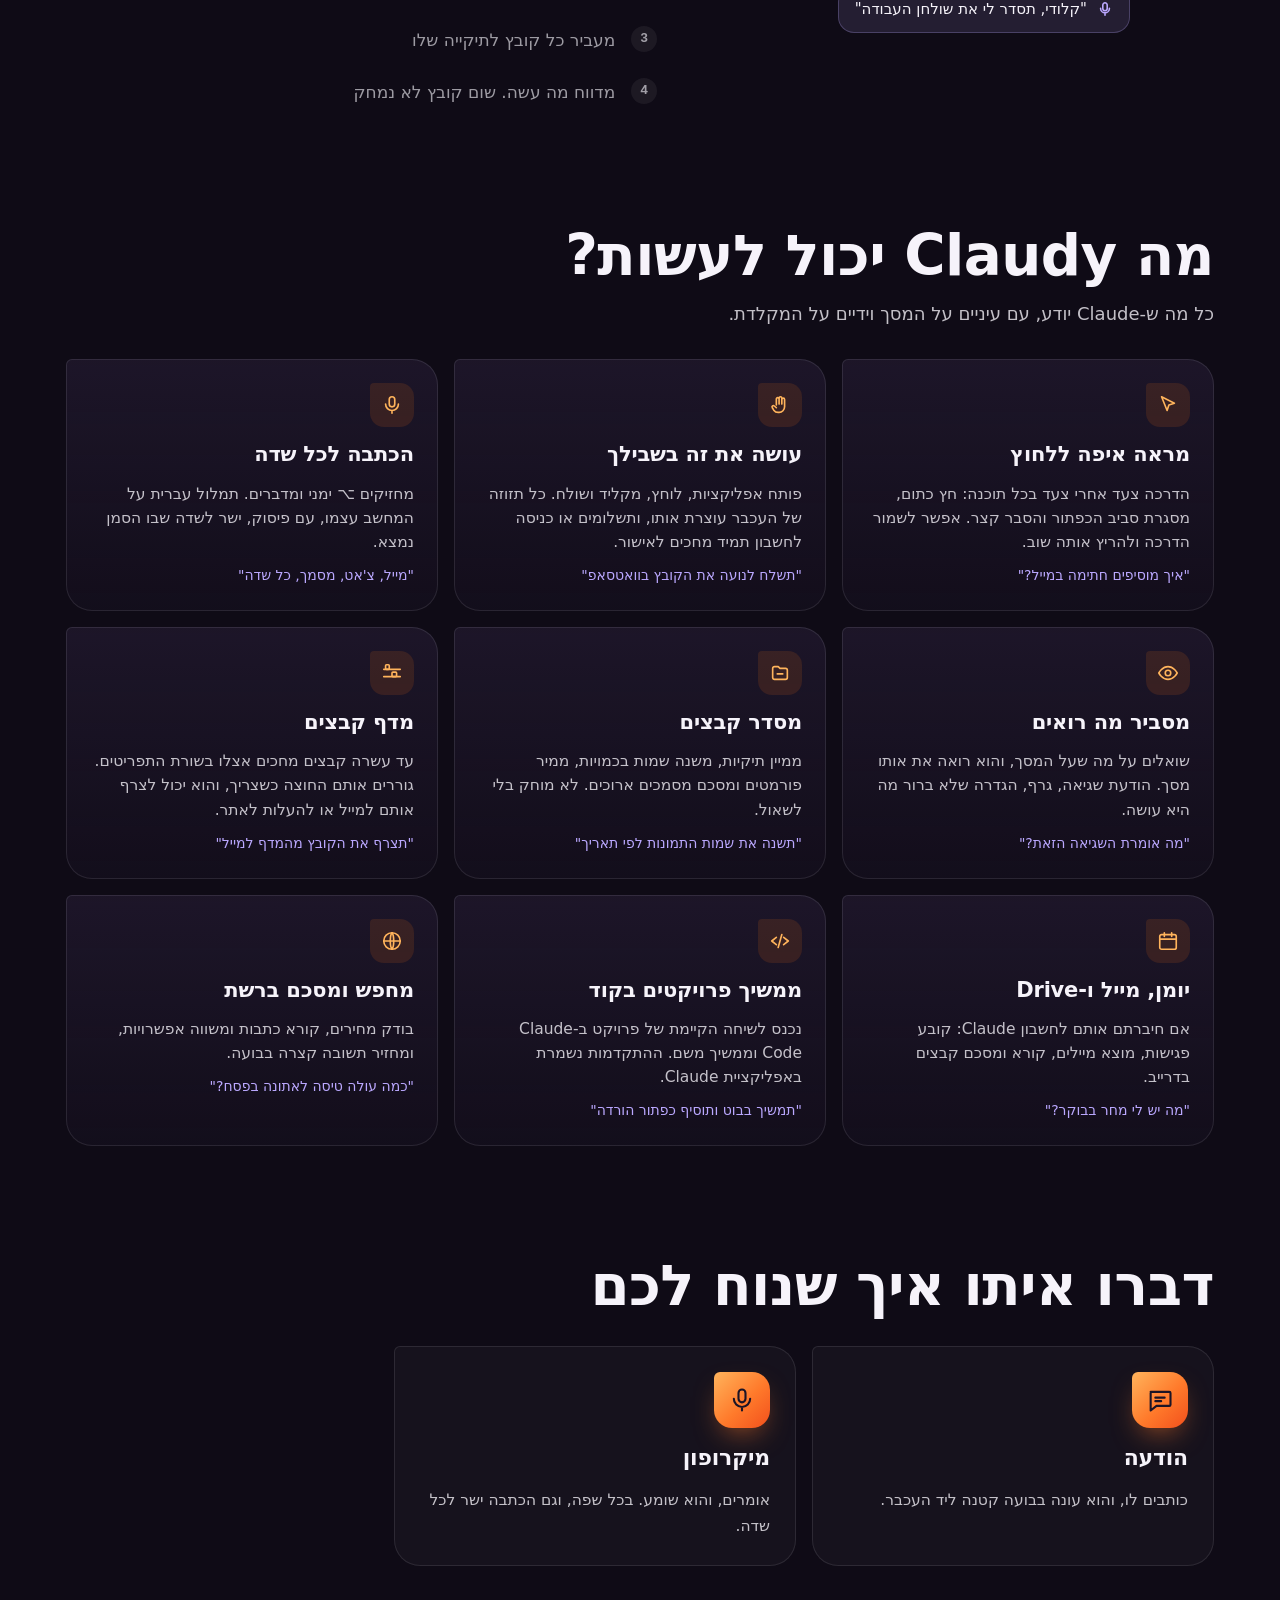
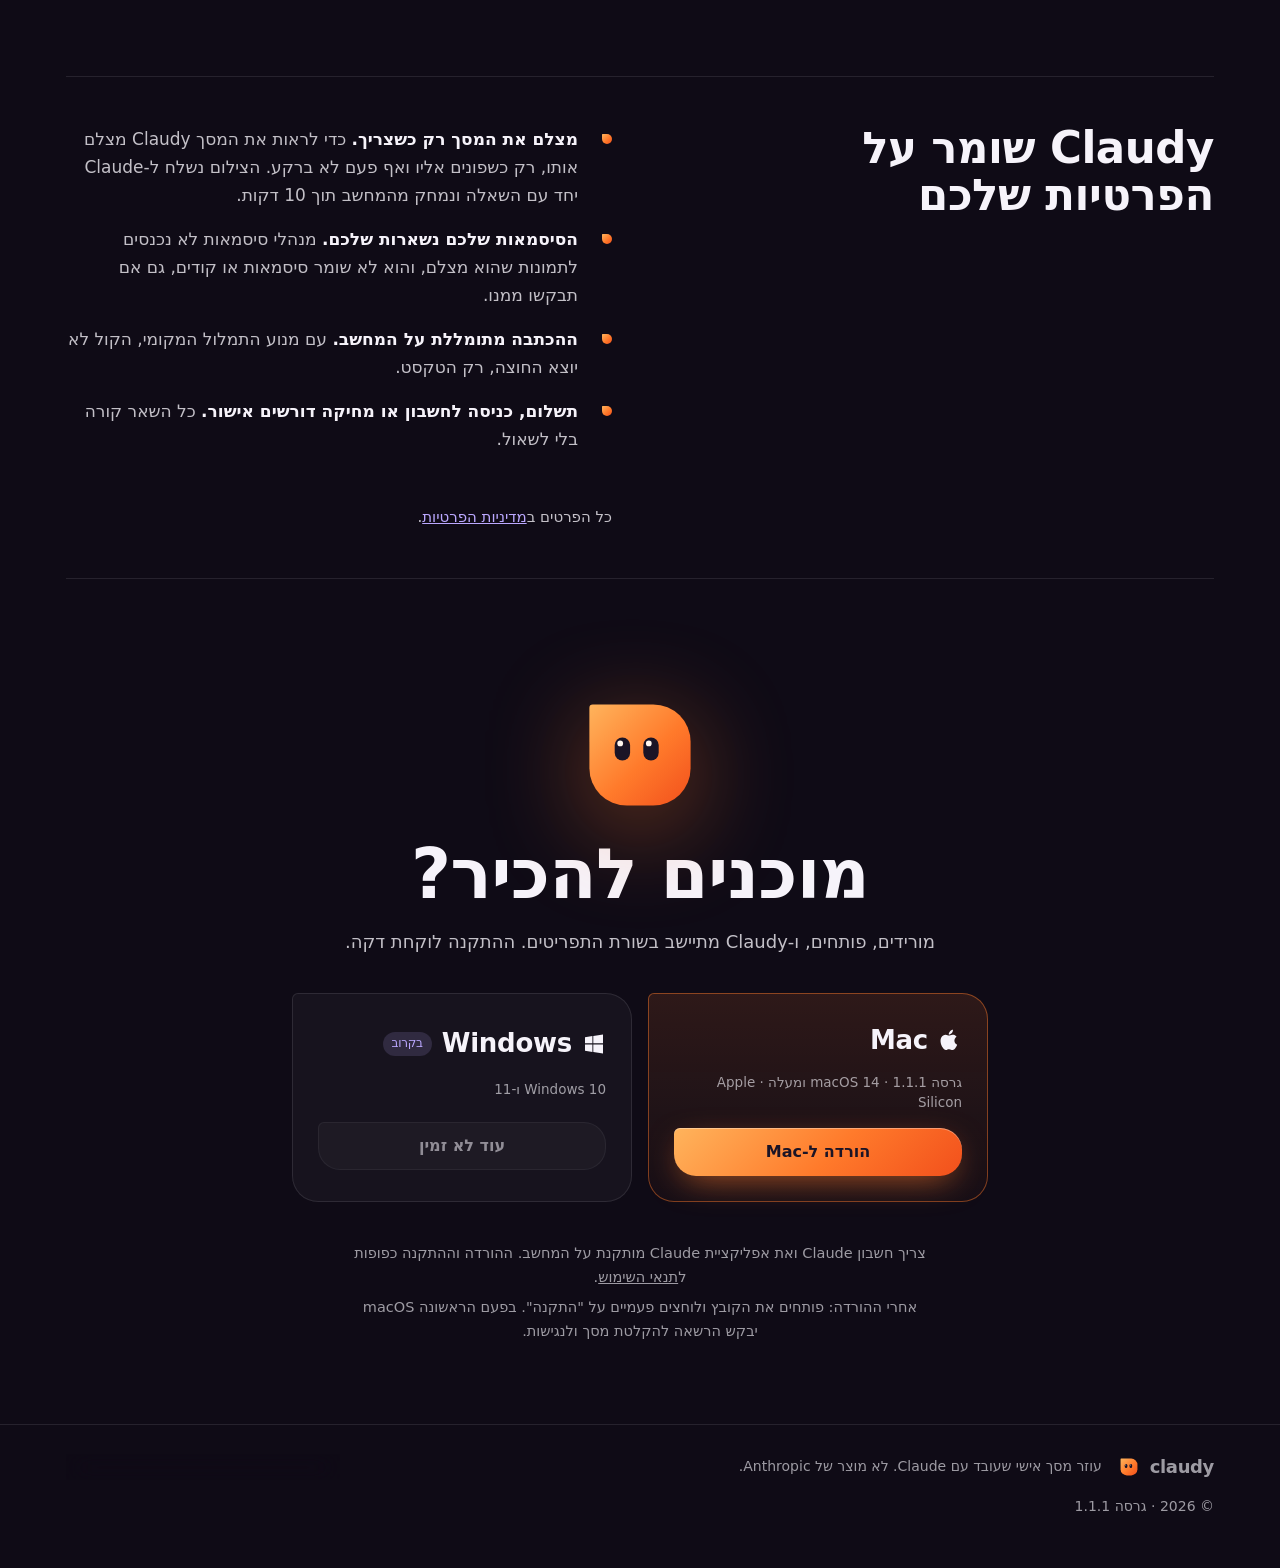
==== commit dce7d50e: "Claudy site 1.1.1" ====
--- a/index.html
+++ b/index.html
@@ -5,7 +5,23 @@
 <meta name="viewport" content="width=device-width, initial-scale=1, viewport-fit=cover">
 <title>Claudy</title>
 <meta name="description" content="Claudy יושב בשורת התפריטים, רואה את המסך יחד איתך, מצביע על הכפתור הנכון ועושה משימות. בעברית.">
+<meta http-equiv="Content-Security-Policy" content="default-src 'self'; script-src 'self' 'unsafe-inline'; style-src 'self' 'unsafe-inline' https://fonts.googleapis.com; font-src https://fonts.gstatic.com; img-src 'self' data:; connect-src 'self'; object-src 'none'; base-uri 'self'; form-action 'none'; upgrade-insecure-requests">
+<meta name="referrer" content="strict-origin-when-cross-origin">
 <link rel="icon" href="assets/mark.svg" type="image/svg+xml">
+<link rel="apple-touch-icon" href="assets/app-icon.png">
+<link rel="canonical" href="https://daelamir2002-rgb.github.io/claudy-site/">
+<meta name="theme-color" content="#0F0B16">
+<meta property="og:type" content="website">
+<meta property="og:locale" content="he_IL">
+<meta property="og:site_name" content="Claudy">
+<meta property="og:title" content="Claudy · עוזר שיושב לך על המסך">
+<meta property="og:description" content="מצביע איפה ללחוץ, ועושה כשמבקשים. ל-Mac, בכל שפה, בקול או בכתב.">
+<meta property="og:url" content="https://daelamir2002-rgb.github.io/claudy-site/">
+<meta property="og:image" content="https://daelamir2002-rgb.github.io/claudy-site/assets/share.jpg">
+<meta property="og:image:width" content="1200">
+<meta property="og:image:height" content="630">
+<meta property="og:image:alt" content="Claudy: דמות עם שתי עיניים במסגרת כתומה, ולידה הכיתוב עוזר שיושב לך על המסך">
+<meta name="twitter:card" content="summary_large_image">
 <link rel="preconnect" href="https://fonts.googleapis.com">
 <link rel="preconnect" href="https://fonts.gstatic.com" crossorigin>
 <link rel="stylesheet" href="https://fonts.googleapis.com/css2?family=Fredoka:wght@500;600;700&family=IBM+Plex+Sans+Hebrew:wght@400;500;600&family=IBM+Plex+Mono:wght@500&display=swap">
@@ -18,8 +34,8 @@
   --plum-2: #261D35;
   --plum-3: #3A2E4E;
   --mist: #F6F3FA;
-  --mist-2: rgba(246, 243, 250, .7);
-  --mist-3: rgba(246, 243, 250, .45);
+  --mist-2: rgba(246, 243, 250, .78);
+  --mist-3: rgba(246, 243, 250, .62);
   --line: rgba(246, 243, 250, .1);
   --ember: #FF7A2B;
   --ember-hi: #FFB45C;
@@ -55,6 +71,11 @@
 .grain { position: fixed; inset: 0; z-index: -1; opacity: .06; pointer-events: none;
   background-image: url("data:image/svg+xml,%3Csvg xmlns='http://www.w3.org/2000/svg' width='160' height='160'%3E%3Cfilter id='n'%3E%3CfeTurbulence baseFrequency='.9' numOctaves='2'/%3E%3C/filter%3E%3Crect width='100%25' height='100%25' filter='url(%23n)'/%3E%3C/svg%3E"); }
 
+/* skip link */
+.skip { position: absolute; inset-inline-start: 12px; top: -60px; z-index: 200; background: var(--ember); color: var(--plum); padding: 10px 16px; border-radius: 10px; font-weight: 600; text-decoration: none; }
+.skip:focus { top: calc(12px + env(safe-area-inset-top, 0px)); }
+main:focus { outline: none; }
+
 /* nav */
 nav { position: sticky; top: env(safe-area-inset-top, 0px); z-index: 40; backdrop-filter: blur(14px) saturate(1.3);
   background: rgba(15, 11, 22, .62); border-bottom: 1px solid var(--line); }
@@ -294,7 +315,7 @@
 .dots button { all: unset; cursor: pointer; width: 10px; height: 10px; border-radius: 10px; background: rgba(255, 255, 255, .22); position: relative; overflow: hidden;
   transition: width .35s cubic-bezier(.3, 1.3, .5, 1), background .3s; }
 .dots button:hover { background: rgba(255, 255, 255, .4); }
-.dots button[aria-selected="true"] { width: 34px; background: rgba(255, 122, 43, .3); }
+.dots button[aria-current="true"] { width: 34px; background: rgba(255, 122, 43, .3); }
 .dots button i { position: absolute; inset: 0 0 0 auto; width: calc(var(--p, 0) * 100%); background: var(--grad); }
 .dots button:focus-visible { outline: 2px solid var(--ember-hi); outline-offset: 3px; }
 .explain { display: grid; grid-template-columns: minmax(0, .9fr) minmax(0, 1.1fr); gap: 36px; align-items: start; margin: 34px auto 0; max-width: 980px; }
@@ -359,6 +380,9 @@
 .privacy li { display: grid; grid-template-columns: 22px 1fr; gap: 12px; color: var(--mist-2); }
 .privacy li::before { content: ""; width: 10px; height: 10px; margin-top: 9px; border-radius: 1px 10px 10px 10px; background: var(--grad); }
 .privacy li b { color: var(--mist); font-weight: 600; }
+.privacy .plink { grid-column: 2; color: var(--mist-2); font-size: 15px; margin-top: -4px; }
+.privacy .plink a { color: var(--lilac); }
+@media (max-width: 920px) { .privacy .plink { grid-column: 1; } }
 
 /* download */
 .dl { padding-block: 110px 80px; text-align: center; display: grid; justify-items: center; gap: 18px; }
@@ -379,6 +403,9 @@
 footer { padding-block: 30px 50px; color: var(--mist-3); font-size: 14px; border-top: 1px solid var(--line); }
 footer .wrap { display: flex; gap: 16px; align-items: center; flex-wrap: wrap; }
 footer .logo svg { width: 22px; height: 22px; } footer .logo b { font-size: 18px; }
+footer .legal { display: flex; flex-wrap: wrap; gap: 6px 16px; margin-inline-start: auto; }
+footer .legal a { color: var(--mist-2); }
+footer .ver { width: 100%; }
 
 /* the Claudy that follows the mouse */
 #buddy { position: fixed; left: 0; top: 0; z-index: 100; pointer-events: none; width: 66px; height: 44px; will-change: transform; transition: opacity .3s; }
@@ -443,6 +470,7 @@
   </defs>
 </svg>
 
+<a class="skip" href="#main">דילוג לתוכן</a>
 <nav aria-label="ראשי">
   <div class="wrap">
     <a class="logo" href="#top" aria-label="Claudy"><svg><use href="#mark"/></svg><b>claudy</b></a>
@@ -461,9 +489,9 @@
         <a class="btn" href="#download" data-say="בוא נתקין אותי"><svg width="18" height="18"><use href="#apple"/></svg>הורדה ל-Mac</a>
         <a class="btn ghost" href="#demos" data-say="גוללים, ואני מראה">ככה זה נראה</a>
       </div>
-      <p class="fine">עובד עם חשבון Claude שכבר יש לך.</p>
-    </div>
-    <div class="screen" id="heroScene" data-say="ככה אני עוזר" aria-label="הדגמה: שואלים את Claudy איך מחליפים רקע, והוא מראה איפה ללחוץ">
+      <p class="fine">עובד עם חשבון Claude שכבר יש לכם. לבני 18 ומעלה.</p>
+    </div>
+    <div class="screen" id="heroScene" data-say="ככה אני עוזר" role="img" aria-label="הדגמה: שואלים את Claudy איך מחליפים רקע, והוא מראה איפה ללחוץ">
       <div class="wall2" id="hWall"></div>
       <div class="menubar"><span>הגדרות מערכת</span><span>עריכה</span><span class="face" id="hFace"></span><span class="clock">09:41</span></div>
       <div class="win settings">
@@ -506,7 +534,7 @@
   </div>
 </header>
 
-<main>
+<main id="main" tabindex="-1">
 <section class="wrap" id="demos">
   <div class="section-head">
     <h2>איך תשתמשו בו ביום-יום?</h2>
@@ -514,7 +542,7 @@
   </div>
   <div class="carousel" id="car" aria-roledescription="קרוסלה">
     <div class="slide" data-i="0">
-      <div class="screen stage" data-scene="desk" data-say="תראו כמה בלגן">
+      <div class="screen stage" aria-hidden="true" data-scene="desk" data-say="תראו כמה בלגן">
       <div class="menubar"><span>Finder</span><span>File</span><span>View</span><span class="face"></span><span class="clock">16:20</span></div>
       <div class="desk"></div>
       <div class="cl"><svg viewBox="0 0 120 80"><use href="#claudy"/></svg></div>
@@ -522,7 +550,7 @@
     </div>
     </div>
     <div class="slide" data-i="1">
-      <div class="screen stage" data-scene="edit" data-say="שלושה צעדים, זה הכל">
+      <div class="screen stage" aria-hidden="true" data-scene="edit" data-say="שלושה צעדים, זה הכל">
       <div class="menubar"><span>Editor</span><span>File</span><span>Clip</span><span class="face"></span><span class="clock">11:05</span></div>
       <div class="win ed">
         <div class="bar"><i></i><i></i><i></i><span>טיול לים.mov</span></div>
@@ -542,7 +570,7 @@
     </div>
     </div>
     <div class="slide" data-i="2">
-      <div class="screen stage" data-scene="dict" data-say="אני מקשיב">
+      <div class="screen stage" aria-hidden="true" data-scene="dict" data-say="אני מקשיב">
       <div class="menubar"><span>Messages</span><span>Edit</span><span class="face"></span><span class="clock">18:47</span></div>
       <div class="win chat">
         <div class="bar"><i></i><i></i><i></i><span>אמא</span></div>
@@ -555,7 +583,7 @@
     </div>
     </div>
     <div class="slide" data-i="3">
-      <div class="screen stage" data-scene="shelf" data-say="תנו לי, אני אחזיק">
+      <div class="screen stage" aria-hidden="true" data-scene="shelf" data-say="תנו לי, אני אחזיק">
       <div class="menubar"><span>Safari</span><span>File</span><span class="face"></span><span class="clock">13:12</span></div>
       <div class="win" style="left:6%; top:42%; width:56%; height:52%">
         <div class="bar"><i></i><i></i><i></i><span>טופס הגשה</span></div>
@@ -567,7 +595,7 @@
     </div>
     </div>
     <div class="slide" data-i="4">
-      <div class="screen stage" data-scene="hands" data-say="שנייה, אני על זה">
+      <div class="screen stage" aria-hidden="true" data-scene="hands" data-say="שנייה, אני על זה">
       <div class="menubar"><span>Messages</span><span>Edit</span><span class="face"></span><span class="clock">19:02</span></div>
       <div class="win msgr">
         <div class="bar"><i></i><i></i><i></i><span>הודעות</span></div>
@@ -586,7 +614,7 @@
     </div>
     </div>
     <div class="slide" data-i="5">
-      <div class="screen stage" data-scene="proj" data-say="קסדה, ויאללה לעבודה">
+      <div class="screen stage" aria-hidden="true" data-scene="proj" data-say="קסדה, ויאללה לעבודה">
       <div class="menubar"><span>Claude</span><span class="face"></span><span class="clock">22:30</span></div>
       <div class="win plist">
         <div data-p="0">video-bot<small>בוט הורדת סרטונים</small></div>
@@ -617,9 +645,9 @@
       <span class="sit" id="nextLabel"></span>
     </button>
   </div>
-  <div class="pbar"><button id="pp" aria-label="השהיה"><svg viewBox="0 0 24 24" width="16" height="16"><path id="ppIcon" d="M7 5h3.5v14H7zM13.5 5H17v14h-3.5z" fill="currentColor"/></svg></button><div class="scrub"><i id="scrubFill"></i></div><span id="ptime">0:00</span></div>
-  <div class="dots" id="dots" role="tablist" aria-label="דוגמאות"></div>
-  <div class="explain">
+  <div class="pbar"><button id="pp" aria-label="השהיה"><svg viewBox="0 0 24 24" width="16" height="16"><path id="ppIcon" d="M7 5h3.5v14H7zM13.5 5H17v14h-3.5z" fill="currentColor"/></svg></button><div class="scrub"><i id="scrubFill"></i></div><span id="ptime" aria-hidden="true">0:00</span></div>
+  <div class="dots" id="dots" role="group" aria-label="בחירת דוגמה"></div>
+  <div class="explain" aria-live="polite">
     <div class="ehead">
       <span class="kicker" id="exKick"></span>
       <h3 id="exTitle"></h3>
@@ -643,12 +671,12 @@
   </div>
   <div class="ways two">
     <div class="way" data-say="כתבו לי, אני קורא">
-      <span class="wic"><svg viewBox="0 0 24 24" fill="none" stroke="currentColor" stroke-width="1.8" stroke-linecap="round" stroke-linejoin="round"><path d="M4 5h16a1 1 0 0 1 1 1v10a1 1 0 0 1-1 1H9l-5 4V6a1 1 0 0 1 1-1z"/><path d="M8 10h8M8 13h5"/></svg></span>
+      <span class="wic" aria-hidden="true"><svg viewBox="0 0 24 24" fill="none" stroke="currentColor" stroke-width="1.8" stroke-linecap="round" stroke-linejoin="round"><path d="M4 5h16a1 1 0 0 1 1 1v10a1 1 0 0 1-1 1H9l-5 4V6a1 1 0 0 1 1-1z"/><path d="M8 10h8M8 13h5"/></svg></span>
       <h3>הודעה</h3>
       <p>כותבים לו, והוא עונה בבועה קטנה ליד העכבר.</p>
     </div>
     <div class="way" data-say="דברו, אני מקשיב">
-      <span class="wic"><svg viewBox="0 0 24 24" fill="none" stroke="currentColor" stroke-width="1.8" stroke-linecap="round" stroke-linejoin="round"><rect x="9" y="3" width="6" height="11" rx="3"/><path d="M5 11a7 7 0 0 0 14 0M12 18v3"/></svg></span>
+      <span class="wic" aria-hidden="true"><svg viewBox="0 0 24 24" fill="none" stroke="currentColor" stroke-width="1.8" stroke-linecap="round" stroke-linejoin="round"><rect x="9" y="3" width="6" height="11" rx="3"/><path d="M5 11a7 7 0 0 0 14 0M12 18v3"/></svg></span>
       <h3>מיקרופון</h3>
       <p>אומרים, והוא שומע. בכל שפה, וגם הכתבה ישר לכל שדה.</p>
     </div>
@@ -659,11 +687,12 @@
       <h2>Claudy שומר על הפרטיות שלכם</h2>
     </div>
     <ul>
-      <li><span><b>מצלם את המסך רק כשצריך.</b> כדי לראות את המסך Claudy מצלם אותו. הוא לא שומר את התמונות אחרי שענה, וכמובן לא מצלם ברקע כשאין בזה צורך.</span></li>
-      <li><span><b>הסיסמאות שלכם נשארות שלכם.</b> מנהלי סיסמאות לא נכנסים לתמונות שהוא מצלם ולא לזיכרון שלו, גם אם תבקשו ממנו.</span></li>
-      <li><span><b>ההכתבה מתומללת על המחשב.</b> הקול לא יוצא החוצה, רק הטקסט.</span></li>
+      <li><span><b>מצלם את המסך רק כשצריך.</b> כדי לראות את המסך Claudy מצלם אותו, רק כשפונים אליו ואף פעם לא ברקע. הצילום נשלח ל-Claude יחד עם השאלה ונמחק מהמחשב תוך 10 דקות.</span></li>
+      <li><span><b>הסיסמאות שלכם נשארות שלכם.</b> מנהלי סיסמאות לא נכנסים לתמונות שהוא מצלם, והוא לא שומר סיסמאות או קודים, גם אם תבקשו ממנו.</span></li>
+      <li><span><b>ההכתבה מתומללת על המחשב.</b> עם מנוע התמלול המקומי, הקול לא יוצא החוצה, רק הטקסט.</span></li>
       <li><span><b>תשלום, כניסה לחשבון או מחיקה דורשים אישור.</b> כל השאר קורה בלי לשאול.</span></li>
     </ul>
+    <p class="plink">כל הפרטים ב<a href="privacy.html">מדיניות הפרטיות</a>.</p>
   </div>
 </section>
 
@@ -674,17 +703,17 @@
   <div class="platforms">
     <div class="plat main" data-say="זה אני! לחיצה ואני אצלך">
       <h3><svg><use href="#apple"/></svg>Mac</h3>
-      <div class="meta">גרסה <span data-version>1.1.0</span> · macOS 14 ומעלה · Apple Silicon</div>
+      <div class="meta">גרסה <span data-version>1.1.1</span> · macOS 14 ומעלה · Apple Silicon</div>
       <a class="btn" id="dlMac" href="downloads/Claudy-mac.zip" download>הורדה ל-Mac</a>
     </div>
     <div class="plat" data-say="עובדים על זה">
       <h3><svg><use href="#win"/></svg>Windows <span class="soon">בקרוב</span></h3>
       <div class="meta">Windows 10 ו-11</div>
-      <a class="btn ghost" id="dlWin" href="downloads/Claudy-windows.zip" aria-disabled="true">עוד לא זמין</a>
+      <span class="btn ghost" id="dlWin" aria-disabled="true">עוד לא זמין</span>
     </div>
   </div>
   <div class="steps-install">
-    <span>צריך חשבון Claude ואת אפליקציית Claude מותקנת על המחשב.</span>
+    <span>צריך חשבון Claude ואת אפליקציית Claude מותקנת על המחשב. ההורדה וההתקנה כפופות ל<a href="terms.html">תנאי השימוש</a>.</span>
     <span>אחרי ההורדה: פותחים את הקובץ ולוחצים פעמיים על "התקנה". בפעם הראשונה macOS יבקש הרשאה להקלטת מסך ולנגישות.</span>
   </div>
 </section>
@@ -693,7 +722,9 @@
 <footer>
   <div class="wrap">
     <a class="logo" href="#top"><svg><use href="#mark"/></svg><b>claudy</b></a>
-    <span>עוזר מסך אישי, בנוי על Claude.</span><span style="margin-inline-start:auto">גרסה <span data-version>1.1.0</span></span>
+    <span>עוזר מסך אישי שעובד עם Claude. לא מוצר של Anthropic.</span>
+    <nav class="legal" aria-label="מידע משפטי"><a href="privacy.html">מדיניות פרטיות</a><a href="terms.html">תנאי שימוש</a><a href="accessibility.html">הצהרת נגישות</a></nav>
+    <span class="ver">© 2026 · גרסה <span data-version>1.1.1</span></span>
   </div>
 </footer>
 
@@ -1004,7 +1035,7 @@
   const ov = $("#playov"), nx = $("#nextov"), beatsEl = $("#beats");
   const order = stagesEl.map(st => st.dataset.scene);
   const runs = stagesEl.map(st => scenes[st.dataset.scene](st));
-  $("#dots").innerHTML = order.map((n, i) => `<button role="tab" aria-label="${META[n].title}" title="${META[n].title}" data-i="${i}"><i></i></button>`).join("");
+  $("#dots").innerHTML = order.map((n, i) => `<button aria-label="דוגמה ${i + 1}: ${META[n].title}" title="${META[n].title}" data-i="${i}"><i></i></button>`).join("");
   const dots = $$("#dots button");
   let cur = 0, t = 0, playing = false, started = false, lastT = 0;
   function layout() {
@@ -1015,7 +1046,7 @@
       sl.classList.toggle("far", Math.abs(o) > 1);
       sl.setAttribute("aria-hidden", o !== 0);
     });
-    dots.forEach((d, i) => { d.setAttribute("aria-selected", i === cur); d.style.setProperty("--p", 0); });
+    dots.forEach((d, i) => { d.setAttribute("aria-current", i === cur ? "true" : "false"); d.style.setProperty("--p", 0); });
   }
   function select(i, autoplay) {
     cur = (i + order.length) % order.length; t = 0;
@@ -1066,9 +1097,9 @@
   });
   dots.forEach((d, i) => d.addEventListener("click", () => select(i, false)));
   slides.forEach((sl, i) => sl.addEventListener("click", () => { if (i !== cur) select(i, false); }));
-  car.addEventListener("keydown", e => {
-    if (e.key === "ArrowLeft") { select(cur + 1, false); e.preventDefault(); }       // RTL: left is forward
-    if (e.key === "ArrowRight") { select(cur - 1, false); e.preventDefault(); }
+  $("#dots").addEventListener("keydown", e => {
+    if (e.key === "ArrowLeft") { select(cur + 1, false); dots[cur].focus(); e.preventDefault(); }       // RTL: left is forward
+    if (e.key === "ArrowRight") { select(cur - 1, false); dots[cur].focus(); e.preventDefault(); }
   });
   let wasPlaying = false;
   new IntersectionObserver(([e]) => {
@@ -1079,7 +1110,6 @@
   requestAnimationFrame(loop);
   return { select, seek(p) { t = p * DUR; runs[cur](p, performance.now()); draw(); } };
 })();
-window.__goto = (name, p) => { const i = $$("#car .stage").findIndex(s => s.dataset.scene === name); player.select(i, false); $("#playov").classList.add("hide"); player.seek(p); };
 
 /* ---------- capabilities ---------- */
 (() => {
@@ -1101,7 +1131,7 @@
     ["eye", "מסביר מה רואים", "שואלים על מה שעל המסך, והוא רואה את אותו מסך. הודעת שגיאה, גרף, הגדרה שלא ברור מה היא עושה.", "מה אומרת השגיאה הזאת?"],
     ["files", "מסדר קבצים", "ממיין תיקיות, משנה שמות בכמויות, ממיר פורמטים ומסכם מסמכים ארוכים. לא מוחק בלי לשאול.", "תשנה את שמות התמונות לפי תאריך"],
     ["shelf", "מדף קבצים", "עד עשרה קבצים מחכים אצלו בשורת התפריטים. גוררים אותם החוצה כשצריך, והוא יכול לצרף אותם למייל או להעלות לאתר.", "תצרף את הקובץ מהמדף למייל"],
-    ["cal", "יומן, מייל ו-Drive", "דרך החיבורים של חשבון Claude שלך: קובע פגישות, מוצא מיילים, קורא ומסכם קבצים בדרייב.", "מה יש לי מחר בבוקר?"],
+    ["cal", "יומן, מייל ו-Drive", "אם חיברתם אותם לחשבון Claude: קובע פגישות, מוצא מיילים, קורא ומסכם קבצים בדרייב.", "מה יש לי מחר בבוקר?"],
     ["code", "ממשיך פרויקטים בקוד", "נכנס לשיחה הקיימת של פרויקט ב-Claude Code וממשיך משם. ההתקדמות נשמרת באפליקציית Claude.", "תמשיך בבוט ותוסיף כפתור הורדה"],
     ["web", "מחפש ומסכם ברשת", "בודק מחירים, קורא כתבות ומשווה אפשרויות, ומחזיר תשובה קצרה בבועה.", "כמה עולה טיסה לאתונה בפסח?"],
   ];
@@ -1123,7 +1153,7 @@
 
 /* ---------- the Claudy that rides next to your mouse (drawn like the real app) ---------- */
 (() => {
-  const b = $("#buddy"); if (!b || matchMedia("(hover: none)").matches) return;
+  const b = $("#buddy"); if (!b || matchMedia("(hover: none)").matches || reduced) { if (b) b.hidden = true; return; }
   const sayEl = $(".say", b), body = $("#bBody"), props = $("#bProps"), mouth = $("#bMouth");
   const pupils = $$(".pu", b), his = $$(".hi", b), lids = $$(".lid", b), brows = $$(".brow", b);
   const EYES = [41, 79];
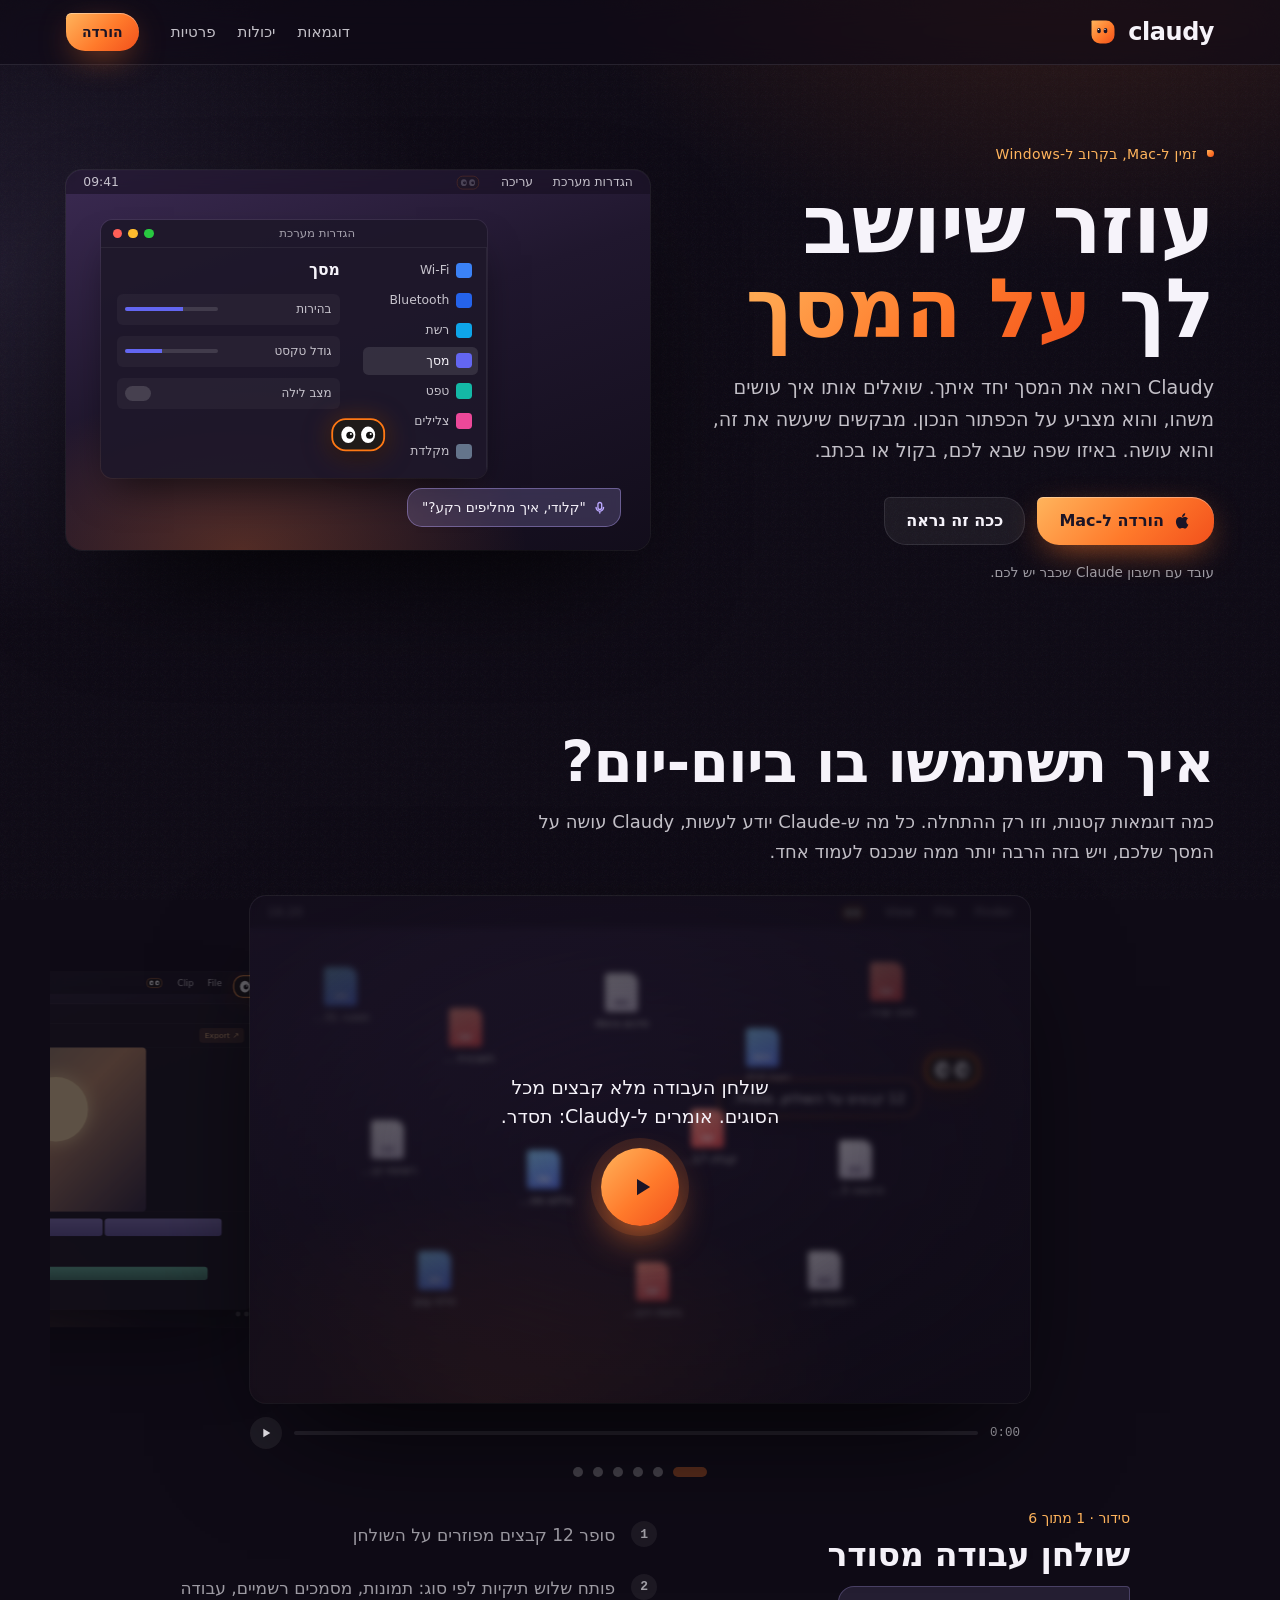
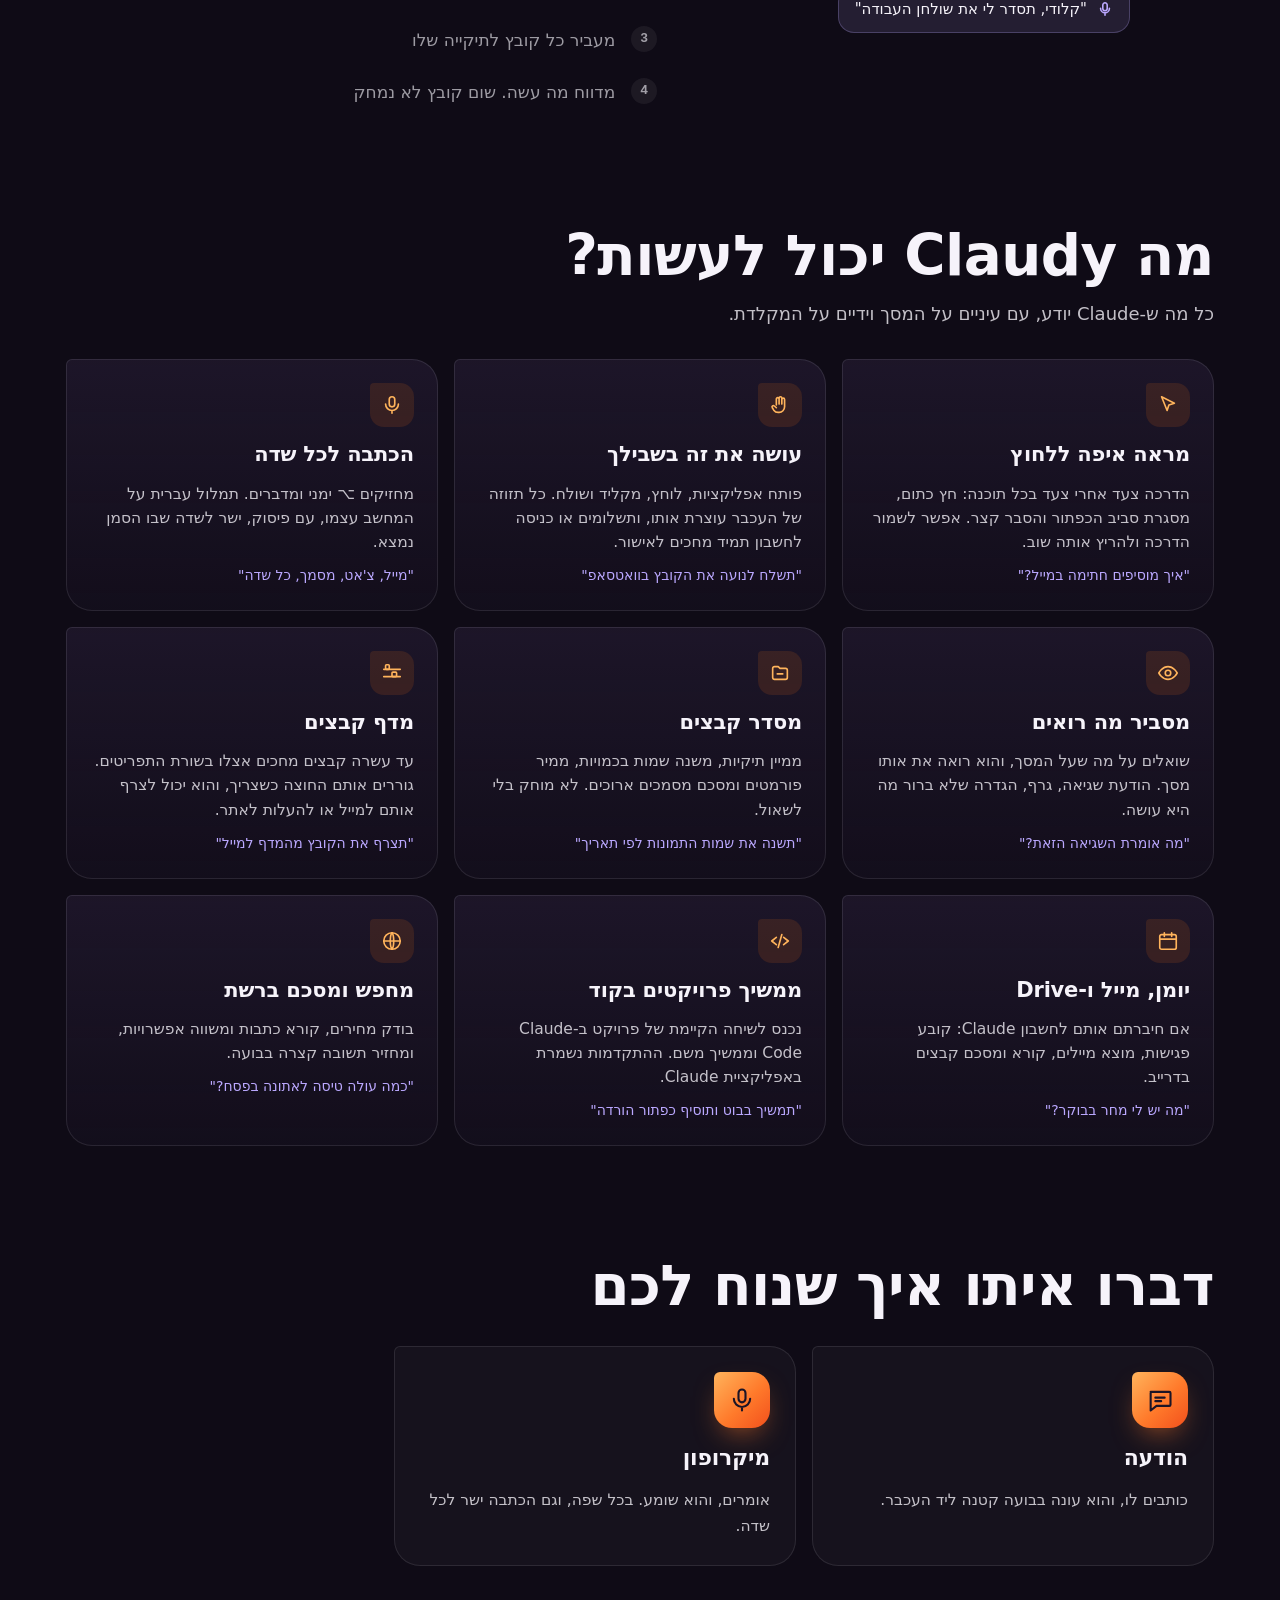
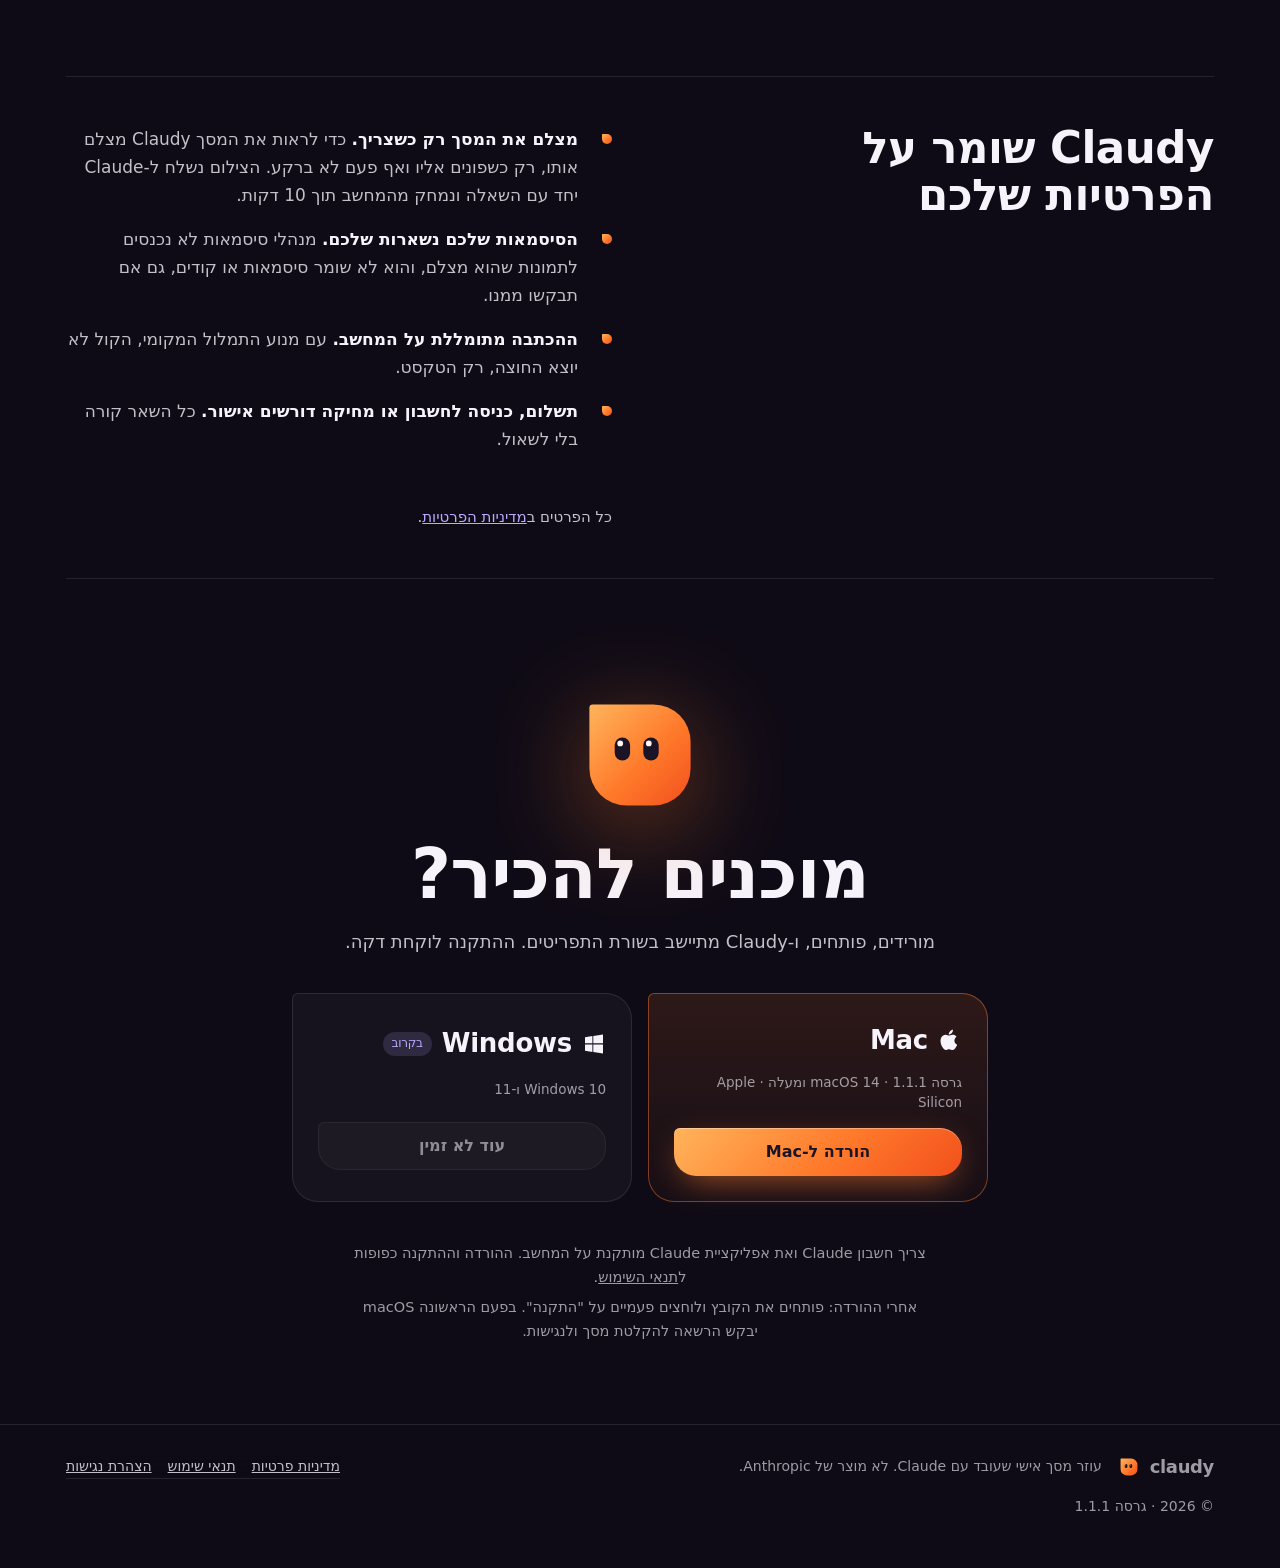
==== commit acc4d32d: "Claudy site 1.1.1" ====
--- a/index.html
+++ b/index.html
@@ -489,7 +489,7 @@
         <a class="btn" href="#download" data-say="בוא נתקין אותי"><svg width="18" height="18"><use href="#apple"/></svg>הורדה ל-Mac</a>
         <a class="btn ghost" href="#demos" data-say="גוללים, ואני מראה">ככה זה נראה</a>
       </div>
-      <p class="fine">עובד עם חשבון Claude שכבר יש לכם. לבני 18 ומעלה.</p>
+      <p class="fine">עובד עם חשבון Claude שכבר יש לכם.</p>
     </div>
     <div class="screen" id="heroScene" data-say="ככה אני עוזר" role="img" aria-label="הדגמה: שואלים את Claudy איך מחליפים רקע, והוא מראה איפה ללחוץ">
       <div class="wall2" id="hWall"></div>
